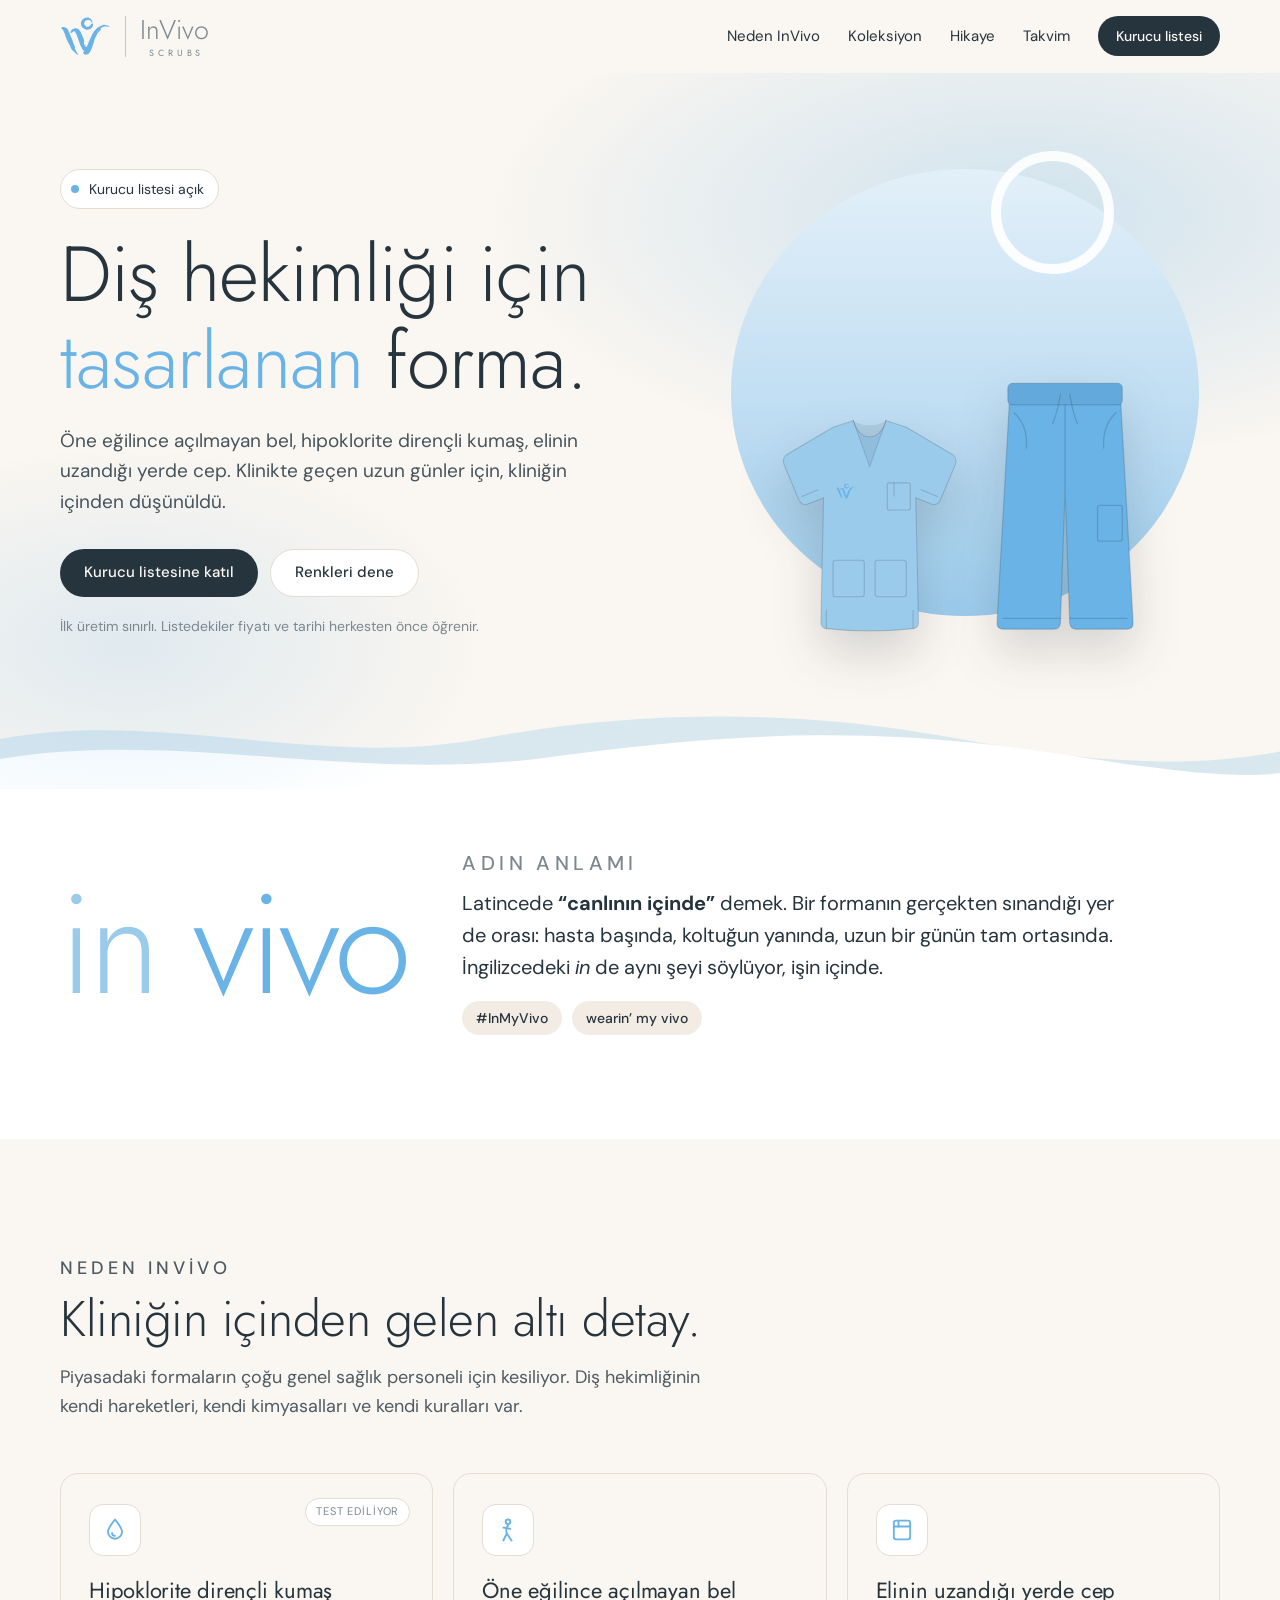
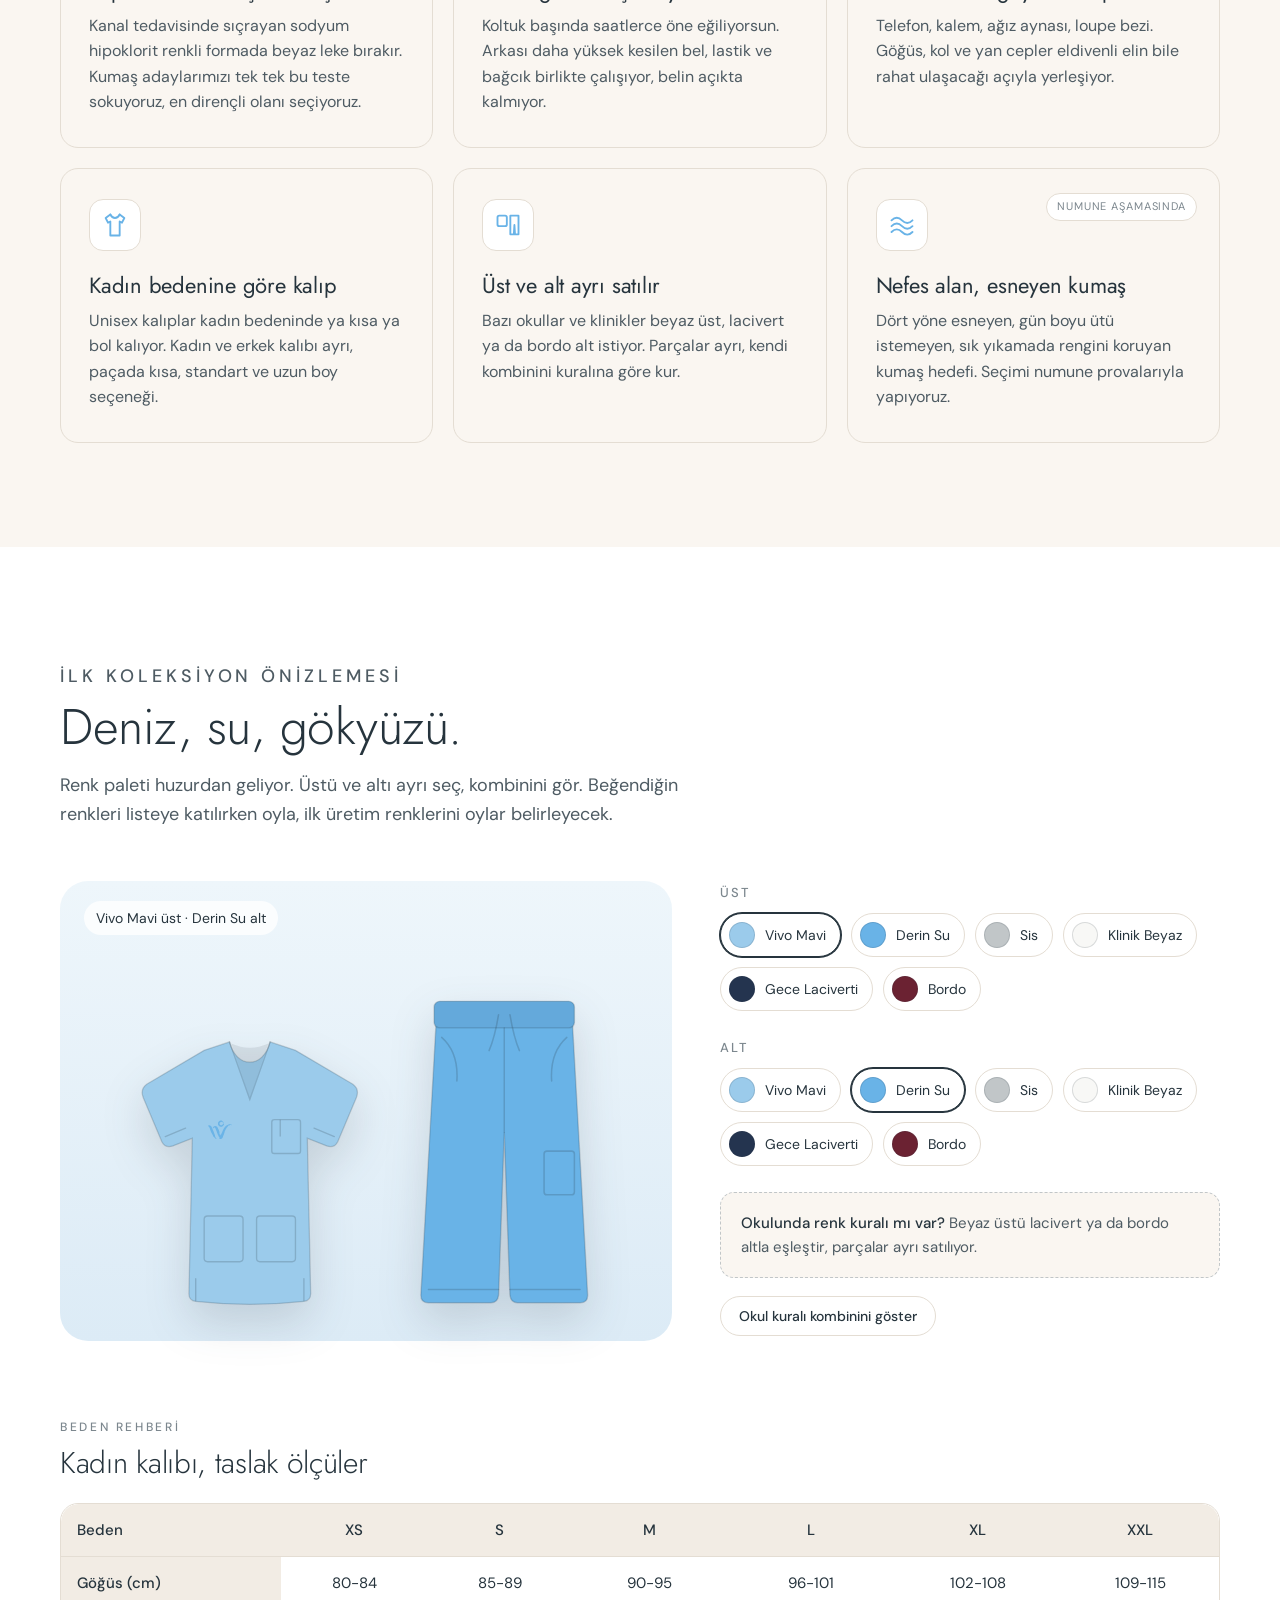
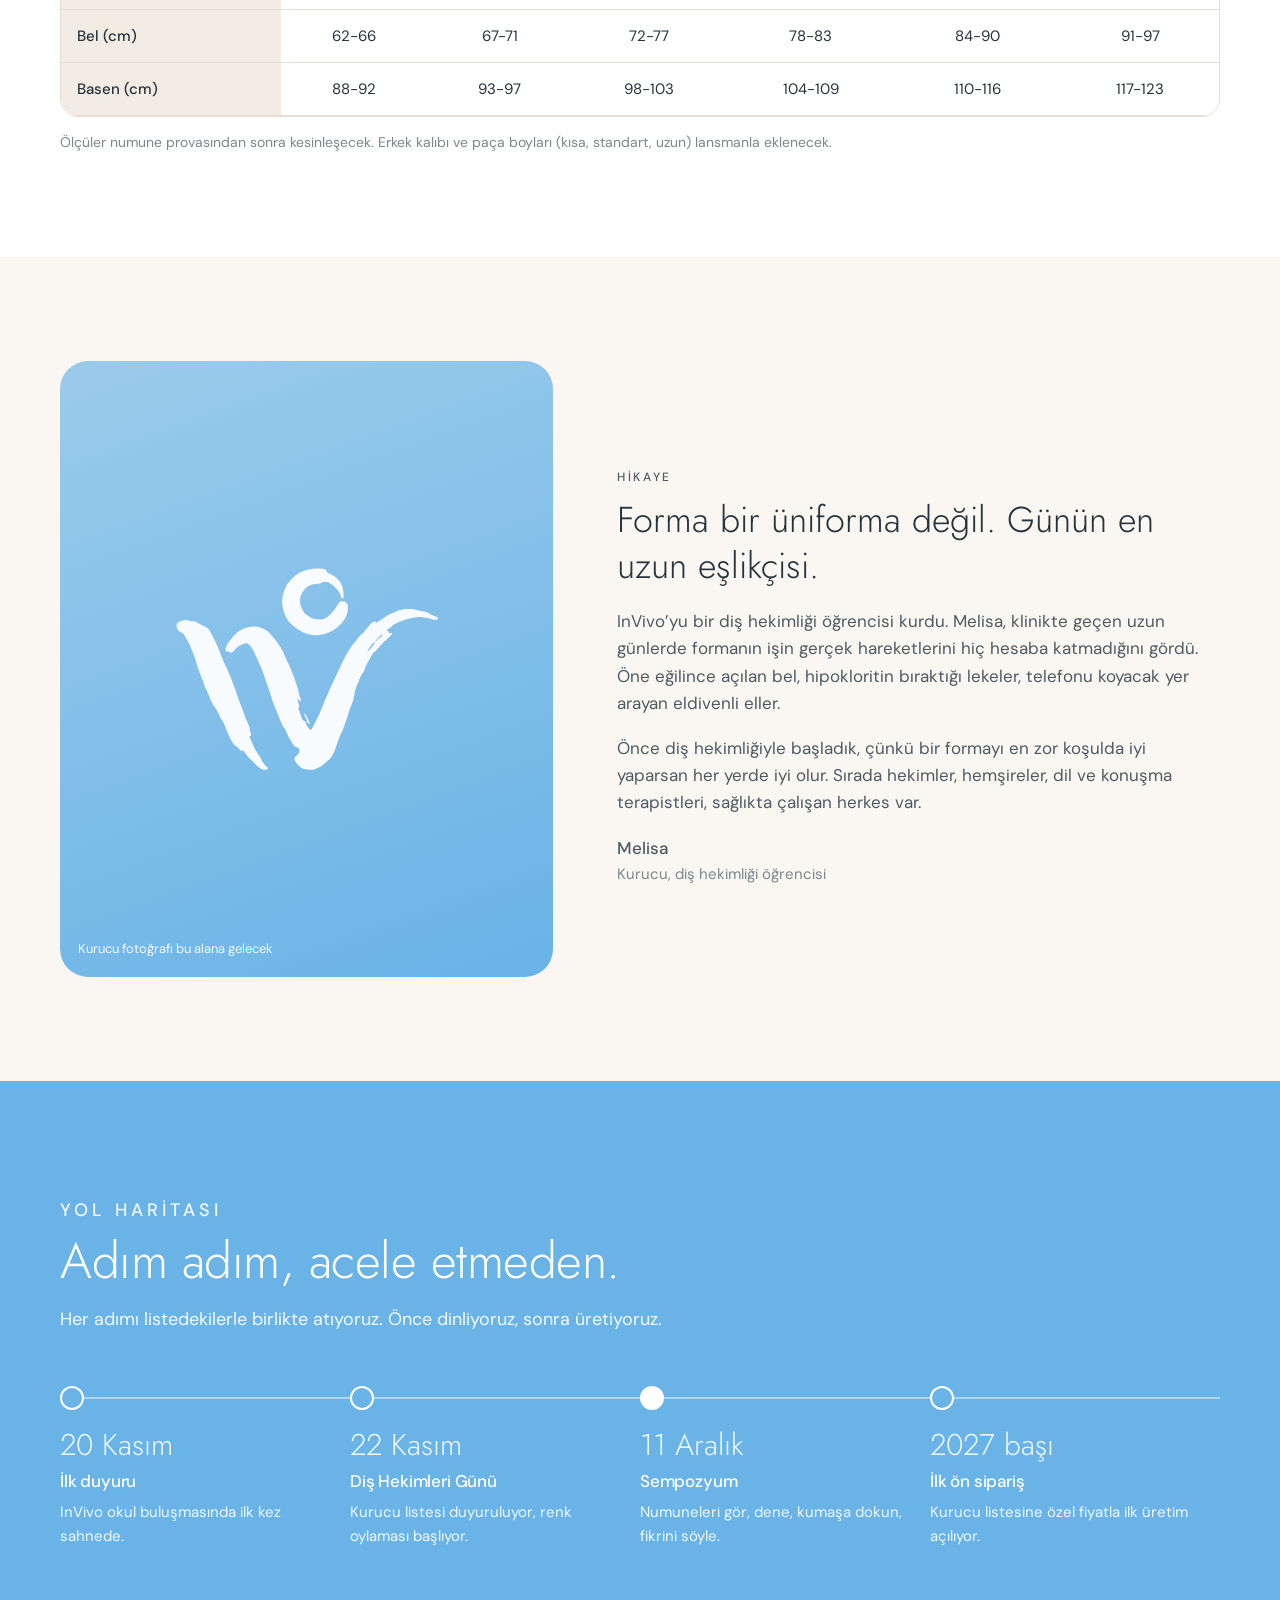
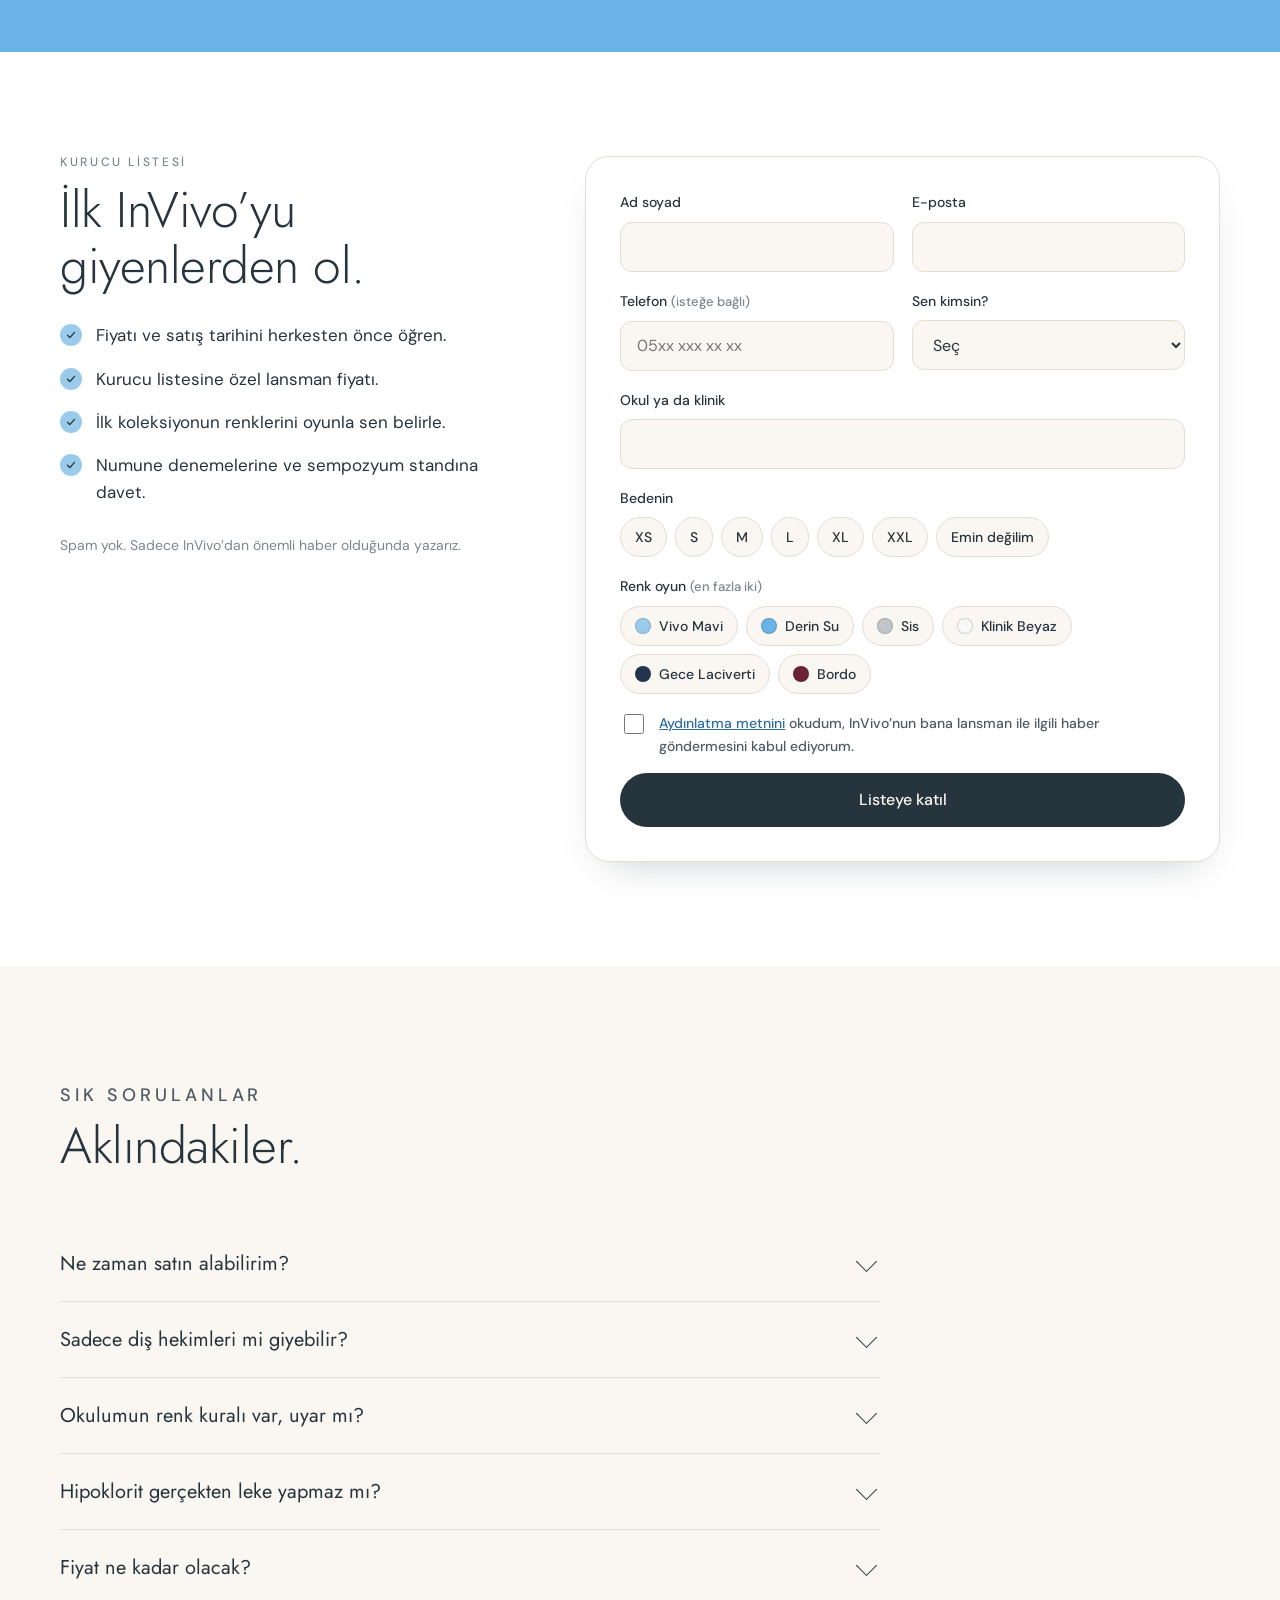
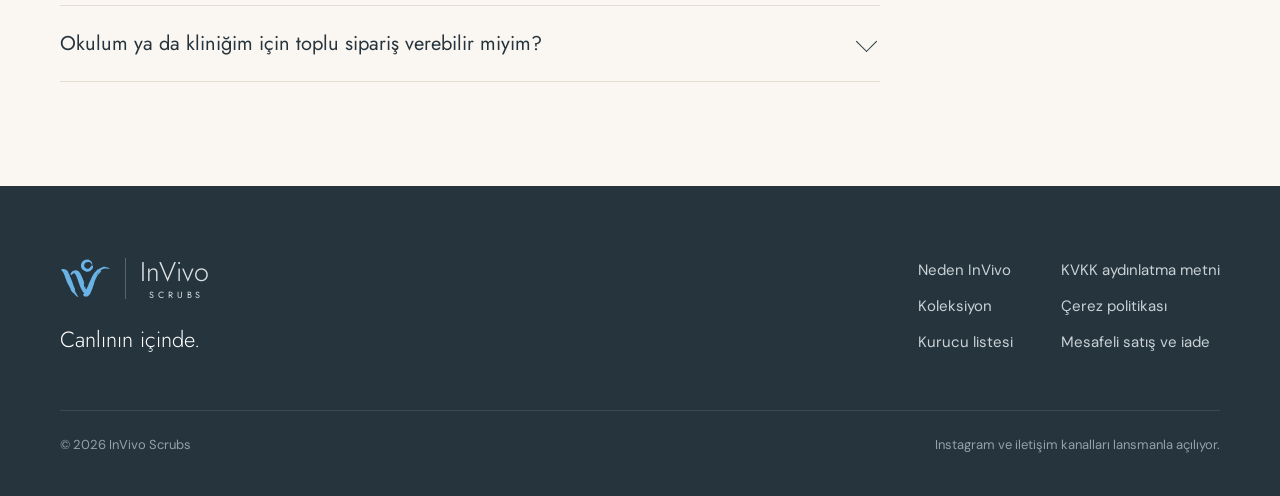
==== index.html @ fb29c37a "InVivo Scrubs demo site: kurucu listesi, renk stüdyosu, sunum QR ekranı Co-Authored-By: Claude Opus " ====
<!doctype html>
<html lang="tr">
<head>
<meta charset="utf-8">
<meta name="viewport" content="width=device-width, initial-scale=1, viewport-fit=cover">
<title>InVivo Scrubs | Diş hekimliği için tasarlanan forma</title>
<meta name="description" content="InVivo Scrubs, diş hekimliğinin gerçek hareketleri için tasarlanan medikal forma. Kurucu listesine katıl, ilk haber senin olsun.">
<!-- Demo yayında: lansmana kadar arama motorlarına kapalı -->
<meta name="robots" content="noindex, nofollow">
<meta name="theme-color" content="#FAF6F1">
<meta property="og:type" content="website">
<meta property="og:title" content="InVivo Scrubs | Canlının içinde">
<meta property="og:description" content="Diş hekimliği için tasarlanan forma. Kurucu listesi açık.">
<meta property="og:image" content="https://selimkaratas-eng.github.io/invivo-scrubs/assets/og.png">
<meta property="og:image:width" content="1200">
<meta property="og:image:height" content="630">
<meta name="twitter:card" content="summary_large_image">
<link rel="icon" href="favicon.svg" type="image/svg+xml">
<link rel="apple-touch-icon" href="assets/apple-touch-icon.png">
<link rel="preconnect" href="https://fonts.googleapis.com">
<link rel="preconnect" href="https://fonts.gstatic.com" crossorigin>
<link href="https://fonts.googleapis.com/css2?family=DM+Sans:opsz,wght@9..40,400;9..40,500&family=Jost:wght@300;400;500&display=swap" rel="stylesheet">
<link rel="stylesheet" href="assets/style.css">
</head>
<body>

<header class="ust" id="ust">
  <div class="kap">
    <a class="logo" href="#" aria-label="InVivo Scrubs ana sayfa">
      <img src="assets/invivo-isaret.svg" alt="" width="51" height="40">
      <span class="ayrac" aria-hidden="true"></span>
      <span class="yazi"><span class="ad">InVivo</span><span class="alt">SCRUBS</span></span>
    </a>
    <button class="menu-dugme" aria-expanded="false" aria-controls="menu" aria-label="Menüyü aç"><span></span></button>
    <nav class="menu" id="menu" aria-label="Ana menü">
      <a href="#detaylar">Neden InVivo</a>
      <a href="#koleksiyon">Koleksiyon</a>
      <a href="#hikaye">Hikaye</a>
      <a href="#takvim">Takvim</a>
      <a class="dugme kucuk" href="#liste">Kurucu listesi</a>
    </nav>
  </div>
</header>

<main>

  <!-- HERO -->
  <section class="hero">
    <div class="kap">
      <div>
        <div class="sayac"><span class="nokta" aria-hidden="true"></span><span id="sayac-metni">Kurucu listesi açık</span></div>
        <h1>Diş hekimliği için <em>tasarlanan</em> forma.</h1>
        <p class="giris">Öne eğilince açılmayan bel, hipoklorite dirençli kumaş, elinin uzandığı yerde cep. Klinikte geçen uzun günler için, kliniğin içinden düşünüldü.</p>
        <div class="eylem">
          <a class="dugme" href="#liste">Kurucu listesine katıl</a>
          <a class="dugme acik" href="#koleksiyon">Renkleri dene</a>
        </div>
        <p class="not">İlk üretim sınırlı. Listedekiler fiyatı ve tarihi herkesten önce öğrenir.</p>
      </div>
      <div class="hero-gorsel" aria-hidden="true">
        <div class="daire"></div>
        <div class="kiyafet" id="hero-kiyafet"></div>
      </div>
    </div>
    <svg class="dalga" viewBox="0 0 1440 90" preserveAspectRatio="none" aria-hidden="true">
      <path fill="#9BCBEB" fill-opacity=".35" d="M0 40 C 180 10 360 70 540 40 S 900 10 1080 40 S 1380 70 1500 40 V90 H0Z"/>
      <path fill="#FFFFFF" d="M0 60 C 200 30 400 85 620 58 S 1000 28 1200 56 S 1440 80 1500 60 V90 H0Z"/>
    </svg>
  </section>

  <!-- ANLAM -->
  <section class="bolum beyaz" style="padding-top:64px">
    <div class="kap anlam belir">
      <div class="latince" aria-hidden="true">in <span>vivo</span></div>
      <div>
        <p class="ust-etiket">Adın anlamı</p>
        <p style="margin-top:14px">Latincede <b>“canlının içinde”</b> demek. Bir formanın gerçekten sınandığı yer de orası: hasta başında, koltuğun yanında, uzun bir günün tam ortasında. İngilizcedeki <i>in</i> de aynı şeyi söylüyor, işin içinde.</p>
        <div class="etiket"><b>#InMyVivo</b><b>wearin’ my vivo</b></div>
      </div>
    </div>
  </section>

  <!-- DETAYLAR -->
  <section class="bolum" id="detaylar">
    <div class="kap">
      <div class="bolum-bas belir">
        <p class="ust-etiket">Neden InVivo</p>
        <h2>Kliniğin içinden gelen altı detay.</h2>
        <p>Piyasadaki formaların çoğu genel sağlık personeli için kesiliyor. Diş hekimliğinin kendi hareketleri, kendi kimyasalları ve kendi kuralları var.</p>
      </div>
      <div class="detaylar">
        <article class="kart belir">
          <span class="rozet">Test ediliyor</span>
          <div class="ikon"><svg viewBox="0 0 24 24"><path d="M12 3c3 4 6 7.2 6 10.5A6 6 0 0 1 6 13.5C6 10.2 9 7 12 3z"/><path d="M9.5 14.5a2.5 2.5 0 0 0 2.5 2.5"/></svg></div>
          <h3>Hipoklorite dirençli kumaş</h3>
          <p>Kanal tedavisinde sıçrayan sodyum hipoklorit renkli formada beyaz leke bırakır. Kumaş adaylarımızı tek tek bu teste sokuyoruz, en dirençli olanı seçiyoruz.</p>
        </article>
        <article class="kart belir">
          <div class="ikon"><svg viewBox="0 0 24 24"><circle cx="12" cy="5" r="2"/><path d="M12 8c-1.5 2-2 4-1 7l-3 6"/><path d="M11 15l4 6"/><path d="M8 10l6 1"/></svg></div>
          <h3>Öne eğilince açılmayan bel</h3>
          <p>Koltuk başında saatlerce öne eğiliyorsun. Arkası daha yüksek kesilen bel, lastik ve bağcık birlikte çalışıyor, belin açıkta kalmıyor.</p>
        </article>
        <article class="kart belir">
          <div class="ikon"><svg viewBox="0 0 24 24"><rect x="5" y="4" width="14" height="16" rx="2"/><path d="M5 9h14"/><path d="M9 4v5"/></svg></div>
          <h3>Elinin uzandığı yerde cep</h3>
          <p>Telefon, kalem, ağız aynası, loupe bezi. Göğüs, kol ve yan cepler eldivenli elin bile rahat ulaşacağı açıyla yerleşiyor.</p>
        </article>
        <article class="kart belir">
          <div class="ikon"><svg viewBox="0 0 24 24"><path d="M8 3l-4 3 2 4 2-1v12h8V9l2 1 2-4-4-3"/><path d="M8 3c1 2 2.5 3 4 3s3-1 4-3"/></svg></div>
          <h3>Kadın bedenine göre kalıp</h3>
          <p>Unisex kalıplar kadın bedeninde ya kısa ya bol kalıyor. Kadın ve erkek kalıbı ayrı, paçada kısa, standart ve uzun boy seçeneği.</p>
        </article>
        <article class="kart belir">
          <div class="ikon"><svg viewBox="0 0 24 24"><rect x="3" y="4" width="8" height="9" rx="1.5"/><path d="M14 4h7v16h-3l-.5-8-.5 8h-3z"/></svg></div>
          <h3>Üst ve alt ayrı satılır</h3>
          <p>Bazı okullar ve klinikler beyaz üst, lacivert ya da bordo alt istiyor. Parçalar ayrı, kendi kombinini kuralına göre kur.</p>
        </article>
        <article class="kart belir">
          <span class="rozet">Numune aşamasında</span>
          <div class="ikon"><svg viewBox="0 0 24 24"><path d="M3 8c3-3 6-3 9 0s6 3 9 0"/><path d="M3 13c3-3 6-3 9 0s6 3 9 0"/><path d="M3 18c3-3 6-3 9 0s6 3 9 0"/></svg></div>
          <h3>Nefes alan, esneyen kumaş</h3>
          <p>Dört yöne esneyen, gün boyu ütü istemeyen, sık yıkamada rengini koruyan kumaş hedefi. Seçimi numune provalarıyla yapıyoruz.</p>
        </article>
      </div>
    </div>
  </section>

  <!-- KOLEKSİYON -->
  <section class="bolum beyaz" id="koleksiyon">
    <div class="kap">
      <div class="bolum-bas belir">
        <p class="ust-etiket">İlk koleksiyon önizlemesi</p>
        <h2>Deniz, su, gökyüzü.</h2>
        <p>Renk paleti huzurdan geliyor. Üstü ve altı ayrı seç, kombinini gör. Beğendiğin renkleri listeye katılırken oyla, ilk üretim renklerini oylar belirleyecek.</p>
      </div>
      <div class="studyo">
        <div class="sahne belir" id="sahne">
          <span class="kombin-adi" id="kombin-adi"></span>
        </div>
        <div class="belir">
          <div class="secici">
            <h3>Üst</h3>
            <div class="renkler" id="ust-renkler" role="group" aria-label="Üst renk"></div>
          </div>
          <div class="secici">
            <h3>Alt</h3>
            <div class="renkler" id="alt-renkler" role="group" aria-label="Alt renk"></div>
          </div>
          <div class="kural-notu" id="kural-notu"></div>
          <p style="margin-top:18px"><button class="dugme acik kucuk" id="kural-kombini" type="button">Okul kuralı kombinini göster</button></p>
        </div>
      </div>

      <div class="belir" style="margin-top:80px">
        <p class="ust-etiket">Beden rehberi</p>
        <h3 style="font:300 30px/1.2 var(--baslik);margin:12px 0 22px">Kadın kalıbı, taslak ölçüler</h3>
        <div class="tablo-sar">
          <table class="beden-tablo">
            <thead><tr><th scope="col">Beden</th><th scope="col">XS</th><th scope="col">S</th><th scope="col">M</th><th scope="col">L</th><th scope="col">XL</th><th scope="col">XXL</th></tr></thead>
            <tbody>
              <tr><th scope="row">Göğüs (cm)</th><td>80-84</td><td>85-89</td><td>90-95</td><td>96-101</td><td>102-108</td><td>109-115</td></tr>
              <tr><th scope="row">Bel (cm)</th><td>62-66</td><td>67-71</td><td>72-77</td><td>78-83</td><td>84-90</td><td>91-97</td></tr>
              <tr><th scope="row">Basen (cm)</th><td>88-92</td><td>93-97</td><td>98-103</td><td>104-109</td><td>110-116</td><td>117-123</td></tr>
            </tbody>
          </table>
        </div>
        <p class="dipnot">Ölçüler numune provasından sonra kesinleşecek. Erkek kalıbı ve paça boyları (kısa, standart, uzun) lansmanla eklenecek.</p>
      </div>
    </div>
  </section>

  <!-- HİKAYE -->
  <section class="bolum" id="hikaye">
    <div class="kap hikaye">
      <div class="cerceve belir">
        <img src="assets/invivo-isaret-beyaz.svg" alt="">
        <span class="yer">Kurucu fotoğrafı bu alana gelecek</span>
      </div>
      <div class="metin belir">
        <p class="ust-etiket">Hikaye</p>
        <blockquote style="margin-top:14px">Forma bir üniforma değil. Günün en uzun eşlikçisi.</blockquote>
        <p>InVivo’yu bir diş hekimliği öğrencisi kurdu. Melisa, klinikte geçen uzun günlerde formanın işin gerçek hareketlerini hiç hesaba katmadığını gördü. Öne eğilince açılan bel, hipokloritin bıraktığı lekeler, telefonu koyacak yer arayan eldivenli eller.</p>
        <p>Önce diş hekimliğiyle başladık, çünkü bir formayı en zor koşulda iyi yaparsan her yerde iyi olur. Sırada hekimler, hemşireler, dil ve konuşma terapistleri, sağlıkta çalışan herkes var.</p>
        <p class="imza">Melisa<span>Kurucu, diş hekimliği öğrencisi</span></p>
      </div>
    </div>
  </section>

  <!-- TAKVİM -->
  <section class="bolum mavi" id="takvim">
    <div class="kap">
      <div class="bolum-bas belir">
        <p class="ust-etiket">Yol haritası</p>
        <h2>Adım adım, acele etmeden.</h2>
        <p>Her adımı listedekilerle birlikte atıyoruz. Önce dinliyoruz, sonra üretiyoruz.</p>
      </div>
      <div class="takvim belir" id="takvim-adimlar">
        <div class="adim" data-tarih="2026-11-20">
          <div class="isaret"></div>
          <p class="tarih">20 Kasım</p>
          <h3>İlk duyuru</h3>
          <p>InVivo okul buluşmasında ilk kez sahnede.</p>
        </div>
        <div class="adim" data-tarih="2026-11-22">
          <div class="isaret"></div>
          <p class="tarih">22 Kasım</p>
          <h3>Diş Hekimleri Günü</h3>
          <p>Kurucu listesi duyuruluyor, renk oylaması başlıyor.</p>
        </div>
        <div class="adim" data-tarih="2026-12-11">
          <div class="isaret"></div>
          <p class="tarih">11 Aralık</p>
          <h3>Sempozyum</h3>
          <p>Numuneleri gör, dene, kumaşa dokun, fikrini söyle.</p>
        </div>
        <div class="adim" data-tarih="2027-01-15">
          <div class="isaret"></div>
          <p class="tarih">2027 başı</p>
          <h3>İlk ön sipariş</h3>
          <p>Kurucu listesine özel fiyatla ilk üretim açılıyor.</p>
        </div>
      </div>
    </div>
  </section>

  <!-- KURUCU LİSTESİ -->
  <section class="bolum beyaz" id="liste">
    <div class="kap liste">
      <div class="belir">
        <p class="ust-etiket">Kurucu listesi</p>
        <h2 style="font-size:clamp(32px,4.2vw,50px);font-weight:300;margin-top:14px">İlk InVivo’yu giyenlerden ol.</h2>
        <ul class="avantaj">
          <li>Fiyatı ve satış tarihini herkesten önce öğren.</li>
          <li>Kurucu listesine özel lansman fiyatı.</li>
          <li>İlk koleksiyonun renklerini oyunla sen belirle.</li>
          <li>Numune denemelerine ve sempozyum standına davet.</li>
        </ul>
        <p class="dipnot" style="margin-top:28px">Spam yok. Sadece InVivo’dan önemli haber olduğunda yazarız.</p>
      </div>

      <div class="form belir">
        <form id="liste-formu" novalidate>
          <div class="alanlar">
            <div class="alan">
              <label for="ad">Ad soyad</label>
              <input id="ad" name="ad" type="text" autocomplete="name" required>
            </div>
            <div class="alan">
              <label for="eposta">E-posta</label>
              <input id="eposta" name="eposta" type="email" autocomplete="email" inputmode="email" required>
            </div>
            <div class="alan">
              <label for="telefon">Telefon <small>(isteğe bağlı)</small></label>
              <input id="telefon" name="telefon" type="tel" autocomplete="tel" inputmode="tel" placeholder="05xx xxx xx xx">
            </div>
            <div class="alan">
              <label for="rol">Sen kimsin?</label>
              <select id="rol" name="rol" required>
                <option value="">Seç</option>
                <option>Diş hekimliği öğrencisi</option>
                <option>Diş hekimi</option>
                <option>Uzmanlık öğrencisi</option>
                <option>Hekim</option>
                <option>Hemşire ya da sağlık personeli</option>
                <option>Dil ve konuşma terapisi</option>
                <option>Diğer</option>
              </select>
            </div>
            <div class="alan tam">
              <label for="kurum">Okul ya da klinik</label>
              <input id="kurum" name="kurum" type="text" autocomplete="organization">
            </div>
            <fieldset class="alan tam">
              <legend>Bedenin</legend>
              <div class="secenekler" id="beden-secenek"></div>
            </fieldset>
            <fieldset class="alan tam">
              <legend>Renk oyun <small>(en fazla iki)</small></legend>
              <div class="secenekler" id="renk-oyu"></div>
            </fieldset>
            <div class="alan tam">
              <label class="onay"><input type="checkbox" id="kvkk" required><span><button type="button" class="metin-baglanti" data-belge="kvkk" style="background:none;border:0;padding:0;color:var(--deniz-koyu);text-decoration:underline;cursor:pointer;font:inherit">Aydınlatma metnini</button> okudum, InVivo’nun bana lansman ile ilgili haber göndermesini kabul ediyorum.</span></label>
              <p class="hata" id="hata" role="alert"></p>
            </div>
          </div>
          <button class="dugme" type="submit" id="gonder">Listeye katıl</button>
        </form>

        <div class="basari" id="basari" aria-live="polite">
          <img src="assets/invivo-isaret.svg" alt="">
          <h3 id="basari-baslik">Listedesin.</h3>
          <p>Haber ilk sana gelecek. Bir arkadaşını da getirirsen ilk koleksiyon daha hızlı büyür.</p>
          <div class="paylas">
            <a class="dugme" id="wa-paylas" target="_blank" rel="noopener">WhatsApp’ta paylaş</a>
            <button class="dugme acik" id="link-kopyala" type="button">Linki kopyala</button>
          </div>
        </div>
      </div>
    </div>
  </section>

  <!-- SSS -->
  <section class="bolum" id="sss">
    <div class="kap">
      <div class="bolum-bas belir">
        <p class="ust-etiket">Sık sorulanlar</p>
        <h2>Aklındakiler.</h2>
      </div>
      <div class="sss belir">
        <details>
          <summary>Ne zaman satın alabilirim?</summary>
          <p>İlk ön sipariş 2027 başında, önce kurucu listesine açılıyor. Listeye katılırsan tarihi ve fiyatı herkesten önce öğrenirsin.</p>
        </details>
        <details>
          <summary>Sadece diş hekimleri mi giyebilir?</summary>
          <p>Hayır. Tasarıma diş hekimliğinin ihtiyaçlarından başladık ama hekim, hemşire, terapist, sağlıkta çalışan herkes rahatlıkla giyebilir.</p>
        </details>
        <details>
          <summary>Okulumun renk kuralı var, uyar mı?</summary>
          <p>Üst ve alt ayrı satılıyor. Beyaz üst ile lacivert ya da bordo alt gibi okul ve klinik kurallarına uygun kombinler ilk koleksiyonda planlanıyor.</p>
        </details>
        <details>
          <summary>Hipoklorit gerçekten leke yapmaz mı?</summary>
          <p>Dürüst olalım, hiçbir renkli kumaş tamamen bağışık değil. Amacımız kumaş adaylarını aynı testten geçirip en dirençli olanı seçmek. Sonuçları listedekilerle paylaşacağız.</p>
        </details>
        <details>
          <summary>Fiyat ne kadar olacak?</summary>
          <p>Fiyat numune ve üretim maliyetleri netleşince açıklanacak. Kurucu listesindekiler lansmana özel fiyattan yararlanacak.</p>
        </details>
        <details>
          <summary>Okulum ya da kliniğim için toplu sipariş verebilir miyim?</summary>
          <p>Evet. Formda okulunu ya da kliniğini yaz, toplu sipariş için ayrıca dönüş yapalım. Nakışlı isim ve kurum logosu seçeneği değerlendiriliyor.</p>
        </details>
      </div>
    </div>
  </section>

</main>

<footer class="alt-bilgi">
  <div class="kap">
    <div class="ust-satir">
      <div>
        <a class="logo" href="#" aria-label="InVivo Scrubs">
          <img src="assets/invivo-isaret.svg" alt="" width="51" height="40">
          <span class="ayrac" aria-hidden="true"></span>
          <span class="yazi"><span class="ad">InVivo</span><span class="alt">SCRUBS</span></span>
        </a>
        <p class="slogan">Canlının içinde.</p>
      </div>
      <nav aria-label="Alt menü">
        <a href="#detaylar">Neden InVivo</a>
        <button class="baglanti" type="button" data-belge="kvkk">KVKK aydınlatma metni</button>
        <a href="#koleksiyon">Koleksiyon</a>
        <button class="baglanti" type="button" data-belge="cerez">Çerez politikası</button>
        <a href="#liste">Kurucu listesi</a>
        <button class="baglanti" type="button" data-belge="satis">Mesafeli satış ve iade</button>
      </nav>
    </div>
    <div class="alt-satir">
      <span>© <span id="yil">2026</span> InVivo Scrubs</span>
      <span>Instagram ve iletişim kanalları lansmanla açılıyor.</span>
    </div>
  </div>
</footer>

<dialog id="belge" aria-labelledby="belge-baslik">
  <div class="ic">
    <button class="kapat" type="button" aria-label="Kapat">×</button>
    <div id="belge-icerik"></div>
  </div>
</dialog>

<script src="assets/site.js"></script>
</body>
</html>
---- assets/style.css ----
/* InVivo Scrubs, demo site
   Renkler: Pantone 291 C, 292 C, 428 C, 430 C. Zemin krem, huzur teması. */
:root {
  --krem: #FAF6F1;
  --krem-2: #F2ECE4;
  --beyaz: #FFFFFF;
  --gok: #9BCBEB;        /* Pantone 291 C */
  --deniz: #69B3E7;      /* Pantone 292 C */
  --deniz-koyu: #2E6E9E; /* metin içi bağlantı, okunurluk için */
  --gri-428: #C1C6C8;    /* Pantone 428 C, büyük yazı */
  --gri-430: #7C878E;    /* Pantone 430 C, küçük yazı */
  --murekkep: #26343D;
  --cizgi: #E4DDD3;
  --golge: 0 18px 40px -24px rgba(38, 52, 61, .35);
  --r: 18px;
  --maks: 1160px;
  --baslik: "Jost", "Helvetica Neue", Arial, sans-serif;
  --govde: "DM Sans", "Helvetica Neue", Arial, sans-serif;
  color-scheme: light;
}

* { box-sizing: border-box; }
html { scroll-behavior: smooth; -webkit-text-size-adjust: 100%; }
body {
  margin: 0;
  background: var(--krem);
  color: var(--murekkep);
  font: 400 17px/1.6 var(--govde);
  overflow-x: hidden;
}
img, svg { display: block; max-width: 100%; }
a { color: var(--deniz-koyu); }
h1, h2, h3 { font-family: var(--baslik); font-weight: 400; line-height: 1.12; margin: 0; letter-spacing: -.01em; }
p { margin: 0; }
.kap { width: min(var(--maks), 100% - 32px); margin-inline: auto; }
.ust-etiket {
  font: 500 12px/1 var(--govde);
  letter-spacing: .22em;
  text-transform: uppercase;
  color: var(--gri-430);
}
.gorunmez { position: absolute; width: 1px; height: 1px; overflow: hidden; clip: rect(0 0 0 0); white-space: nowrap; }

/* Logo kilidi: işaret | InVivo / SCRUBS */
.logo { display: inline-flex; align-items: center; gap: 14px; text-decoration: none; color: inherit; }
.logo img { height: 40px; width: auto; }
.logo .ayrac { width: 1px; align-self: stretch; background: var(--gri-428); }
.logo .yazi { display: flex; flex-direction: column; align-items: center; line-height: 1; }
.logo .ad { font: 300 27px/1 var(--baslik); color: var(--gri-430); letter-spacing: .01em; }
.logo .alt { font: 400 9px/1 var(--baslik); letter-spacing: .42em; color: var(--gri-430); margin-top: 5px; padding-left: .42em; }
.logo.buyuk img { height: 120px; }
.logo.buyuk { gap: 30px; }
.logo.buyuk .ad { font-size: 82px; color: var(--gri-428); }
.logo.buyuk .alt { font-size: 20px; color: var(--gri-428); margin-top: 12px; }

/* Üst menü */
.ust {
  position: sticky; top: 0; z-index: 20;
  background: rgba(250, 246, 241, .86);
  backdrop-filter: saturate(140%) blur(12px);
  -webkit-backdrop-filter: saturate(140%) blur(12px);
  border-bottom: 1px solid transparent;
  transition: border-color .3s;
}
.ust.kaydi { border-bottom-color: var(--cizgi); }
.ust .kap { display: flex; align-items: center; justify-content: space-between; height: 72px; gap: 16px; }
.menu { display: flex; align-items: center; gap: 28px; }
.menu a { color: var(--murekkep); text-decoration: none; font-size: 15px; }
.menu a:hover { color: var(--deniz-koyu); }
.menu a.dugme, .menu a.dugme:hover { color: var(--krem); }
.dugme {
  display: inline-flex; align-items: center; justify-content: center; gap: 8px;
  min-height: 48px; padding: 0 24px;
  border: 0; border-radius: 999px;
  background: var(--murekkep); color: var(--krem);
  font: 500 15px/1 var(--govde); text-decoration: none;
  cursor: pointer; transition: transform .2s, background .2s, box-shadow .2s;
}
.dugme:hover { background: #1A252C; transform: translateY(-1px); box-shadow: var(--golge); }
.dugme.acik { background: var(--beyaz); color: var(--murekkep); border: 1px solid var(--cizgi); }
.dugme.acik:hover { background: var(--krem-2); }
.dugme.kucuk { min-height: 40px; padding: 0 18px; font-size: 14px; }
.menu-dugme { display: none; }

/* Hero */
.hero { position: relative; overflow: hidden; padding: 64px 0 0; }
.hero::before {
  content: ""; position: absolute; inset: 0;
  background:
    radial-gradient(60% 50% at 80% 20%, rgba(155, 203, 235, .45), transparent 70%),
    radial-gradient(40% 40% at 10% 80%, rgba(105, 179, 231, .18), transparent 70%);
  pointer-events: none;
}
.hero .kap { position: relative; display: grid; grid-template-columns: 1.05fr .95fr; gap: 40px; align-items: center; }
.sayac {
  display: inline-flex; align-items: center; gap: 10px;
  padding: 8px 14px 8px 10px; border-radius: 999px;
  background: var(--beyaz); border: 1px solid var(--cizgi);
  font-size: 14px; color: var(--murekkep);
}
.sayac .nokta { width: 8px; height: 8px; border-radius: 50%; background: var(--deniz); box-shadow: 0 0 0 0 rgba(105, 179, 231, .6); animation: nabiz 2.4s infinite; }
@keyframes nabiz { 0% { box-shadow: 0 0 0 0 rgba(105, 179, 231, .6); } 70% { box-shadow: 0 0 0 10px rgba(105, 179, 231, 0); } 100% { box-shadow: 0 0 0 0 rgba(105, 179, 231, 0); } }
.hero h1 { font-size: clamp(42px, 6.2vw, 78px); font-weight: 300; margin: 22px 0 20px; }
.hero h1 em { font-style: normal; color: var(--deniz); }
.hero .giris { font-size: 19px; color: #46545D; max-width: 30em; }
.hero .eylem { display: flex; flex-wrap: wrap; gap: 12px; margin-top: 32px; }
.hero .not { margin-top: 18px; font-size: 14px; color: var(--gri-430); }
.hero-gorsel { position: relative; aspect-ratio: 1 / 1; }
.hero-gorsel .daire {
  position: absolute; inset: 6% 4% 10% 8%;
  border-radius: 50%;
  background: linear-gradient(180deg, #E3F0F9 0%, #BFDDF2 55%, #9BCBEB 100%);
}
.hero-gorsel .daire::after {
  content: ""; position: absolute; width: 22%; aspect-ratio: 1; top: -4%; right: 18%;
  border-radius: 50%; border: 10px solid var(--beyaz); opacity: .9;
}
.hero-gorsel .kiyafet { position: absolute; inset: 14% 10% 6% 12%; display: flex; align-items: flex-end; justify-content: center; gap: 2%; }
.hero-gorsel .kiyafet svg { filter: drop-shadow(0 22px 24px rgba(38, 52, 61, .18)); }
.hero-gorsel .ust-parca { width: 49%; animation: suzul 7s ease-in-out infinite; }
.hero-gorsel .alt-parca { width: 41%; animation: suzul 7s ease-in-out -3.5s infinite; }
@keyframes suzul { 0%, 100% { transform: translateY(0); } 50% { transform: translateY(-10px); } }
.dalga { display: block; width: 100%; height: 90px; margin-top: 30px; }
.dalga path { animation: dalgala 12s ease-in-out infinite alternate; }
.dalga path:nth-child(2) { animation-duration: 16s; animation-direction: alternate-reverse; }
@keyframes dalgala { from { transform: translateX(0); } to { transform: translateX(-60px); } }

/* Bölümler */
.bolum { padding: 104px 0; }
.bolum.beyaz { background: var(--beyaz); }
.bolum.mavi { background: var(--deniz); color: var(--beyaz); }
.bolum-bas { max-width: 680px; margin-bottom: 52px; }
.bolum-bas h2 { font-size: clamp(32px, 4.2vw, 50px); font-weight: 300; margin-top: 14px; }
.bolum-bas p { margin-top: 16px; color: #4E5B63; font-size: 18px; }

/* Anlam şeridi */
.anlam { display: grid; grid-template-columns: auto 1fr; gap: 56px; align-items: center; }
.anlam .latince { font: 300 clamp(64px, 11vw, 150px)/0.9 var(--baslik); color: var(--gok); letter-spacing: -.03em; }
.anlam .latince span { color: var(--deniz); }
.anlam p { font-size: 20px; max-width: 34em; }
.anlam .etiket { margin-top: 18px; display: flex; gap: 10px; flex-wrap: wrap; }
.anlam .etiket b { font-weight: 500; padding: 6px 14px; border-radius: 999px; background: var(--krem-2); font-size: 14px; }

/* Detay kartları */
.detaylar { display: grid; grid-template-columns: repeat(3, 1fr); gap: 20px; }
.kart {
  position: relative;
  background: var(--krem); border: 1px solid var(--cizgi); border-radius: var(--r);
  padding: 30px 28px 32px;
  transition: transform .25s, box-shadow .25s;
}
.kart:hover { transform: translateY(-3px); box-shadow: var(--golge); }
.kart .ikon { width: 52px; height: 52px; border-radius: 14px; background: var(--beyaz); border: 1px solid var(--cizgi); display: grid; place-items: center; margin-bottom: 22px; }
.kart .ikon svg { width: 28px; height: 28px; stroke: var(--deniz); fill: none; stroke-width: 1.6; stroke-linecap: round; stroke-linejoin: round; }
.kart h3 { font-size: 22px; font-weight: 400; margin-bottom: 10px; }
.kart p { color: #4E5B63; font-size: 16px; }
.rozet { position: absolute; top: 24px; right: 22px; font-size: 11px; letter-spacing: .08em; text-transform: uppercase; color: var(--gri-430); background: var(--beyaz); border: 1px solid var(--cizgi); border-radius: 999px; padding: 4px 10px; }

/* Koleksiyon / renk stüdyosu */
.studyo { display: grid; grid-template-columns: 1.1fr .9fr; gap: 48px; align-items: center; }
.sahne {
  position: relative; border-radius: 28px; padding: 40px 24px 28px;
  background: linear-gradient(180deg, #EEF6FB 0%, #DCEBF6 100%);
  display: flex; align-items: flex-end; justify-content: center; gap: 4%;
  min-height: 460px;
}
.sahne svg { filter: drop-shadow(0 18px 22px rgba(38, 52, 61, .16)); transition: transform .4s; }
.sahne .ust-parca { width: 45%; }
.sahne .alt-parca { width: 37%; }
.sahne .kombin-adi { position: absolute; left: 24px; top: 20px; font-size: 14px; color: var(--murekkep); background: rgba(255, 255, 255, .8); padding: 6px 12px; border-radius: 999px; }
.secici + .secici { margin-top: 30px; }
.secici h3 { font: 500 13px/1 var(--govde); letter-spacing: .18em; text-transform: uppercase; color: var(--gri-430); margin-bottom: 14px; }
.renkler { display: flex; flex-wrap: wrap; gap: 10px; }
.renk {
  display: inline-flex; align-items: center; gap: 10px;
  padding: 8px 14px 8px 8px; min-height: 44px;
  border-radius: 999px; border: 1px solid var(--cizgi); background: var(--beyaz);
  font: 400 14px/1 var(--govde); color: var(--murekkep); cursor: pointer;
  transition: border-color .2s, box-shadow .2s;
}
.renk i { width: 26px; height: 26px; border-radius: 50%; border: 1px solid rgba(38, 52, 61, .15); }
.renk[aria-pressed="true"] { border-color: var(--murekkep); box-shadow: 0 0 0 1px var(--murekkep); }
.kural-notu { margin-top: 26px; padding: 18px 20px; border-radius: 14px; background: var(--krem); border: 1px dashed var(--gri-428); font-size: 15px; color: #4E5B63; }
.kural-notu b { color: var(--murekkep); font-weight: 500; }

/* Beden */
.beden-tablo { width: 100%; border-collapse: collapse; font-size: 15px; background: var(--beyaz); border-radius: var(--r); overflow: hidden; }
.beden-tablo th, .beden-tablo td { padding: 14px 16px; text-align: center; border-bottom: 1px solid var(--cizgi); }
.beden-tablo th { font-weight: 500; background: var(--krem-2); }
.beden-tablo td:first-child, .beden-tablo th:first-child { text-align: left; }
.tablo-sar { overflow-x: auto; border-radius: var(--r); border: 1px solid var(--cizgi); }
.dipnot { margin-top: 14px; font-size: 14px; color: var(--gri-430); }

/* Hikaye */
.hikaye { display: grid; grid-template-columns: .9fr 1.1fr; gap: 64px; align-items: center; }
.hikaye .cerceve {
  aspect-ratio: 4 / 5; border-radius: 28px; overflow: hidden; position: relative;
  background: linear-gradient(160deg, #9BCBEB 0%, #69B3E7 100%);
  display: grid; place-items: center;
}
.hikaye .cerceve img { width: 56%; opacity: .95; }
.hikaye .cerceve .yer { position: absolute; bottom: 18px; left: 18px; right: 18px; color: var(--beyaz); font-size: 13px; opacity: .9; }
.hikaye blockquote { margin: 0; font: 300 clamp(26px, 3vw, 36px)/1.3 var(--baslik); }
.hikaye .metin p { margin-top: 18px; color: #4E5B63; }
.hikaye .imza { margin-top: 26px; font-weight: 500; }
.hikaye .imza span { display: block; font-weight: 400; color: var(--gri-430); font-size: 15px; }

/* Takvim */
.takvim { display: grid; grid-template-columns: repeat(4, 1fr); gap: 0; position: relative; }
.takvim::before { content: ""; position: absolute; left: 0; right: 0; top: 11px; height: 2px; background: rgba(255, 255, 255, .45); }
.adim { position: relative; padding-right: 22px; }
.adim .isaret { width: 24px; height: 24px; border-radius: 50%; background: var(--deniz); border: 2px solid var(--beyaz); position: relative; z-index: 1; }
.adim.simdi .isaret { background: var(--beyaz); }
.adim .tarih { margin-top: 20px; font: 300 30px/1 var(--baslik); }
.adim h3 { font: 500 17px/1.3 var(--govde); margin-top: 10px; }
.adim p { margin-top: 8px; font-size: 15px; opacity: .9; }
.bolum.mavi .ust-etiket { color: rgba(255, 255, 255, .85); }
.bolum.mavi .bolum-bas p { color: rgba(255, 255, 255, .92); }

/* Form */
.liste { display: grid; grid-template-columns: .85fr 1.15fr; gap: 56px; align-items: start; }
.liste .avantaj { list-style: none; padding: 0; margin: 28px 0 0; display: grid; gap: 16px; }
.liste .avantaj li { display: flex; gap: 14px; align-items: flex-start; }
.liste .avantaj li::before { content: ""; flex: none; width: 22px; height: 22px; margin-top: 2px; border-radius: 50%; background: var(--gok) url("data:image/svg+xml,%3Csvg xmlns='http://www.w3.org/2000/svg' viewBox='0 0 24 24' fill='none' stroke='%2326343D' stroke-width='2.4' stroke-linecap='round' stroke-linejoin='round'%3E%3Cpath d='M6 12.5l4 4 8-9'/%3E%3C/svg%3E") center / 14px no-repeat; }
.form {
  background: var(--beyaz); border: 1px solid var(--cizgi); border-radius: 24px;
  padding: 34px; box-shadow: var(--golge);
}
.alanlar { display: grid; grid-template-columns: 1fr 1fr; gap: 18px; }
.alan { display: flex; flex-direction: column; gap: 8px; }
.alan.tam { grid-column: 1 / -1; }
.alan label, .alan legend { font-size: 14px; font-weight: 500; }
.alan legend { padding: 0; margin-bottom: 8px; }
.alan small { color: var(--gri-430); font-size: 13px; }
fieldset.alan { border: 0; padding: 0; margin: 0; min-width: 0; }
input[type=text], input[type=email], input[type=tel], select {
  width: 100%; min-height: 50px; padding: 0 16px;
  border: 1px solid var(--cizgi); border-radius: 12px; background: var(--krem);
  font: 400 16px/1 var(--govde); color: var(--murekkep);
  transition: border-color .2s, box-shadow .2s;
}
input:focus, select:focus { outline: none; border-color: var(--deniz); box-shadow: 0 0 0 3px rgba(105, 179, 231, .25); }
input[aria-invalid="true"] { border-color: #B4473F; }
.secenekler { display: flex; flex-wrap: wrap; gap: 8px; }
.secenekler label { position: relative; cursor: pointer; }
.secenekler input { position: absolute; opacity: 0; inset: 0; cursor: pointer; }
.secenekler span {
  display: inline-flex; align-items: center; gap: 8px; min-height: 40px; padding: 0 14px;
  border: 1px solid var(--cizgi); border-radius: 999px; background: var(--krem);
  font-size: 14px; transition: all .2s;
}
.secenekler span i { width: 16px; height: 16px; border-radius: 50%; border: 1px solid rgba(38, 52, 61, .2); }
.secenekler input:checked + span { background: var(--murekkep); color: var(--krem); border-color: var(--murekkep); }
.secenekler input:focus-visible + span { box-shadow: 0 0 0 3px rgba(105, 179, 231, .45); }
.onay { display: flex; gap: 12px; align-items: flex-start; font-size: 14px; color: #4E5B63; }
.onay input { width: 20px; height: 20px; margin-top: 2px; accent-color: var(--murekkep); flex: none; }
.form .dugme { width: 100%; margin-top: 8px; min-height: 54px; font-size: 16px; }
.hata { color: #B4473F; font-size: 13px; min-height: 0; }
.basari { display: none; text-align: center; padding: 20px 6px; }
.basari.goster { display: block; animation: belir .5s ease; }
@keyframes belir { from { opacity: 0; transform: translateY(8px); } to { opacity: 1; transform: none; } }
.basari img { width: 84px; margin: 0 auto 18px; }
.basari h3 { font-size: 30px; font-weight: 300; }
.basari p { margin-top: 12px; color: #4E5B63; }
.basari .paylas { display: flex; gap: 10px; justify-content: center; flex-wrap: wrap; margin-top: 24px; }

/* SSS */
.sss { max-width: 820px; }
.sss details { border-bottom: 1px solid var(--cizgi); }
.sss summary {
  list-style: none; cursor: pointer; padding: 24px 44px 24px 0; position: relative;
  font: 400 20px/1.35 var(--baslik);
}
.sss summary::-webkit-details-marker { display: none; }
.sss summary::after {
  content: ""; position: absolute; right: 6px; top: 50%; width: 14px; height: 14px; margin-top: -9px;
  border-right: 1.6px solid var(--murekkep); border-bottom: 1.6px solid var(--murekkep);
  transform: rotate(45deg); transition: transform .25s;
}
.sss details[open] summary::after { transform: rotate(-135deg); margin-top: -3px; }
.sss details p { padding: 0 0 24px; color: #4E5B63; max-width: 44em; }

/* Alt bilgi */
.alt-bilgi { background: var(--murekkep); color: #C9D2D7; padding: 72px 0 40px; }
.alt-bilgi .logo .ad, .alt-bilgi .logo .alt { color: #DCE3E7; }
.alt-bilgi .logo .ayrac { background: #56656E; }
.alt-bilgi .ust-satir { display: flex; justify-content: space-between; gap: 40px; flex-wrap: wrap; }
.alt-bilgi .slogan { margin-top: 18px; font: 300 22px/1.3 var(--baslik); color: var(--beyaz); }
.alt-bilgi nav { display: grid; grid-template-columns: repeat(2, auto); gap: 12px 48px; align-content: start; }
.alt-bilgi nav a, .alt-bilgi button.baglanti { color: #C9D2D7; text-decoration: none; font-size: 15px; background: none; border: 0; padding: 0; cursor: pointer; text-align: left; font-family: inherit; }
.alt-bilgi nav a:hover, .alt-bilgi button.baglanti:hover { color: var(--beyaz); }
.alt-bilgi .alt-satir { margin-top: 56px; padding-top: 24px; border-top: 1px solid #3A4952; display: flex; justify-content: space-between; gap: 16px; flex-wrap: wrap; font-size: 13px; color: #93A1A9; }

/* KVKK penceresi */
dialog {
  width: min(640px, 100% - 32px); max-height: 82vh; border: 0; border-radius: 20px; padding: 0;
  box-shadow: 0 30px 80px -20px rgba(0, 0, 0, .4); color: var(--murekkep);
}
dialog::backdrop { background: rgba(38, 52, 61, .45); backdrop-filter: blur(3px); }
dialog .ic { padding: 32px; overflow-y: auto; max-height: 82vh; }
dialog h2 { font-size: 26px; font-weight: 400; margin-bottom: 14px; }
dialog p, dialog li { font-size: 15px; color: #4E5B63; }
dialog p + p { margin-top: 10px; }
dialog ul { padding-left: 20px; }
dialog .kapat { position: sticky; top: 0; float: right; width: 40px; height: 40px; border-radius: 50%; border: 1px solid var(--cizgi); background: var(--beyaz); cursor: pointer; font-size: 20px; line-height: 1; }

/* Belirme */
.belir { opacity: 0; transform: translateY(18px); transition: opacity .8s ease, transform .8s ease; }
.belir.gorundu { opacity: 1; transform: none; }

@media (prefers-reduced-motion: reduce) {
  *, *::before, *::after { animation: none !important; transition: none !important; scroll-behavior: auto !important; }
  .belir { opacity: 1; transform: none; }
}

/* Tablet */
@media (max-width: 960px) {
  .hero .kap, .studyo, .hikaye, .liste, .anlam { grid-template-columns: 1fr; }
  .hero-gorsel { max-width: 460px; margin: 0 auto; width: 100%; }
  .detaylar { grid-template-columns: repeat(2, 1fr); }
  .takvim { grid-template-columns: 1fr 1fr; row-gap: 40px; }
  .takvim::before { display: none; }
  .hikaye .cerceve { max-width: 420px; }
  .anlam { gap: 24px; }
}

/* Telefon */
@media (max-width: 720px) {
  body { font-size: 16px; }
  .ust .kap { height: 64px; }
  .logo img { height: 34px; }
  .logo .ad { font-size: 23px; }
  .logo .alt { font-size: 8px; }
  .menu { display: none; position: absolute; top: 64px; left: 0; right: 0; flex-direction: column; align-items: stretch; gap: 0; background: var(--krem); border-bottom: 1px solid var(--cizgi); padding: 8px 16px 18px; }
  .menu.acik { display: flex; }
  .menu a { padding: 14px 4px; border-bottom: 1px solid var(--cizgi); font-size: 17px; }
  .menu .dugme { margin-top: 14px; }
  .menu-dugme { display: inline-grid; place-items: center; width: 44px; height: 44px; border-radius: 50%; border: 1px solid var(--cizgi); background: var(--beyaz); cursor: pointer; }
  .menu-dugme span, .menu-dugme span::before, .menu-dugme span::after { display: block; width: 18px; height: 1.6px; background: var(--murekkep); position: relative; content: ""; transition: transform .25s; }
  .menu-dugme span::before { position: absolute; top: -6px; }
  .menu-dugme span::after { position: absolute; top: 6px; }
  .menu-dugme[aria-expanded="true"] span { background: transparent; }
  .menu-dugme[aria-expanded="true"] span::before { transform: translateY(6px) rotate(45deg); }
  .menu-dugme[aria-expanded="true"] span::after { transform: translateY(-6px) rotate(-45deg); }
  .hero { padding-top: 36px; }
  .hero .giris { font-size: 17px; }
  .hero .eylem .dugme { flex: 1 1 100%; }
  .bolum { padding: 72px 0; }
  .bolum-bas { margin-bottom: 36px; }
  .detaylar { grid-template-columns: 1fr; }
  .sahne { min-height: 340px; padding: 48px 12px 20px; }
  .takvim { grid-template-columns: 1fr; row-gap: 28px; }
  .adim { padding-left: 40px; padding-right: 0; }
  .adim .isaret { position: absolute; left: 0; top: 4px; }
  .adim .tarih { margin-top: 0; font-size: 26px; }
  .alanlar { grid-template-columns: 1fr; }
  .form { padding: 24px 18px; }
  .sss summary { font-size: 18px; }
  .logo.buyuk img { height: 70px; }
  .logo.buyuk .ad { font-size: 48px; }
  .logo.buyuk .alt { font-size: 12px; }
  .alt-bilgi nav { grid-template-columns: 1fr 1fr; gap: 12px 24px; }
}
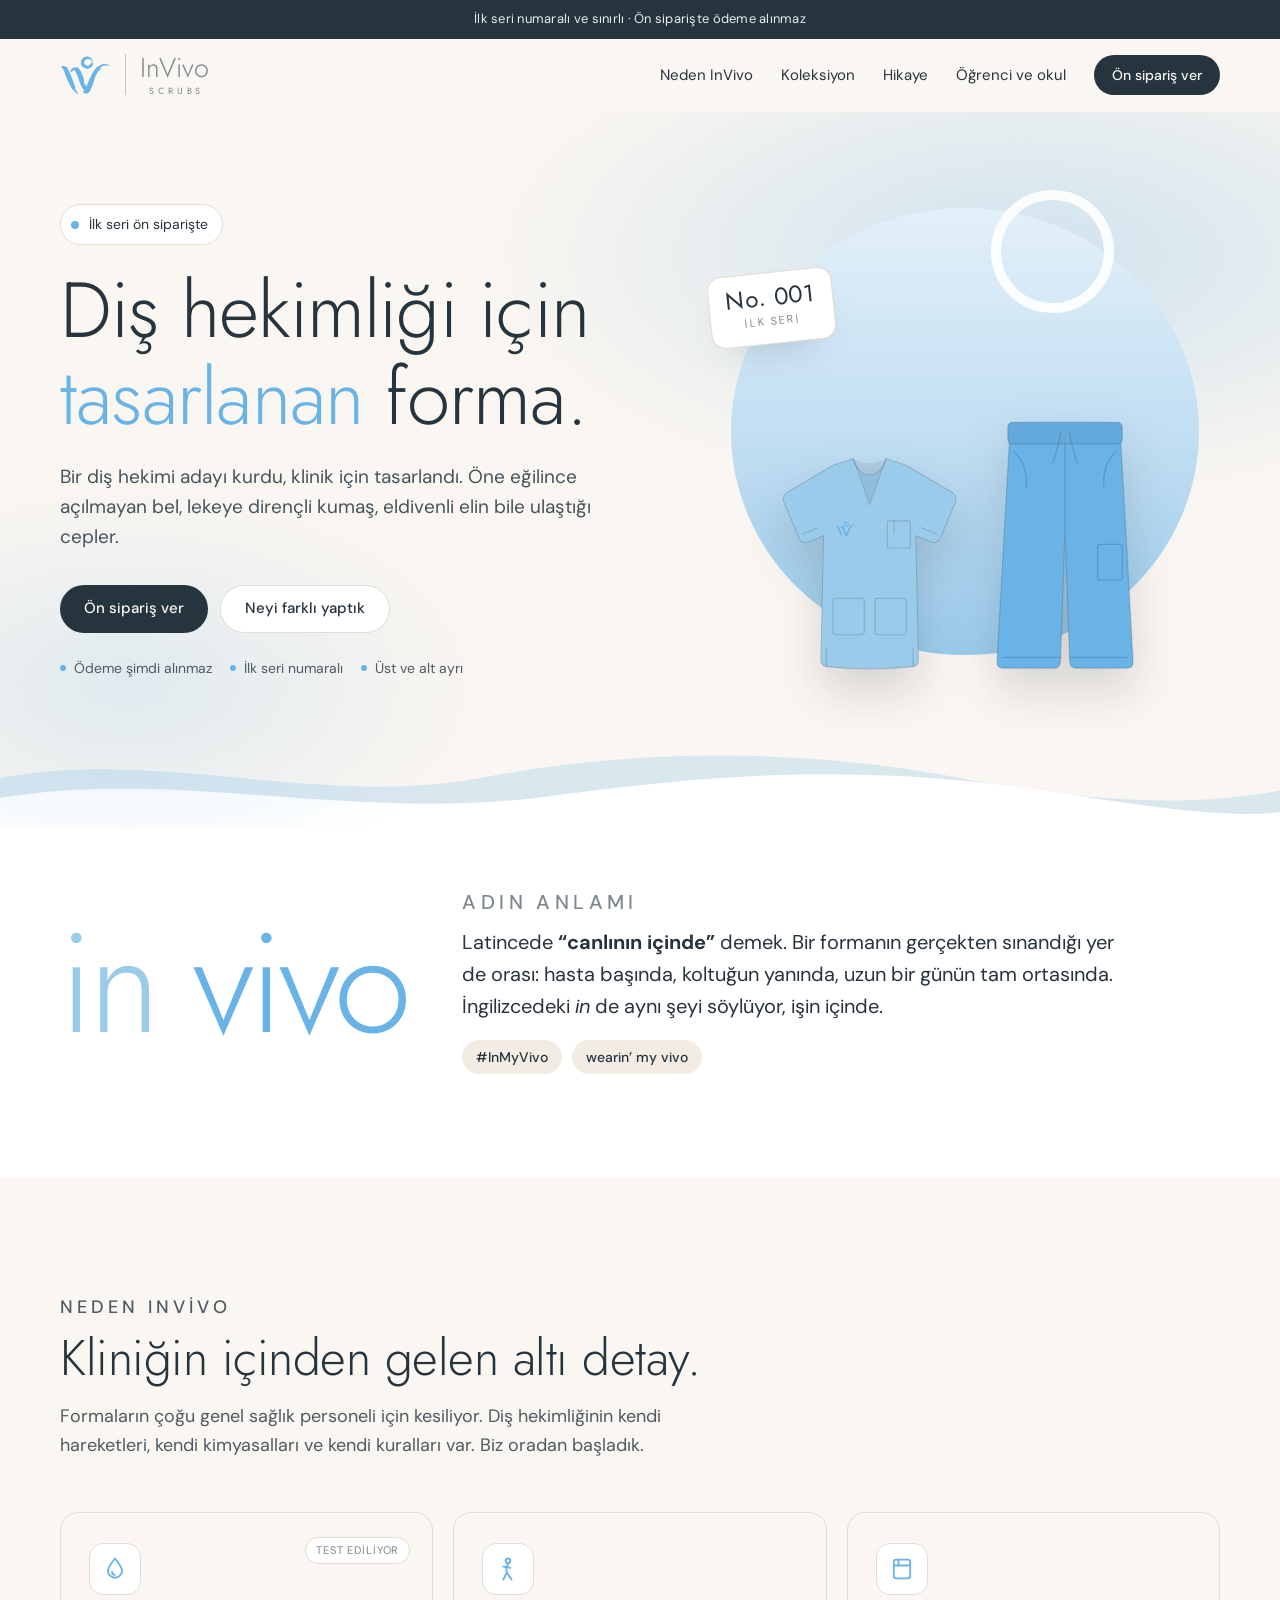
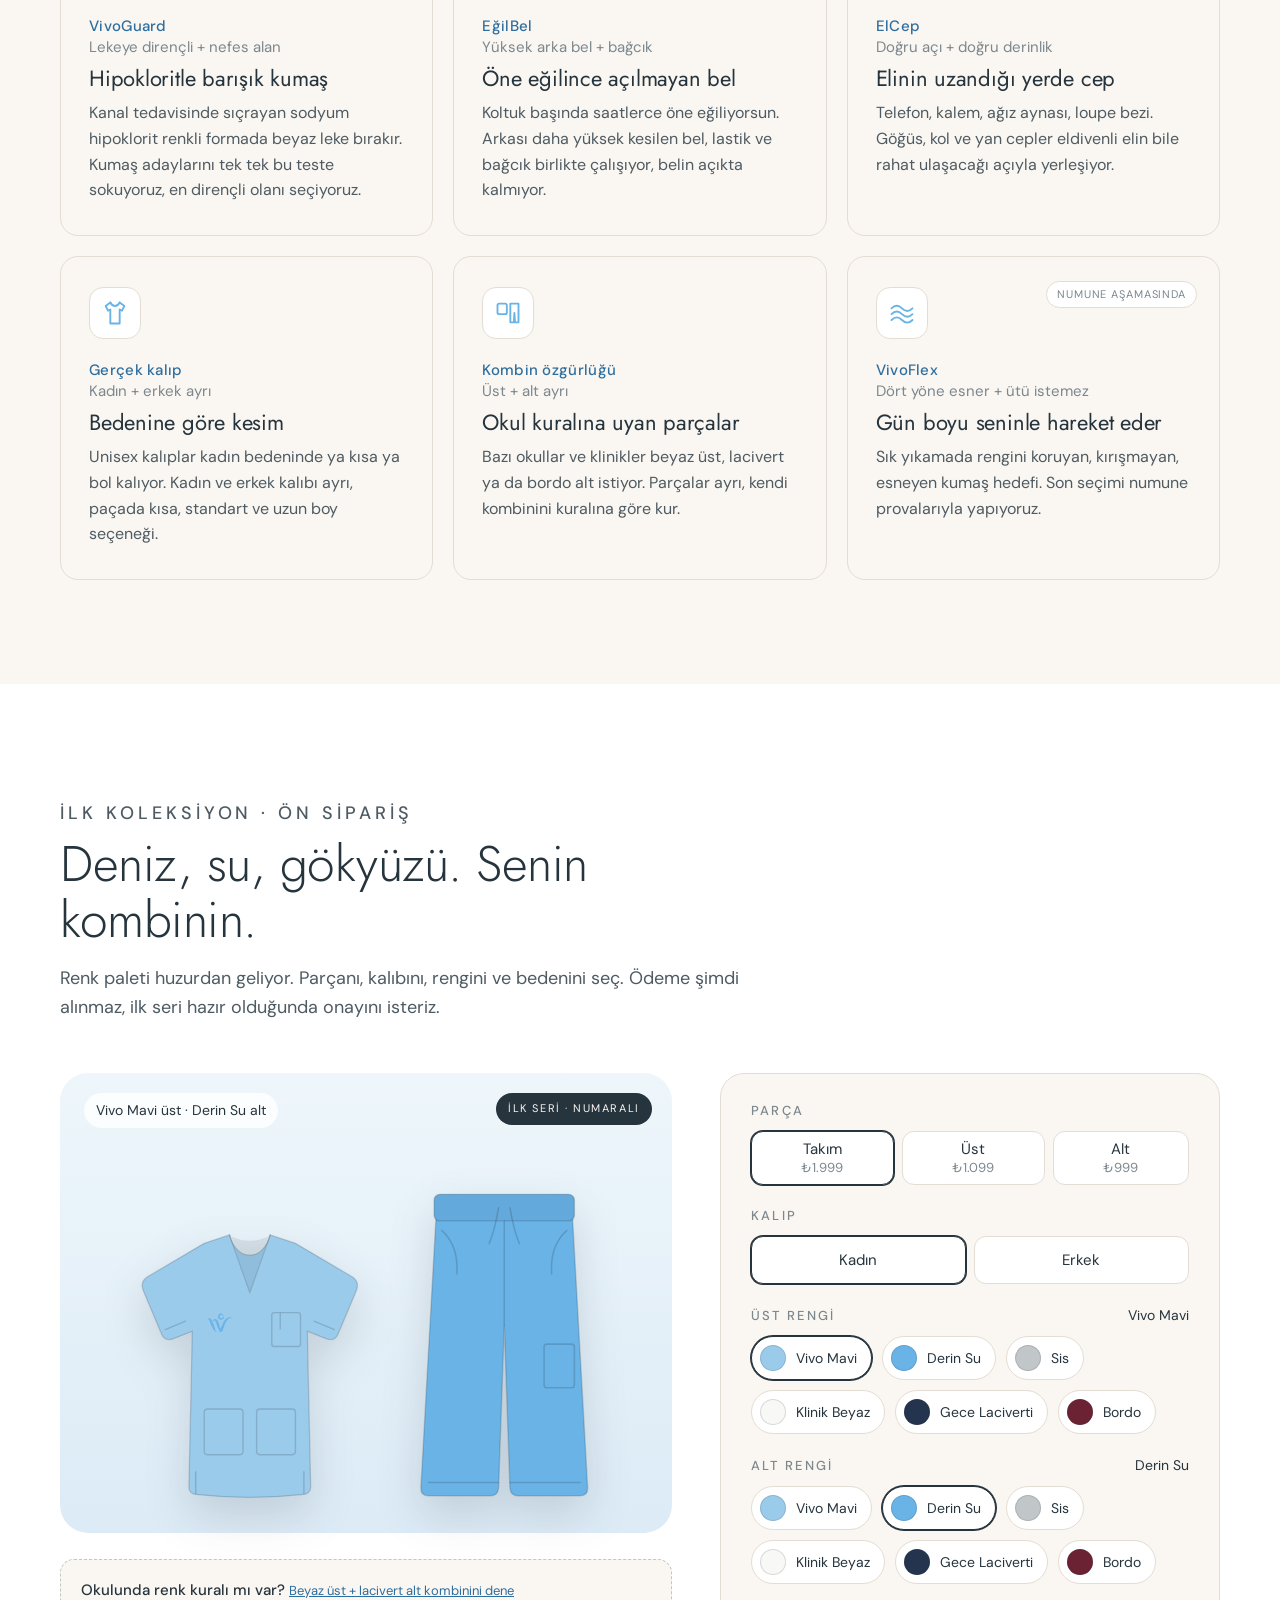
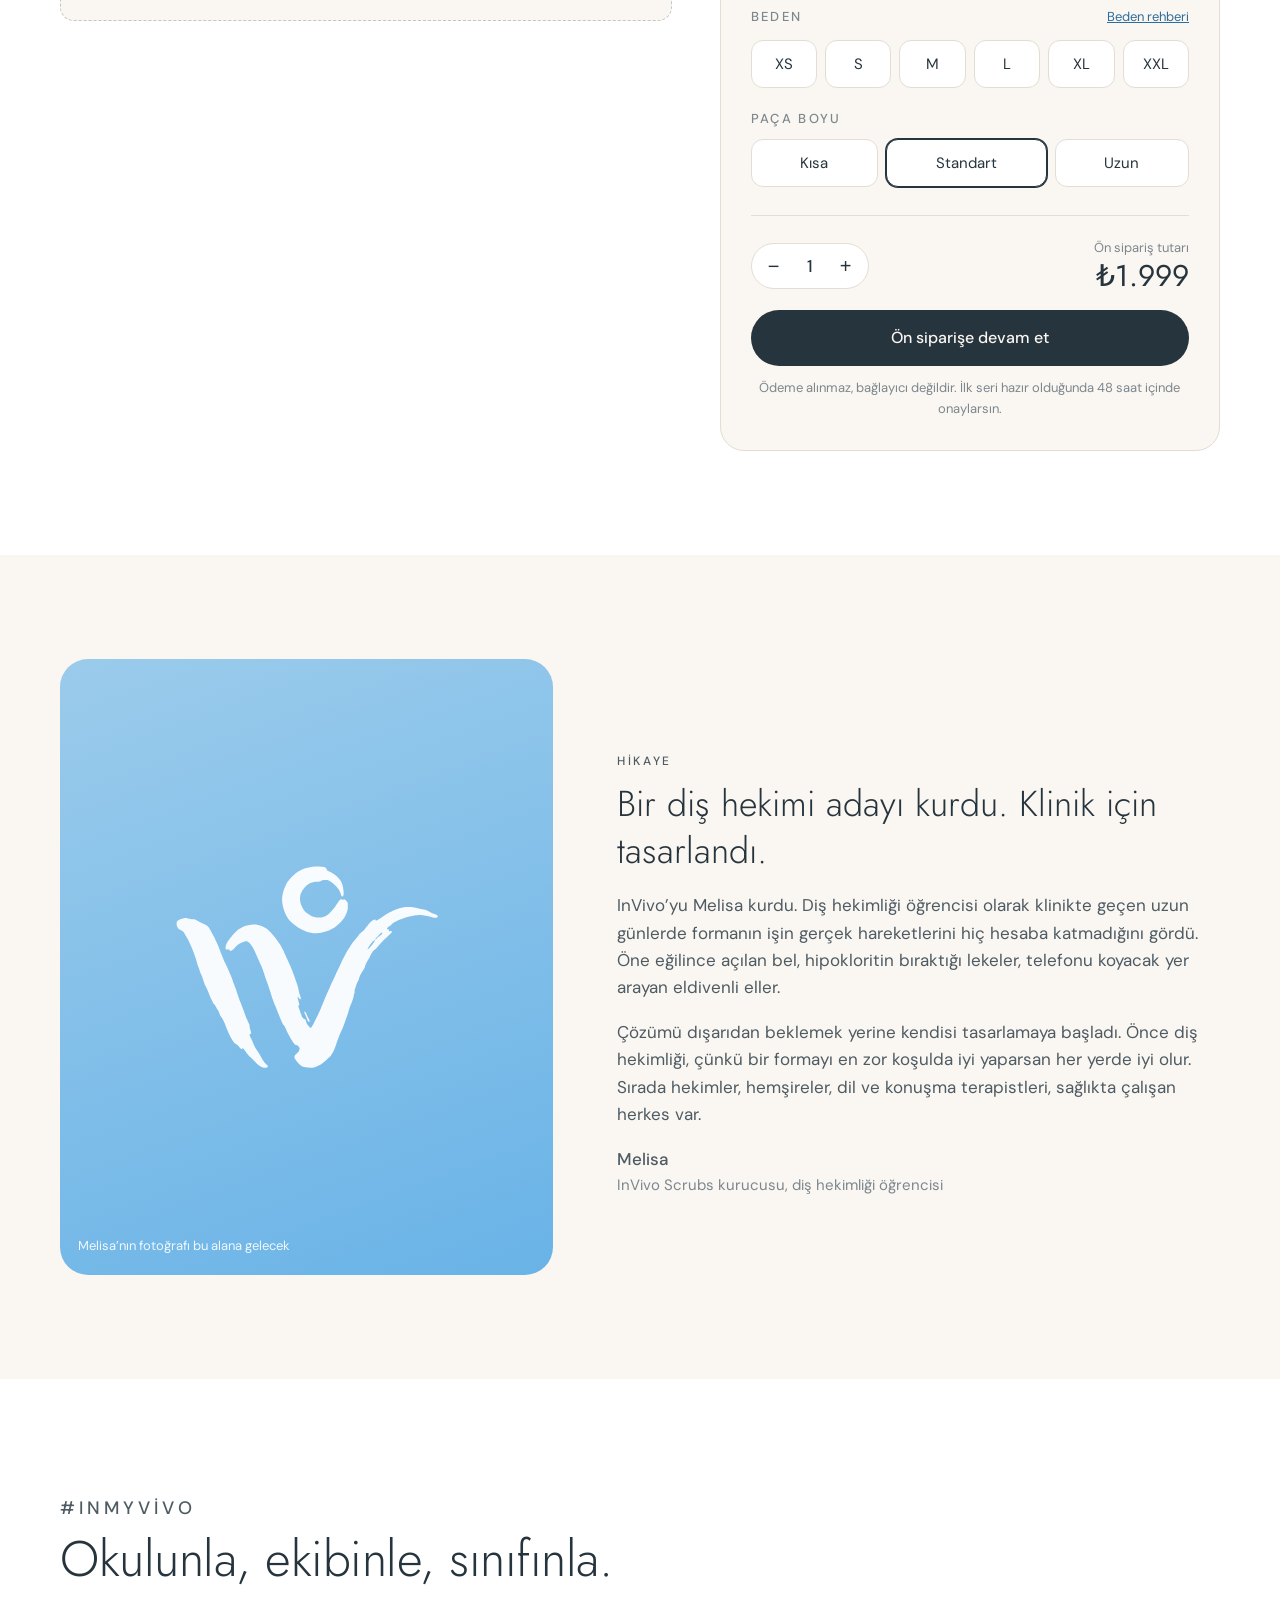
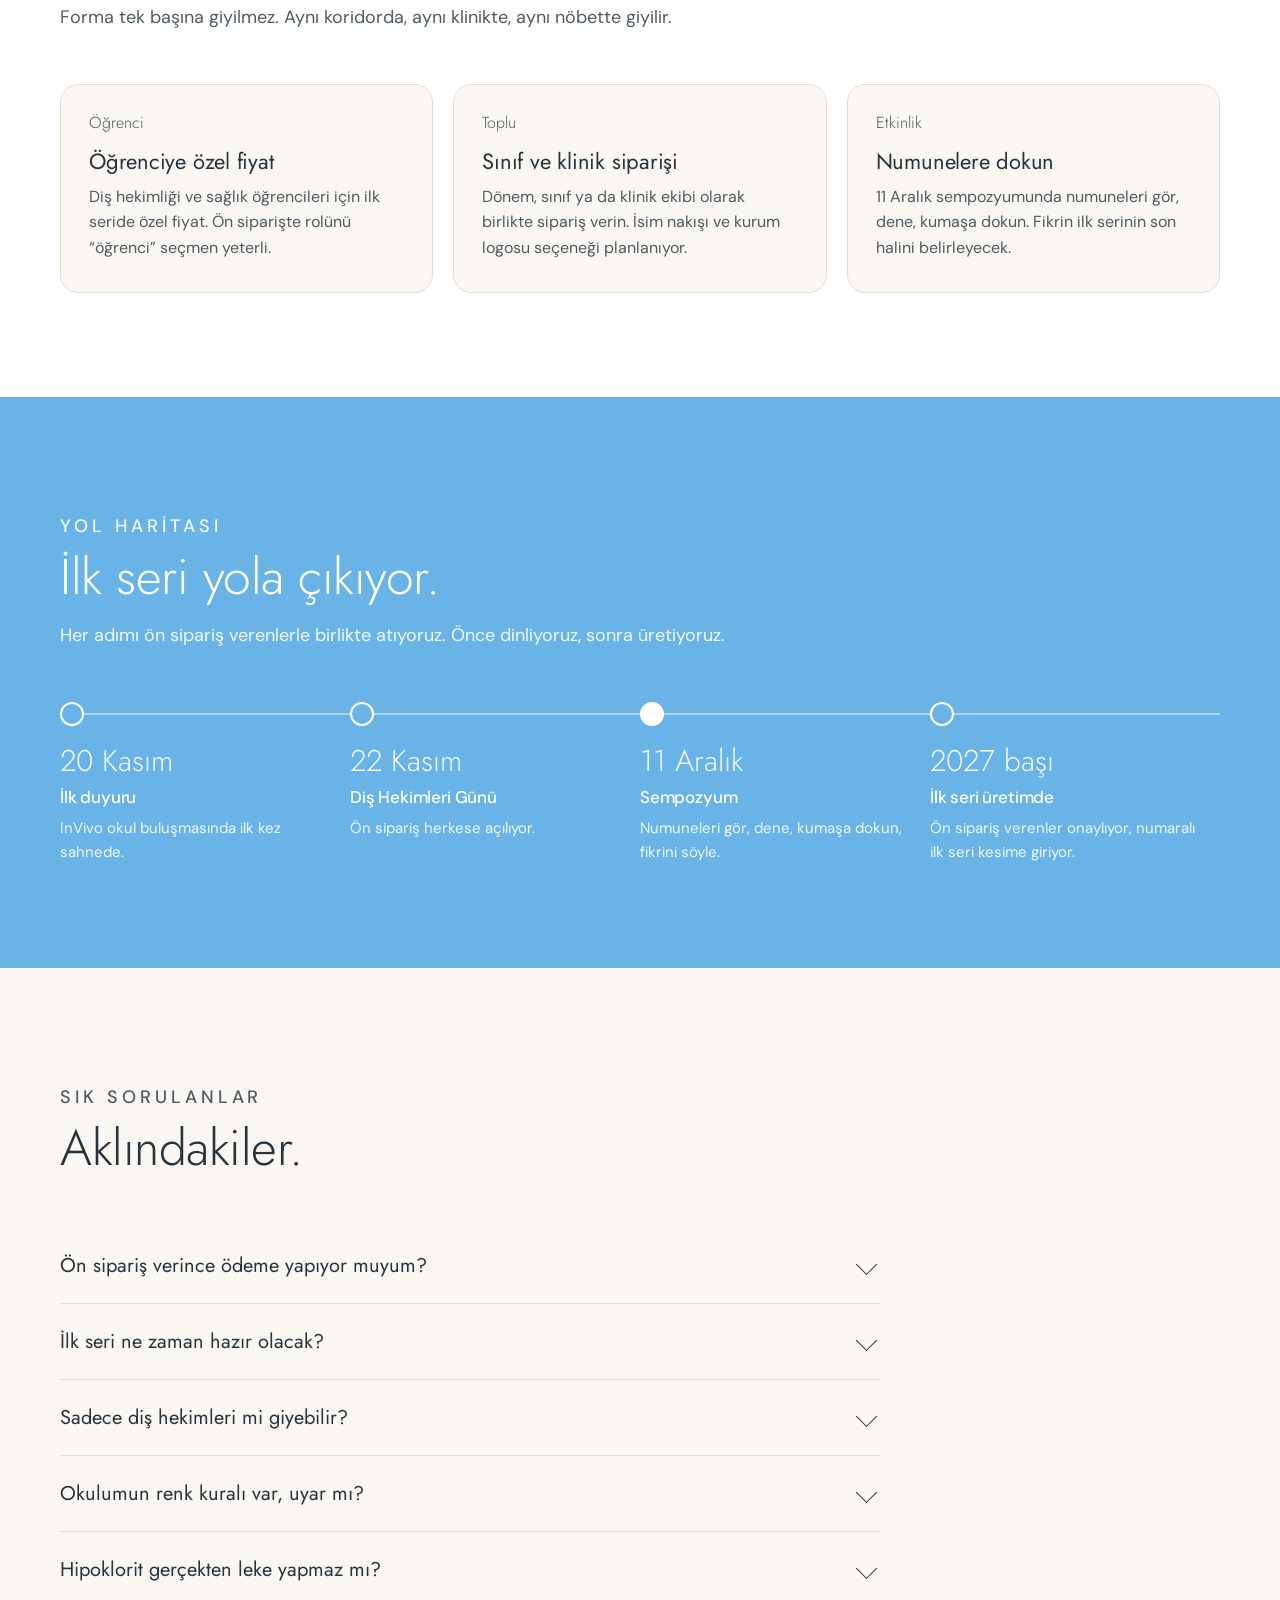
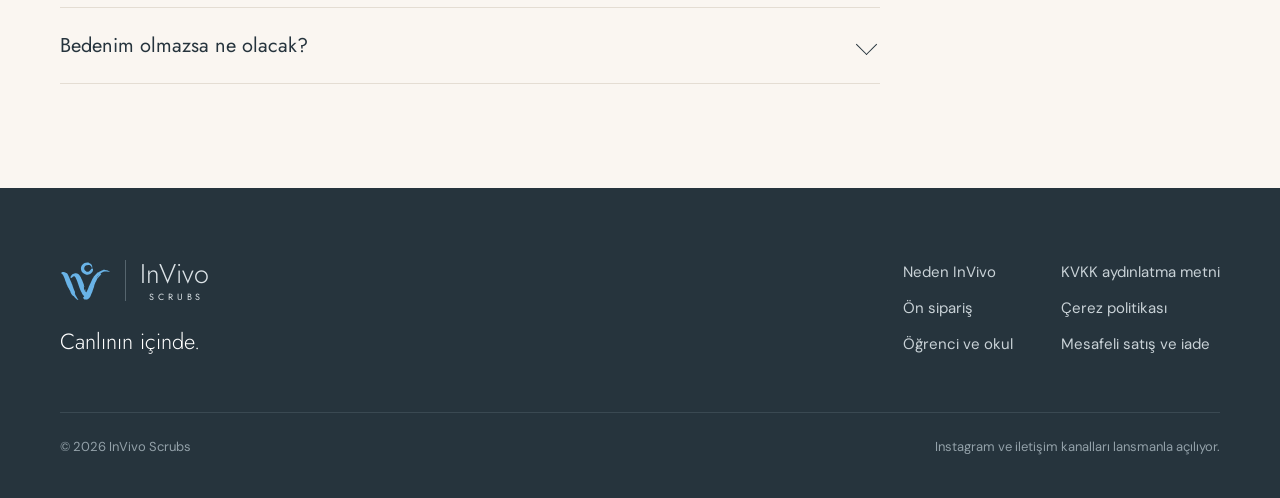
==== commit 56e7aab2: "Kurucu listesi yerine ön sipariş akışı, global örneklerden kumaş adları, öğrenci ve toplu sipariş bö" ====
--- a/index.html
+++ b/index.html
@@ -4,13 +4,13 @@
 <meta charset="utf-8">
 <meta name="viewport" content="width=device-width, initial-scale=1, viewport-fit=cover">
 <title>InVivo Scrubs | Diş hekimliği için tasarlanan forma</title>
-<meta name="description" content="InVivo Scrubs, diş hekimliğinin gerçek hareketleri için tasarlanan medikal forma. Kurucu listesine katıl, ilk haber senin olsun.">
+<meta name="description" content="InVivo Scrubs, diş hekimliğinin gerçek hareketleri için tasarlanan medikal forma. İlk seri numaralı ve sınırlı, ön sipariş açık.">
 <!-- Demo yayında: lansmana kadar arama motorlarına kapalı -->
 <meta name="robots" content="noindex, nofollow">
 <meta name="theme-color" content="#FAF6F1">
 <meta property="og:type" content="website">
 <meta property="og:title" content="InVivo Scrubs | Canlının içinde">
-<meta property="og:description" content="Diş hekimliği için tasarlanan forma. Kurucu listesi açık.">
+<meta property="og:description" content="Diş hekimliği için tasarlanan forma. İlk seri ön siparişte.">
 <meta property="og:image" content="https://selimkaratas-eng.github.io/invivo-scrubs/assets/og.png">
 <meta property="og:image:width" content="1200">
 <meta property="og:image:height" content="630">
@@ -24,6 +24,8 @@
 </head>
 <body>
 
+<div class="duyuru">İlk seri numaralı ve sınırlı · Ön siparişte ödeme alınmaz</div>
+
 <header class="ust" id="ust">
   <div class="kap">
     <a class="logo" href="#" aria-label="InVivo Scrubs ana sayfa">
@@ -34,10 +36,10 @@
     <button class="menu-dugme" aria-expanded="false" aria-controls="menu" aria-label="Menüyü aç"><span></span></button>
     <nav class="menu" id="menu" aria-label="Ana menü">
       <a href="#detaylar">Neden InVivo</a>
-      <a href="#koleksiyon">Koleksiyon</a>
+      <a href="#siparis">Koleksiyon</a>
       <a href="#hikaye">Hikaye</a>
-      <a href="#takvim">Takvim</a>
-      <a class="dugme kucuk" href="#liste">Kurucu listesi</a>
+      <a href="#topluluk">Öğrenci ve okul</a>
+      <a class="dugme kucuk" href="#siparis">Ön sipariş ver</a>
     </nav>
   </div>
 </header>
@@ -48,18 +50,23 @@
   <section class="hero">
     <div class="kap">
       <div>
-        <div class="sayac"><span class="nokta" aria-hidden="true"></span><span id="sayac-metni">Kurucu listesi açık</span></div>
+        <div class="sayac"><span class="nokta" aria-hidden="true"></span><span id="sayac-metni">İlk seri ön siparişte</span></div>
         <h1>Diş hekimliği için <em>tasarlanan</em> forma.</h1>
-        <p class="giris">Öne eğilince açılmayan bel, hipoklorite dirençli kumaş, elinin uzandığı yerde cep. Klinikte geçen uzun günler için, kliniğin içinden düşünüldü.</p>
+        <p class="giris">Bir diş hekimi adayı kurdu, klinik için tasarlandı. Öne eğilince açılmayan bel, lekeye dirençli kumaş, eldivenli elin bile ulaştığı cepler.</p>
         <div class="eylem">
-          <a class="dugme" href="#liste">Kurucu listesine katıl</a>
-          <a class="dugme acik" href="#koleksiyon">Renkleri dene</a>
-        </div>
-        <p class="not">İlk üretim sınırlı. Listedekiler fiyatı ve tarihi herkesten önce öğrenir.</p>
+          <a class="dugme" href="#siparis">Ön sipariş ver</a>
+          <a class="dugme acik" href="#detaylar">Neyi farklı yaptık</a>
+        </div>
+        <ul class="guven">
+          <li>Ödeme şimdi alınmaz</li>
+          <li>İlk seri numaralı</li>
+          <li>Üst ve alt ayrı</li>
+        </ul>
       </div>
       <div class="hero-gorsel" aria-hidden="true">
         <div class="daire"></div>
         <div class="kiyafet" id="hero-kiyafet"></div>
+        <div class="seri-etiketi"><b>No. 001</b><span>İlk seri</span></div>
       </div>
     </div>
     <svg class="dalga" viewBox="0 0 1440 90" preserveAspectRatio="none" aria-hidden="true">
@@ -86,85 +93,166 @@
       <div class="bolum-bas belir">
         <p class="ust-etiket">Neden InVivo</p>
         <h2>Kliniğin içinden gelen altı detay.</h2>
-        <p>Piyasadaki formaların çoğu genel sağlık personeli için kesiliyor. Diş hekimliğinin kendi hareketleri, kendi kimyasalları ve kendi kuralları var.</p>
+        <p>Formaların çoğu genel sağlık personeli için kesiliyor. Diş hekimliğinin kendi hareketleri, kendi kimyasalları ve kendi kuralları var. Biz oradan başladık.</p>
       </div>
       <div class="detaylar">
         <article class="kart belir">
           <span class="rozet">Test ediliyor</span>
           <div class="ikon"><svg viewBox="0 0 24 24"><path d="M12 3c3 4 6 7.2 6 10.5A6 6 0 0 1 6 13.5C6 10.2 9 7 12 3z"/><path d="M9.5 14.5a2.5 2.5 0 0 0 2.5 2.5"/></svg></div>
-          <h3>Hipoklorite dirençli kumaş</h3>
-          <p>Kanal tedavisinde sıçrayan sodyum hipoklorit renkli formada beyaz leke bırakır. Kumaş adaylarımızı tek tek bu teste sokuyoruz, en dirençli olanı seçiyoruz.</p>
+          <p class="teknoloji">VivoGuard <span>Lekeye dirençli + nefes alan</span></p>
+          <h3>Hipokloritle barışık kumaş</h3>
+          <p>Kanal tedavisinde sıçrayan sodyum hipoklorit renkli formada beyaz leke bırakır. Kumaş adaylarını tek tek bu teste sokuyoruz, en dirençli olanı seçiyoruz.</p>
         </article>
         <article class="kart belir">
           <div class="ikon"><svg viewBox="0 0 24 24"><circle cx="12" cy="5" r="2"/><path d="M12 8c-1.5 2-2 4-1 7l-3 6"/><path d="M11 15l4 6"/><path d="M8 10l6 1"/></svg></div>
+          <p class="teknoloji">EğilBel <span>Yüksek arka bel + bağcık</span></p>
           <h3>Öne eğilince açılmayan bel</h3>
           <p>Koltuk başında saatlerce öne eğiliyorsun. Arkası daha yüksek kesilen bel, lastik ve bağcık birlikte çalışıyor, belin açıkta kalmıyor.</p>
         </article>
         <article class="kart belir">
           <div class="ikon"><svg viewBox="0 0 24 24"><rect x="5" y="4" width="14" height="16" rx="2"/><path d="M5 9h14"/><path d="M9 4v5"/></svg></div>
+          <p class="teknoloji">ElCep <span>Doğru açı + doğru derinlik</span></p>
           <h3>Elinin uzandığı yerde cep</h3>
           <p>Telefon, kalem, ağız aynası, loupe bezi. Göğüs, kol ve yan cepler eldivenli elin bile rahat ulaşacağı açıyla yerleşiyor.</p>
         </article>
         <article class="kart belir">
           <div class="ikon"><svg viewBox="0 0 24 24"><path d="M8 3l-4 3 2 4 2-1v12h8V9l2 1 2-4-4-3"/><path d="M8 3c1 2 2.5 3 4 3s3-1 4-3"/></svg></div>
-          <h3>Kadın bedenine göre kalıp</h3>
+          <p class="teknoloji">Gerçek kalıp <span>Kadın + erkek ayrı</span></p>
+          <h3>Bedenine göre kesim</h3>
           <p>Unisex kalıplar kadın bedeninde ya kısa ya bol kalıyor. Kadın ve erkek kalıbı ayrı, paçada kısa, standart ve uzun boy seçeneği.</p>
         </article>
         <article class="kart belir">
           <div class="ikon"><svg viewBox="0 0 24 24"><rect x="3" y="4" width="8" height="9" rx="1.5"/><path d="M14 4h7v16h-3l-.5-8-.5 8h-3z"/></svg></div>
-          <h3>Üst ve alt ayrı satılır</h3>
+          <p class="teknoloji">Kombin özgürlüğü <span>Üst + alt ayrı</span></p>
+          <h3>Okul kuralına uyan parçalar</h3>
           <p>Bazı okullar ve klinikler beyaz üst, lacivert ya da bordo alt istiyor. Parçalar ayrı, kendi kombinini kuralına göre kur.</p>
         </article>
         <article class="kart belir">
           <span class="rozet">Numune aşamasında</span>
           <div class="ikon"><svg viewBox="0 0 24 24"><path d="M3 8c3-3 6-3 9 0s6 3 9 0"/><path d="M3 13c3-3 6-3 9 0s6 3 9 0"/><path d="M3 18c3-3 6-3 9 0s6 3 9 0"/></svg></div>
-          <h3>Nefes alan, esneyen kumaş</h3>
-          <p>Dört yöne esneyen, gün boyu ütü istemeyen, sık yıkamada rengini koruyan kumaş hedefi. Seçimi numune provalarıyla yapıyoruz.</p>
-        </article>
-      </div>
-    </div>
-  </section>
-
-  <!-- KOLEKSİYON -->
-  <section class="bolum beyaz" id="koleksiyon">
+          <p class="teknoloji">VivoFlex <span>Dört yöne esner + ütü istemez</span></p>
+          <h3>Gün boyu seninle hareket eder</h3>
+          <p>Sık yıkamada rengini koruyan, kırışmayan, esneyen kumaş hedefi. Son seçimi numune provalarıyla yapıyoruz.</p>
+        </article>
+      </div>
+    </div>
+  </section>
+
+  <!-- ÖN SİPARİŞ -->
+  <section class="bolum beyaz" id="siparis">
     <div class="kap">
       <div class="bolum-bas belir">
-        <p class="ust-etiket">İlk koleksiyon önizlemesi</p>
-        <h2>Deniz, su, gökyüzü.</h2>
-        <p>Renk paleti huzurdan geliyor. Üstü ve altı ayrı seç, kombinini gör. Beğendiğin renkleri listeye katılırken oyla, ilk üretim renklerini oylar belirleyecek.</p>
-      </div>
+        <p class="ust-etiket">İlk koleksiyon · Ön sipariş</p>
+        <h2>Deniz, su, gökyüzü. Senin kombinin.</h2>
+        <p>Renk paleti huzurdan geliyor. Parçanı, kalıbını, rengini ve bedenini seç. Ödeme şimdi alınmaz, ilk seri hazır olduğunda onayını isteriz.</p>
+      </div>
+
       <div class="studyo">
-        <div class="sahne belir" id="sahne">
-          <span class="kombin-adi" id="kombin-adi"></span>
-        </div>
-        <div class="belir">
-          <div class="secici">
-            <h3>Üst</h3>
-            <div class="renkler" id="ust-renkler" role="group" aria-label="Üst renk"></div>
-          </div>
-          <div class="secici">
-            <h3>Alt</h3>
-            <div class="renkler" id="alt-renkler" role="group" aria-label="Alt renk"></div>
+        <div class="sahne-sar belir">
+          <div class="sahne" id="sahne">
+            <span class="kombin-adi" id="kombin-adi"></span>
+            <span class="seri-rozet">İlk seri · numaralı</span>
           </div>
           <div class="kural-notu" id="kural-notu"></div>
-          <p style="margin-top:18px"><button class="dugme acik kucuk" id="kural-kombini" type="button">Okul kuralı kombinini göster</button></p>
-        </div>
-      </div>
-
-      <div class="belir" style="margin-top:80px">
-        <p class="ust-etiket">Beden rehberi</p>
-        <h3 style="font:300 30px/1.2 var(--baslik);margin:12px 0 22px">Kadın kalıbı, taslak ölçüler</h3>
-        <div class="tablo-sar">
-          <table class="beden-tablo">
-            <thead><tr><th scope="col">Beden</th><th scope="col">XS</th><th scope="col">S</th><th scope="col">M</th><th scope="col">L</th><th scope="col">XL</th><th scope="col">XXL</th></tr></thead>
-            <tbody>
-              <tr><th scope="row">Göğüs (cm)</th><td>80-84</td><td>85-89</td><td>90-95</td><td>96-101</td><td>102-108</td><td>109-115</td></tr>
-              <tr><th scope="row">Bel (cm)</th><td>62-66</td><td>67-71</td><td>72-77</td><td>78-83</td><td>84-90</td><td>91-97</td></tr>
-              <tr><th scope="row">Basen (cm)</th><td>88-92</td><td>93-97</td><td>98-103</td><td>104-109</td><td>110-116</td><td>117-123</td></tr>
-            </tbody>
-          </table>
-        </div>
-        <p class="dipnot">Ölçüler numune provasından sonra kesinleşecek. Erkek kalıbı ve paça boyları (kısa, standart, uzun) lansmanla eklenecek.</p>
+        </div>
+
+        <div class="yapilandir belir">
+          <!-- 1. adım: seçim -->
+          <div id="adim-secim">
+            <div class="secici">
+              <h3>Parça</h3>
+              <div class="segment" id="urun-secim" role="radiogroup" aria-label="Parça"></div>
+            </div>
+            <div class="secici">
+              <h3>Kalıp</h3>
+              <div class="segment" id="kalip-secim" role="radiogroup" aria-label="Kalıp"></div>
+            </div>
+            <div class="secici" id="ust-secici">
+              <h3>Üst rengi <span class="secili-ad" id="ust-ad"></span></h3>
+              <div class="renkler" id="ust-renkler" role="group" aria-label="Üst rengi"></div>
+            </div>
+            <div class="secici" id="alt-secici">
+              <h3>Alt rengi <span class="secili-ad" id="alt-ad"></span></h3>
+              <div class="renkler" id="alt-renkler" role="group" aria-label="Alt rengi"></div>
+            </div>
+            <div class="secici">
+              <h3>Beden <button type="button" class="metin-baglanti" data-belge="beden">Beden rehberi</button></h3>
+              <div class="segment kucuk" id="beden-secim" role="radiogroup" aria-label="Beden"></div>
+            </div>
+            <div class="secici" id="paca-secici">
+              <h3>Paça boyu</h3>
+              <div class="segment" id="paca-secim" role="radiogroup" aria-label="Paça boyu"></div>
+            </div>
+            <div class="ozet">
+              <div class="adet" aria-label="Adet">
+                <button type="button" id="adet-eksi" aria-label="Adedi azalt">−</button>
+                <output id="adet">1</output>
+                <button type="button" id="adet-arti" aria-label="Adedi artır">+</button>
+              </div>
+              <div class="tutar"><span>Ön sipariş tutarı</span><b id="tutar">₺1.999</b></div>
+            </div>
+            <p class="hata" id="secim-hata" role="alert"></p>
+            <button class="dugme genis" type="button" id="devam">Ön siparişe devam et</button>
+            <p class="guvence">Ödeme alınmaz, bağlayıcı değildir. İlk seri hazır olduğunda 48 saat içinde onaylarsın.</p>
+          </div>
+
+          <!-- 2. adım: bilgiler -->
+          <div id="adim-bilgi" hidden>
+            <button type="button" class="geri" id="geri">← Seçime dön</button>
+            <div class="sepet" id="sepet"></div>
+            <form id="siparis-formu" novalidate>
+              <div class="alanlar">
+                <div class="alan">
+                  <label for="ad">Ad soyad</label>
+                  <input id="ad" name="ad" type="text" autocomplete="name" required>
+                </div>
+                <div class="alan">
+                  <label for="eposta">E-posta</label>
+                  <input id="eposta" name="eposta" type="email" autocomplete="email" inputmode="email" required>
+                </div>
+                <div class="alan">
+                  <label for="telefon">Telefon</label>
+                  <input id="telefon" name="telefon" type="tel" autocomplete="tel" inputmode="tel" placeholder="05xx xxx xx xx" required>
+                </div>
+                <div class="alan">
+                  <label for="rol">Sen kimsin?</label>
+                  <select id="rol" name="rol" required>
+                    <option value="">Seç</option>
+                    <option>Diş hekimliği öğrencisi</option>
+                    <option>Diş hekimi</option>
+                    <option>Uzmanlık öğrencisi</option>
+                    <option>Hekim</option>
+                    <option>Hemşire ya da sağlık personeli</option>
+                    <option>Dil ve konuşma terapisi</option>
+                    <option>Diğer</option>
+                  </select>
+                </div>
+                <div class="alan tam">
+                  <label for="kurum">Okul ya da klinik</label>
+                  <input id="kurum" name="kurum" type="text" autocomplete="organization">
+                </div>
+                <div class="alan tam">
+                  <label class="onay"><input type="checkbox" id="kvkk" required><span><button type="button" class="metin-baglanti" data-belge="kvkk">Aydınlatma metnini</button> okudum, ön siparişim ve ilk seri hakkında bana ulaşılmasını kabul ediyorum.</span></label>
+                  <p class="hata" id="hata" role="alert"></p>
+                </div>
+              </div>
+              <button class="dugme genis" type="submit" id="gonder">Ön siparişi tamamla</button>
+              <p class="guvence">Ödeme alınmaz. Bilgilerin yalnızca ön siparişin için kullanılır.</p>
+            </form>
+          </div>
+
+          <!-- 3. adım: tamam -->
+          <div class="basari" id="basari" aria-live="polite">
+            <img src="assets/invivo-isaret.svg" alt="">
+            <h3 id="basari-baslik">Ön siparişin alındı.</h3>
+            <p id="basari-ozet"></p>
+            <p>İlk seri hazır olduğunda önce sana yazacağız. Şimdi bir arkadaşını da getir, ilk seri birlikte daha hızlı büyüsün.</p>
+            <div class="paylas">
+              <a class="dugme" id="wa-paylas" target="_blank" rel="noopener">WhatsApp’ta paylaş</a>
+              <button class="dugme acik" id="link-kopyala" type="button">Linki kopyala</button>
+            </div>
+          </div>
+        </div>
       </div>
     </div>
   </section>
@@ -174,14 +262,42 @@
     <div class="kap hikaye">
       <div class="cerceve belir">
         <img src="assets/invivo-isaret-beyaz.svg" alt="">
-        <span class="yer">Kurucu fotoğrafı bu alana gelecek</span>
+        <span class="yer">Melisa’nın fotoğrafı bu alana gelecek</span>
       </div>
       <div class="metin belir">
         <p class="ust-etiket">Hikaye</p>
-        <blockquote style="margin-top:14px">Forma bir üniforma değil. Günün en uzun eşlikçisi.</blockquote>
-        <p>InVivo’yu bir diş hekimliği öğrencisi kurdu. Melisa, klinikte geçen uzun günlerde formanın işin gerçek hareketlerini hiç hesaba katmadığını gördü. Öne eğilince açılan bel, hipokloritin bıraktığı lekeler, telefonu koyacak yer arayan eldivenli eller.</p>
-        <p>Önce diş hekimliğiyle başladık, çünkü bir formayı en zor koşulda iyi yaparsan her yerde iyi olur. Sırada hekimler, hemşireler, dil ve konuşma terapistleri, sağlıkta çalışan herkes var.</p>
-        <p class="imza">Melisa<span>Kurucu, diş hekimliği öğrencisi</span></p>
+        <blockquote style="margin-top:14px">Bir diş hekimi adayı kurdu. Klinik için tasarlandı.</blockquote>
+        <p>InVivo’yu Melisa kurdu. Diş hekimliği öğrencisi olarak klinikte geçen uzun günlerde formanın işin gerçek hareketlerini hiç hesaba katmadığını gördü. Öne eğilince açılan bel, hipokloritin bıraktığı lekeler, telefonu koyacak yer arayan eldivenli eller.</p>
+        <p>Çözümü dışarıdan beklemek yerine kendisi tasarlamaya başladı. Önce diş hekimliği, çünkü bir formayı en zor koşulda iyi yaparsan her yerde iyi olur. Sırada hekimler, hemşireler, dil ve konuşma terapistleri, sağlıkta çalışan herkes var.</p>
+        <p class="imza">Melisa<span>InVivo Scrubs kurucusu, diş hekimliği öğrencisi</span></p>
+      </div>
+    </div>
+  </section>
+
+  <!-- TOPLULUK -->
+  <section class="bolum beyaz" id="topluluk">
+    <div class="kap">
+      <div class="bolum-bas belir">
+        <p class="ust-etiket">#InMyVivo</p>
+        <h2>Okulunla, ekibinle, sınıfınla.</h2>
+        <p>Forma tek başına giyilmez. Aynı koridorda, aynı klinikte, aynı nöbette giyilir.</p>
+      </div>
+      <div class="topluluk">
+        <article class="kart belir">
+          <p class="buyuk-sayi">Öğrenci</p>
+          <h3>Öğrenciye özel fiyat</h3>
+          <p>Diş hekimliği ve sağlık öğrencileri için ilk seride özel fiyat. Ön siparişte rolünü “öğrenci” seçmen yeterli.</p>
+        </article>
+        <article class="kart belir">
+          <p class="buyuk-sayi">Toplu</p>
+          <h3>Sınıf ve klinik siparişi</h3>
+          <p>Dönem, sınıf ya da klinik ekibi olarak birlikte sipariş verin. İsim nakışı ve kurum logosu seçeneği planlanıyor.</p>
+        </article>
+        <article class="kart belir">
+          <p class="buyuk-sayi">Etkinlik</p>
+          <h3>Numunelere dokun</h3>
+          <p>11 Aralık sempozyumunda numuneleri gör, dene, kumaşa dokun. Fikrin ilk serinin son halini belirleyecek.</p>
+        </article>
       </div>
     </div>
   </section>
@@ -191,8 +307,8 @@
     <div class="kap">
       <div class="bolum-bas belir">
         <p class="ust-etiket">Yol haritası</p>
-        <h2>Adım adım, acele etmeden.</h2>
-        <p>Her adımı listedekilerle birlikte atıyoruz. Önce dinliyoruz, sonra üretiyoruz.</p>
+        <h2>İlk seri yola çıkıyor.</h2>
+        <p>Her adımı ön sipariş verenlerle birlikte atıyoruz. Önce dinliyoruz, sonra üretiyoruz.</p>
       </div>
       <div class="takvim belir" id="takvim-adimlar">
         <div class="adim" data-tarih="2026-11-20">
@@ -205,7 +321,7 @@
           <div class="isaret"></div>
           <p class="tarih">22 Kasım</p>
           <h3>Diş Hekimleri Günü</h3>
-          <p>Kurucu listesi duyuruluyor, renk oylaması başlıyor.</p>
+          <p>Ön sipariş herkese açılıyor.</p>
         </div>
         <div class="adim" data-tarih="2026-12-11">
           <div class="isaret"></div>
@@ -216,84 +332,8 @@
         <div class="adim" data-tarih="2027-01-15">
           <div class="isaret"></div>
           <p class="tarih">2027 başı</p>
-          <h3>İlk ön sipariş</h3>
-          <p>Kurucu listesine özel fiyatla ilk üretim açılıyor.</p>
-        </div>
-      </div>
-    </div>
-  </section>
-
-  <!-- KURUCU LİSTESİ -->
-  <section class="bolum beyaz" id="liste">
-    <div class="kap liste">
-      <div class="belir">
-        <p class="ust-etiket">Kurucu listesi</p>
-        <h2 style="font-size:clamp(32px,4.2vw,50px);font-weight:300;margin-top:14px">İlk InVivo’yu giyenlerden ol.</h2>
-        <ul class="avantaj">
-          <li>Fiyatı ve satış tarihini herkesten önce öğren.</li>
-          <li>Kurucu listesine özel lansman fiyatı.</li>
-          <li>İlk koleksiyonun renklerini oyunla sen belirle.</li>
-          <li>Numune denemelerine ve sempozyum standına davet.</li>
-        </ul>
-        <p class="dipnot" style="margin-top:28px">Spam yok. Sadece InVivo’dan önemli haber olduğunda yazarız.</p>
-      </div>
-
-      <div class="form belir">
-        <form id="liste-formu" novalidate>
-          <div class="alanlar">
-            <div class="alan">
-              <label for="ad">Ad soyad</label>
-              <input id="ad" name="ad" type="text" autocomplete="name" required>
-            </div>
-            <div class="alan">
-              <label for="eposta">E-posta</label>
-              <input id="eposta" name="eposta" type="email" autocomplete="email" inputmode="email" required>
-            </div>
-            <div class="alan">
-              <label for="telefon">Telefon <small>(isteğe bağlı)</small></label>
-              <input id="telefon" name="telefon" type="tel" autocomplete="tel" inputmode="tel" placeholder="05xx xxx xx xx">
-            </div>
-            <div class="alan">
-              <label for="rol">Sen kimsin?</label>
-              <select id="rol" name="rol" required>
-                <option value="">Seç</option>
-                <option>Diş hekimliği öğrencisi</option>
-                <option>Diş hekimi</option>
-                <option>Uzmanlık öğrencisi</option>
-                <option>Hekim</option>
-                <option>Hemşire ya da sağlık personeli</option>
-                <option>Dil ve konuşma terapisi</option>
-                <option>Diğer</option>
-              </select>
-            </div>
-            <div class="alan tam">
-              <label for="kurum">Okul ya da klinik</label>
-              <input id="kurum" name="kurum" type="text" autocomplete="organization">
-            </div>
-            <fieldset class="alan tam">
-              <legend>Bedenin</legend>
-              <div class="secenekler" id="beden-secenek"></div>
-            </fieldset>
-            <fieldset class="alan tam">
-              <legend>Renk oyun <small>(en fazla iki)</small></legend>
-              <div class="secenekler" id="renk-oyu"></div>
-            </fieldset>
-            <div class="alan tam">
-              <label class="onay"><input type="checkbox" id="kvkk" required><span><button type="button" class="metin-baglanti" data-belge="kvkk" style="background:none;border:0;padding:0;color:var(--deniz-koyu);text-decoration:underline;cursor:pointer;font:inherit">Aydınlatma metnini</button> okudum, InVivo’nun bana lansman ile ilgili haber göndermesini kabul ediyorum.</span></label>
-              <p class="hata" id="hata" role="alert"></p>
-            </div>
-          </div>
-          <button class="dugme" type="submit" id="gonder">Listeye katıl</button>
-        </form>
-
-        <div class="basari" id="basari" aria-live="polite">
-          <img src="assets/invivo-isaret.svg" alt="">
-          <h3 id="basari-baslik">Listedesin.</h3>
-          <p>Haber ilk sana gelecek. Bir arkadaşını da getirirsen ilk koleksiyon daha hızlı büyür.</p>
-          <div class="paylas">
-            <a class="dugme" id="wa-paylas" target="_blank" rel="noopener">WhatsApp’ta paylaş</a>
-            <button class="dugme acik" id="link-kopyala" type="button">Linki kopyala</button>
-          </div>
+          <h3>İlk seri üretimde</h3>
+          <p>Ön sipariş verenler onaylıyor, numaralı ilk seri kesime giriyor.</p>
         </div>
       </div>
     </div>
@@ -308,8 +348,12 @@
       </div>
       <div class="sss belir">
         <details>
-          <summary>Ne zaman satın alabilirim?</summary>
-          <p>İlk ön sipariş 2027 başında, önce kurucu listesine açılıyor. Listeye katılırsan tarihi ve fiyatı herkesten önce öğrenirsin.</p>
+          <summary>Ön sipariş verince ödeme yapıyor muyum?</summary>
+          <p>Hayır. Ön sipariş bir sıra ayırtma. İlk seri hazır olduğunda sana yazarız, 48 saat içinde onaylarsan ödeme o zaman alınır. Onaylamazsan hiçbir yükümlülüğün yok.</p>
+        </details>
+        <details>
+          <summary>İlk seri ne zaman hazır olacak?</summary>
+          <p>İlk seri 2027 başında üretime giriyor. Ön sipariş verenler kesin teslim tarihini herkesten önce öğrenir.</p>
         </details>
         <details>
           <summary>Sadece diş hekimleri mi giyebilir?</summary>
@@ -317,19 +361,15 @@
         </details>
         <details>
           <summary>Okulumun renk kuralı var, uyar mı?</summary>
-          <p>Üst ve alt ayrı satılıyor. Beyaz üst ile lacivert ya da bordo alt gibi okul ve klinik kurallarına uygun kombinler ilk koleksiyonda planlanıyor.</p>
+          <p>Üst ve alt ayrı satılıyor. Beyaz üst ile lacivert ya da bordo alt gibi okul ve klinik kurallarına uygun kombinler ilk seride var.</p>
         </details>
         <details>
           <summary>Hipoklorit gerçekten leke yapmaz mı?</summary>
-          <p>Dürüst olalım, hiçbir renkli kumaş tamamen bağışık değil. Amacımız kumaş adaylarını aynı testten geçirip en dirençli olanı seçmek. Sonuçları listedekilerle paylaşacağız.</p>
-        </details>
-        <details>
-          <summary>Fiyat ne kadar olacak?</summary>
-          <p>Fiyat numune ve üretim maliyetleri netleşince açıklanacak. Kurucu listesindekiler lansmana özel fiyattan yararlanacak.</p>
-        </details>
-        <details>
-          <summary>Okulum ya da kliniğim için toplu sipariş verebilir miyim?</summary>
-          <p>Evet. Formda okulunu ya da kliniğini yaz, toplu sipariş için ayrıca dönüş yapalım. Nakışlı isim ve kurum logosu seçeneği değerlendiriliyor.</p>
+          <p>Dürüst olalım, hiçbir renkli kumaş tamamen bağışık değil. Amacımız kumaş adaylarını aynı testten geçirip en dirençli olanı seçmek. Sonuçları ön sipariş verenlerle paylaşacağız.</p>
+        </details>
+        <details>
+          <summary>Bedenim olmazsa ne olacak?</summary>
+          <p>Teslimden sonra 14 gün içinde değişim ya da iade hakkın var. Emin değilsen beden rehberine bak ya da sempozyumda numuneleri dene.</p>
         </details>
       </div>
     </div>
@@ -351,9 +391,9 @@
       <nav aria-label="Alt menü">
         <a href="#detaylar">Neden InVivo</a>
         <button class="baglanti" type="button" data-belge="kvkk">KVKK aydınlatma metni</button>
-        <a href="#koleksiyon">Koleksiyon</a>
+        <a href="#siparis">Ön sipariş</a>
         <button class="baglanti" type="button" data-belge="cerez">Çerez politikası</button>
-        <a href="#liste">Kurucu listesi</a>
+        <a href="#topluluk">Öğrenci ve okul</a>
         <button class="baglanti" type="button" data-belge="satis">Mesafeli satış ve iade</button>
       </nav>
     </div>
@@ -363,6 +403,8 @@
     </div>
   </div>
 </footer>
+
+<a class="mobil-cta" id="mobil-cta" href="#siparis">Ön sipariş ver <span id="mobil-tutar"></span></a>
 
 <dialog id="belge" aria-labelledby="belge-baslik">
   <div class="ic">
--- a/assets/style.css
+++ b/assets/style.css
@@ -165,7 +165,7 @@
   min-height: 460px;
 }
 .sahne svg { filter: drop-shadow(0 18px 22px rgba(38, 52, 61, .16)); transition: transform .4s; }
-.sahne .ust-parca { width: 45%; }
+.sahne .ust-parca { width: 45%; transition: opacity .3s; }
 .sahne .alt-parca { width: 37%; }
 .sahne .kombin-adi { position: absolute; left: 24px; top: 20px; font-size: 14px; color: var(--murekkep); background: rgba(255, 255, 255, .8); padding: 6px 12px; border-radius: 999px; }
 .secici + .secici { margin-top: 30px; }
@@ -183,6 +183,76 @@
 .kural-notu { margin-top: 26px; padding: 18px 20px; border-radius: 14px; background: var(--krem); border: 1px dashed var(--gri-428); font-size: 15px; color: #4E5B63; }
 .kural-notu b { color: var(--murekkep); font-weight: 500; }
 
+
+/* Duyuru şeridi */
+.duyuru { background: var(--murekkep); color: #E7EDF1; text-align: center; font-size: 13px; letter-spacing: .02em; padding: 9px 16px; }
+
+/* Hero güven satırı ve seri etiketi */
+.guven { list-style: none; padding: 0; margin: 24px 0 0; display: flex; flex-wrap: wrap; gap: 8px 18px; font-size: 14px; color: #4E5B63; }
+.guven li { display: flex; align-items: center; gap: 8px; }
+.guven li::before { content: ""; width: 6px; height: 6px; border-radius: 50%; background: var(--deniz); }
+.seri-etiketi {
+  position: absolute; left: 4%; top: 18%; transform: rotate(-6deg);
+  background: var(--beyaz); border: 1px solid var(--cizgi); border-radius: 14px;
+  padding: 12px 16px; box-shadow: var(--golge); text-align: center;
+}
+.seri-etiketi b { display: block; font: 400 24px/1 var(--baslik); letter-spacing: .04em; }
+.seri-etiketi span { display: block; margin-top: 4px; font-size: 11px; letter-spacing: .18em; text-transform: uppercase; color: var(--gri-430); }
+
+/* Teknoloji adı: marka adı + iki kelimelik fayda */
+.kart .teknoloji { font: 500 13px/1.3 var(--govde); letter-spacing: .02em; color: var(--deniz-koyu); margin-bottom: 8px; font-size: 15px; }
+.kart .teknoloji span { display: block; text-transform: none; letter-spacing: 0; font-weight: 400; color: var(--gri-430); margin-top: 2px; }
+
+/* Ön sipariş yapılandırıcı */
+.studyo { align-items: start; }
+.sahne-sar { position: sticky; top: 96px; }
+.seri-rozet { position: absolute; right: 20px; top: 20px; font-size: 11px; letter-spacing: .14em; text-transform: uppercase; background: var(--murekkep); color: var(--krem); padding: 7px 12px; border-radius: 999px; }
+.sahne .ust-parca[hidden], .sahne .alt-parca[hidden] { display: none; }
+.yapilandir { background: var(--krem); border: 1px solid var(--cizgi); border-radius: 24px; padding: 30px; }
+.secici + .secici { margin-top: 24px; }
+.secici h3 { display: flex; align-items: baseline; justify-content: space-between; gap: 10px; }
+.secili-ad { font-weight: 400; letter-spacing: 0; text-transform: none; color: var(--murekkep); font-size: 14px; }
+.metin-baglanti { background: none; border: 0; padding: 0; color: var(--deniz-koyu); text-decoration: underline; cursor: pointer; font: 400 13px/1.4 var(--govde); letter-spacing: 0; text-transform: none; }
+.segment { display: flex; flex-wrap: wrap; gap: 8px; }
+.segment button {
+  flex: 1 1 auto; min-height: 48px; padding: 8px 16px;
+  border: 1px solid var(--cizgi); border-radius: 12px; background: var(--beyaz);
+  font: 400 15px/1.2 var(--govde); color: var(--murekkep); cursor: pointer; transition: all .2s;
+}
+.segment button small { display: block; font-size: 13px; color: var(--gri-430); margin-top: 2px; }
+.segment.kucuk button { flex: 1 0 52px; padding: 8px 6px; }
+.segment button[aria-checked="true"] { border-color: var(--murekkep); box-shadow: 0 0 0 1px var(--murekkep); }
+.segment button:focus-visible, .renk:focus-visible { outline: 3px solid rgba(105, 179, 231, .5); outline-offset: 2px; }
+.renk { background: var(--beyaz); }
+.ozet { display: flex; align-items: center; justify-content: space-between; gap: 16px; margin-top: 28px; padding-top: 22px; border-top: 1px solid var(--cizgi); }
+.adet { display: inline-flex; align-items: center; border: 1px solid var(--cizgi); border-radius: 999px; background: var(--beyaz); }
+.adet button { width: 44px; height: 44px; border: 0; background: none; font-size: 20px; cursor: pointer; color: var(--murekkep); }
+.adet output { min-width: 28px; text-align: center; font-weight: 500; }
+.tutar { text-align: right; }
+.tutar span { display: block; font-size: 13px; color: var(--gri-430); }
+.tutar b { font: 400 30px/1.1 var(--baslik); }
+.dugme.genis { width: 100%; min-height: 56px; font-size: 16px; margin-top: 16px; }
+.guvence { margin-top: 12px; font-size: 13px; color: var(--gri-430); text-align: center; }
+.geri { background: none; border: 0; padding: 0 0 16px; cursor: pointer; font: 400 14px/1 var(--govde); color: var(--deniz-koyu); }
+.sepet { background: var(--beyaz); border: 1px solid var(--cizgi); border-radius: 14px; padding: 16px 18px; margin-bottom: 22px; font-size: 14px; display: flex; justify-content: space-between; gap: 16px; }
+.sepet b { font-weight: 500; display: block; margin-bottom: 4px; font-size: 15px; }
+.sepet .fiyat { font: 400 22px/1 var(--baslik); white-space: nowrap; }
+.basari { padding: 12px 4px; }
+
+/* Topluluk */
+.topluluk { display: grid; grid-template-columns: repeat(3, 1fr); gap: 20px; }
+.buyuk-sayi { font: 300 40px/1 var(--baslik); color: var(--gok); margin-bottom: 18px; }
+
+/* Mobil sabit eylem */
+.mobil-cta {
+  display: none; position: fixed; left: 12px; right: 12px; bottom: calc(12px + env(safe-area-inset-bottom)); z-index: 30;
+  align-items: center; justify-content: center; gap: 8px; min-height: 54px; border-radius: 999px;
+  background: var(--murekkep); color: var(--krem); text-decoration: none; font: 500 16px/1 var(--govde);
+  box-shadow: 0 14px 30px -12px rgba(38, 52, 61, .6); transition: transform .3s, opacity .3s;
+}
+.mobil-cta.gizli { transform: translateY(120%); opacity: 0; pointer-events: none; }
+.mobil-cta span { opacity: .75; font-weight: 400; }
+
 /* Beden */
 .beden-tablo { width: 100%; border-collapse: collapse; font-size: 15px; background: var(--beyaz); border-radius: var(--r); overflow: hidden; }
 .beden-tablo th, .beden-tablo td { padding: 14px 16px; text-align: center; border-bottom: 1px solid var(--cizgi); }
@@ -218,14 +288,6 @@
 .bolum.mavi .bolum-bas p { color: rgba(255, 255, 255, .92); }
 
 /* Form */
-.liste { display: grid; grid-template-columns: .85fr 1.15fr; gap: 56px; align-items: start; }
-.liste .avantaj { list-style: none; padding: 0; margin: 28px 0 0; display: grid; gap: 16px; }
-.liste .avantaj li { display: flex; gap: 14px; align-items: flex-start; }
-.liste .avantaj li::before { content: ""; flex: none; width: 22px; height: 22px; margin-top: 2px; border-radius: 50%; background: var(--gok) url("data:image/svg+xml,%3Csvg xmlns='http://www.w3.org/2000/svg' viewBox='0 0 24 24' fill='none' stroke='%2326343D' stroke-width='2.4' stroke-linecap='round' stroke-linejoin='round'%3E%3Cpath d='M6 12.5l4 4 8-9'/%3E%3C/svg%3E") center / 14px no-repeat; }
-.form {
-  background: var(--beyaz); border: 1px solid var(--cizgi); border-radius: 24px;
-  padding: 34px; box-shadow: var(--golge);
-}
 .alanlar { display: grid; grid-template-columns: 1fr 1fr; gap: 18px; }
 .alan { display: flex; flex-direction: column; gap: 8px; }
 .alan.tam { grid-column: 1 / -1; }
@@ -254,7 +316,6 @@
 .secenekler input:focus-visible + span { box-shadow: 0 0 0 3px rgba(105, 179, 231, .45); }
 .onay { display: flex; gap: 12px; align-items: flex-start; font-size: 14px; color: #4E5B63; }
 .onay input { width: 20px; height: 20px; margin-top: 2px; accent-color: var(--murekkep); flex: none; }
-.form .dugme { width: 100%; margin-top: 8px; min-height: 54px; font-size: 16px; }
 .hata { color: #B4473F; font-size: 13px; min-height: 0; }
 .basari { display: none; text-align: center; padding: 20px 6px; }
 .basari.goster { display: block; animation: belir .5s ease; }
@@ -315,7 +376,9 @@
 
 /* Tablet */
 @media (max-width: 960px) {
-  .hero .kap, .studyo, .hikaye, .liste, .anlam { grid-template-columns: 1fr; }
+  .hero .kap, .studyo, .hikaye, .anlam { grid-template-columns: 1fr; }
+  .topluluk { grid-template-columns: 1fr; }
+  .sahne-sar { position: static; }
   .hero-gorsel { max-width: 460px; margin: 0 auto; width: 100%; }
   .detaylar { grid-template-columns: repeat(2, 1fr); }
   .takvim { grid-template-columns: 1fr 1fr; row-gap: 40px; }
@@ -354,7 +417,10 @@
   .adim .isaret { position: absolute; left: 0; top: 4px; }
   .adim .tarih { margin-top: 0; font-size: 26px; }
   .alanlar { grid-template-columns: 1fr; }
-  .form { padding: 24px 18px; }
+  .yapilandir { padding: 22px 16px; }
+  .mobil-cta { display: flex; }
+  body { padding-bottom: 76px; }
+  .duyuru { font-size: 12px; }
   .sss summary { font-size: 18px; }
   .logo.buyuk img { height: 70px; }
   .logo.buyuk .ad { font-size: 48px; }
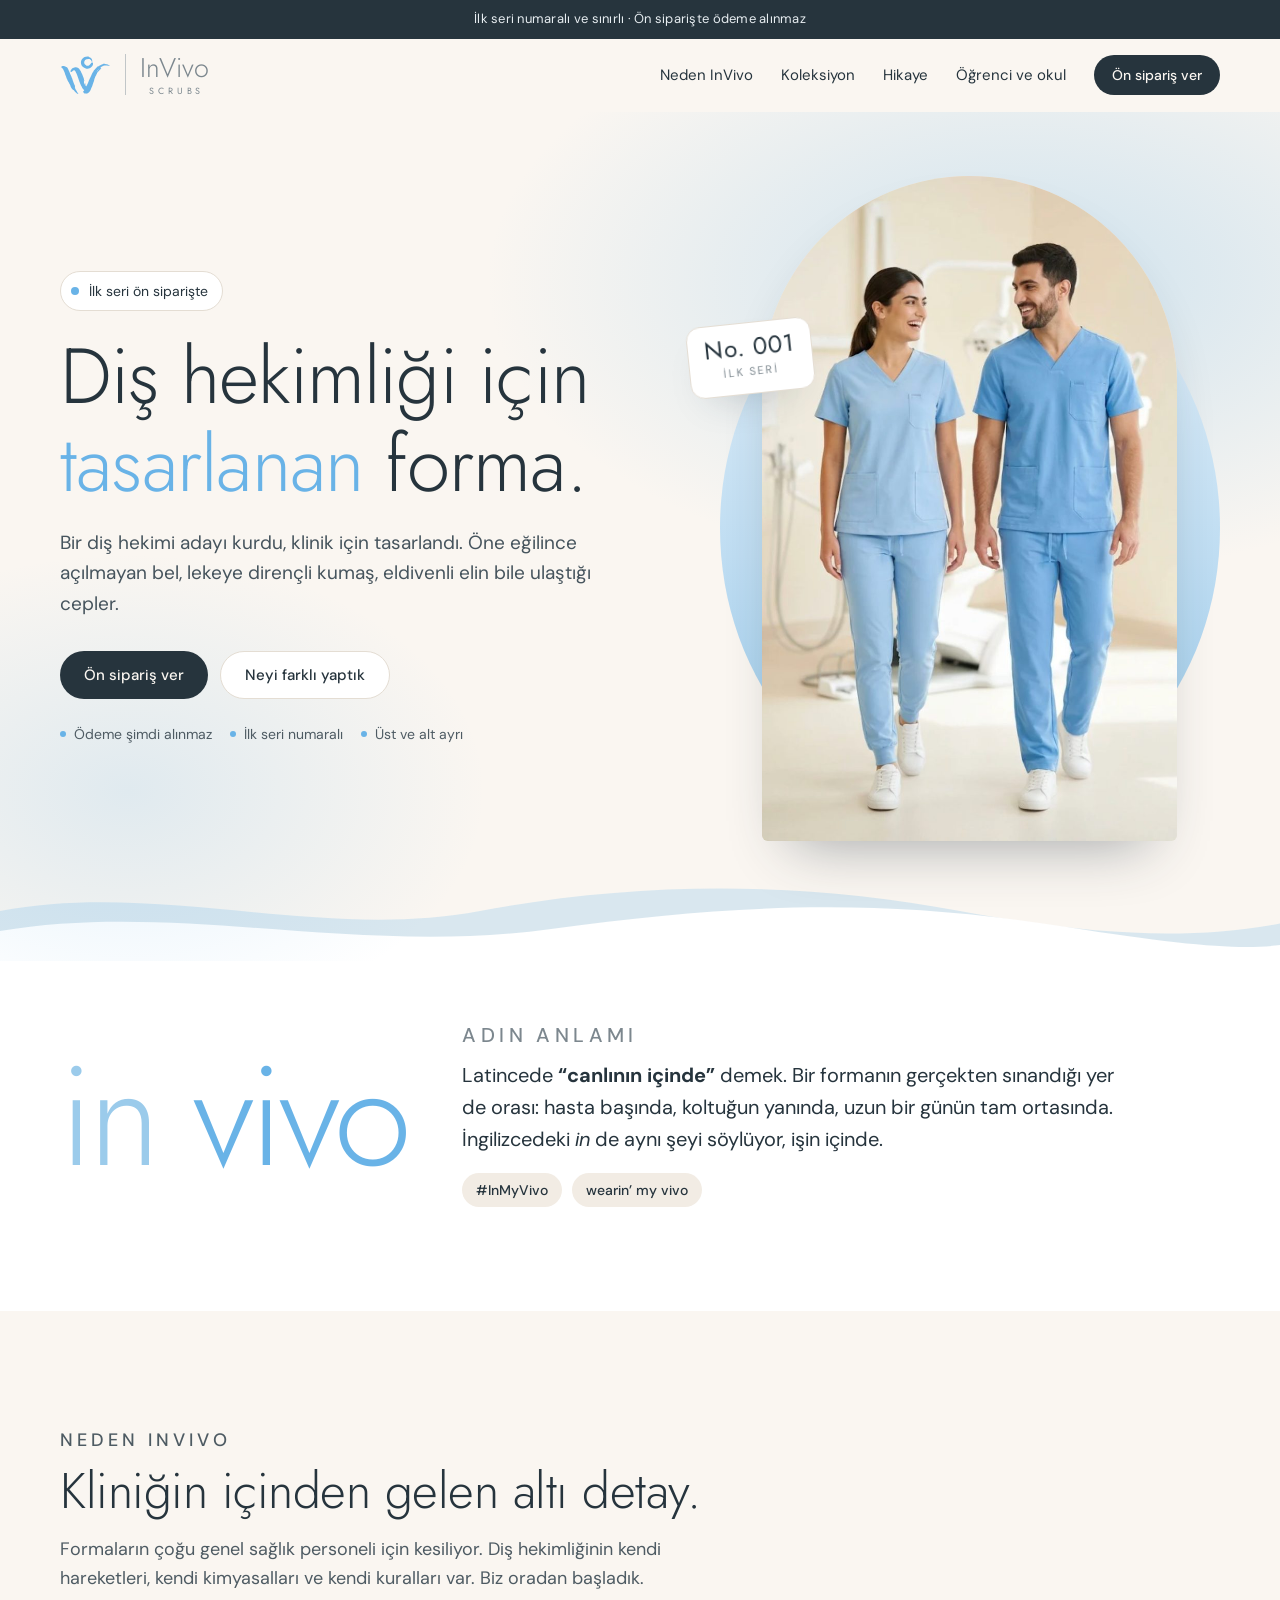
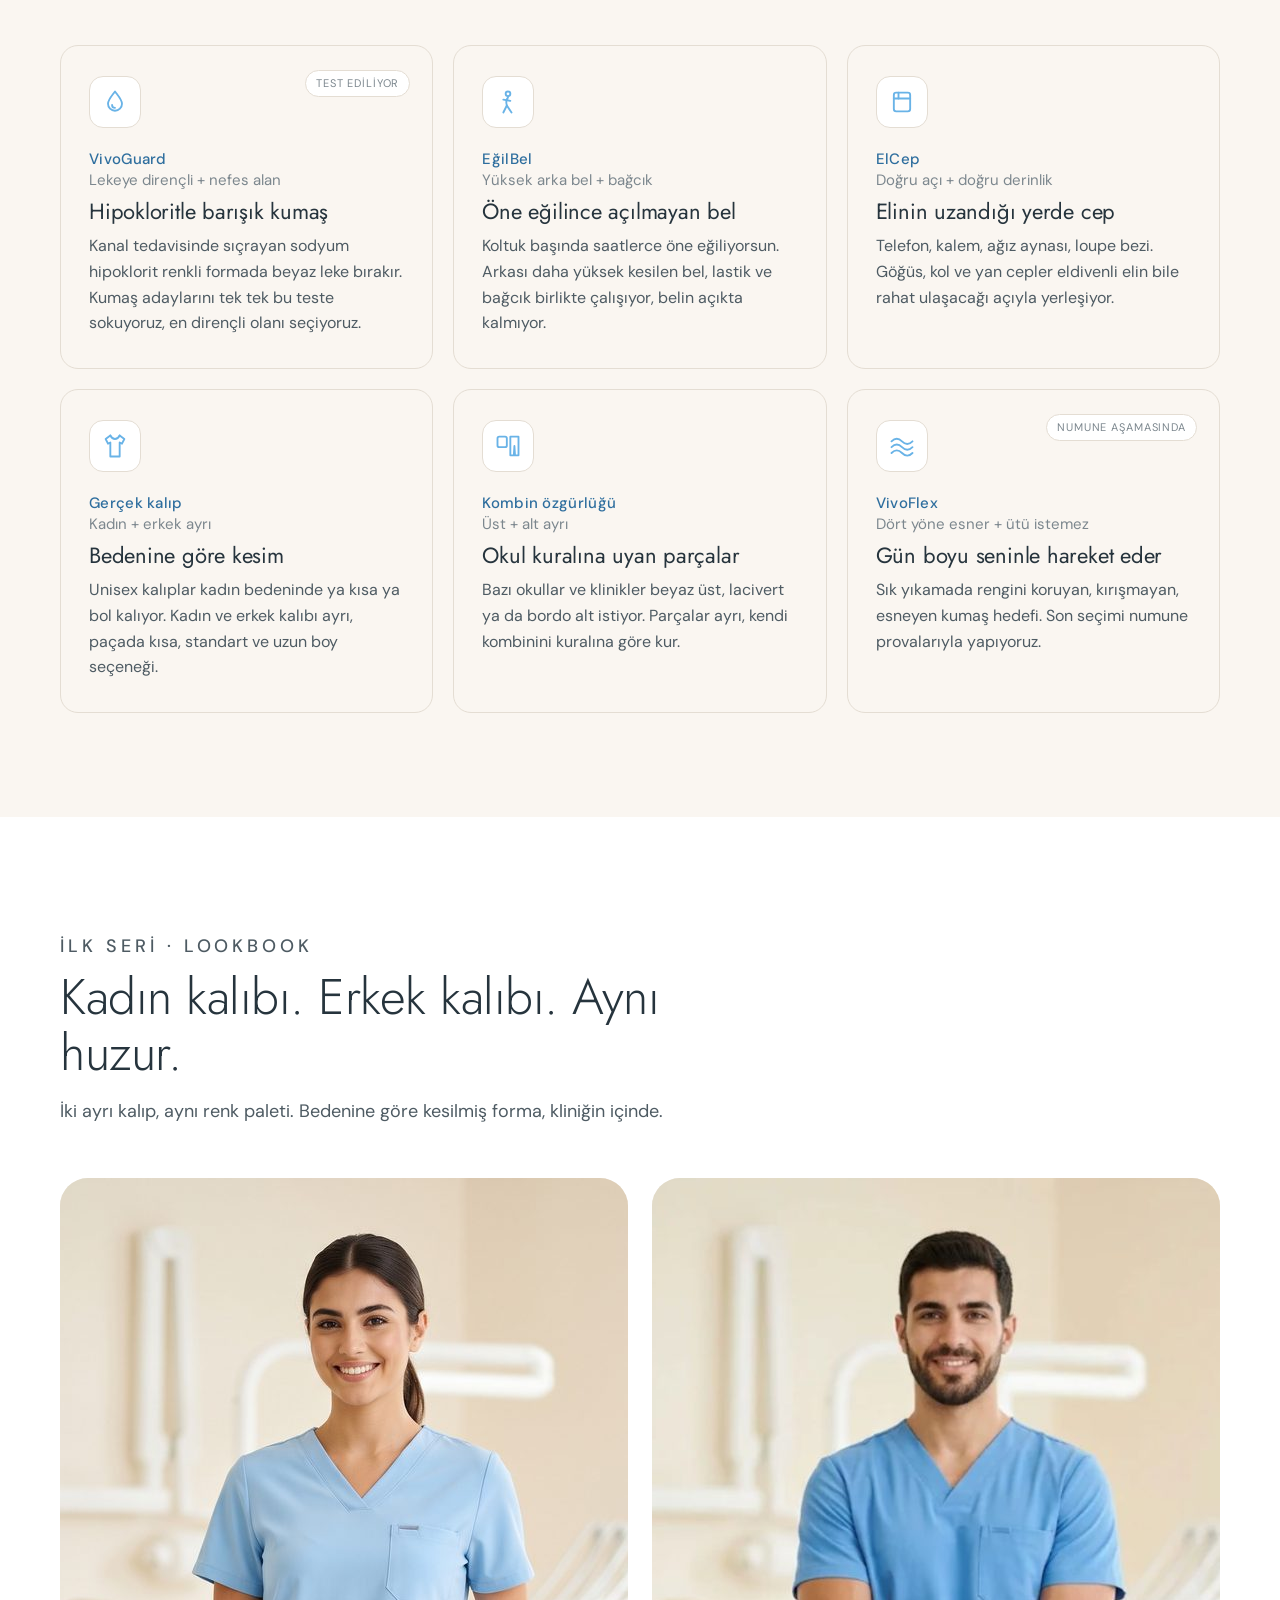
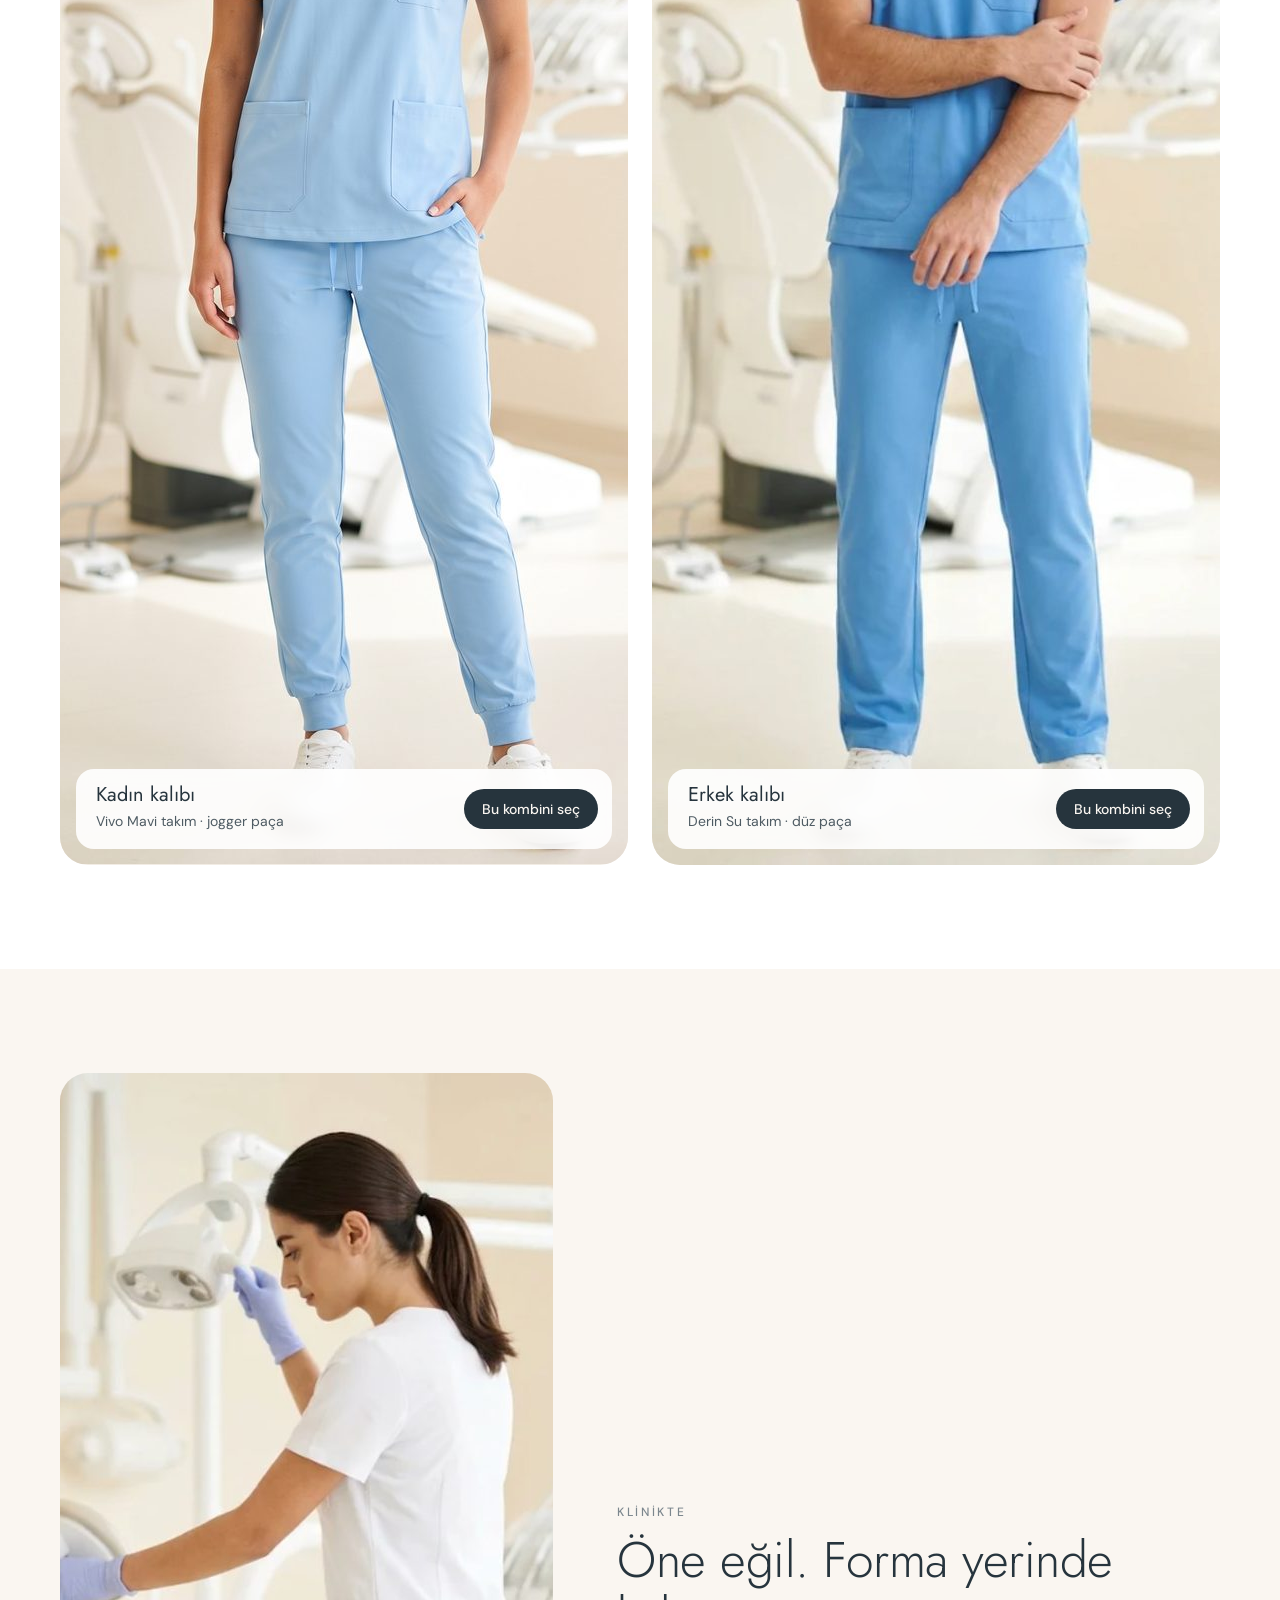
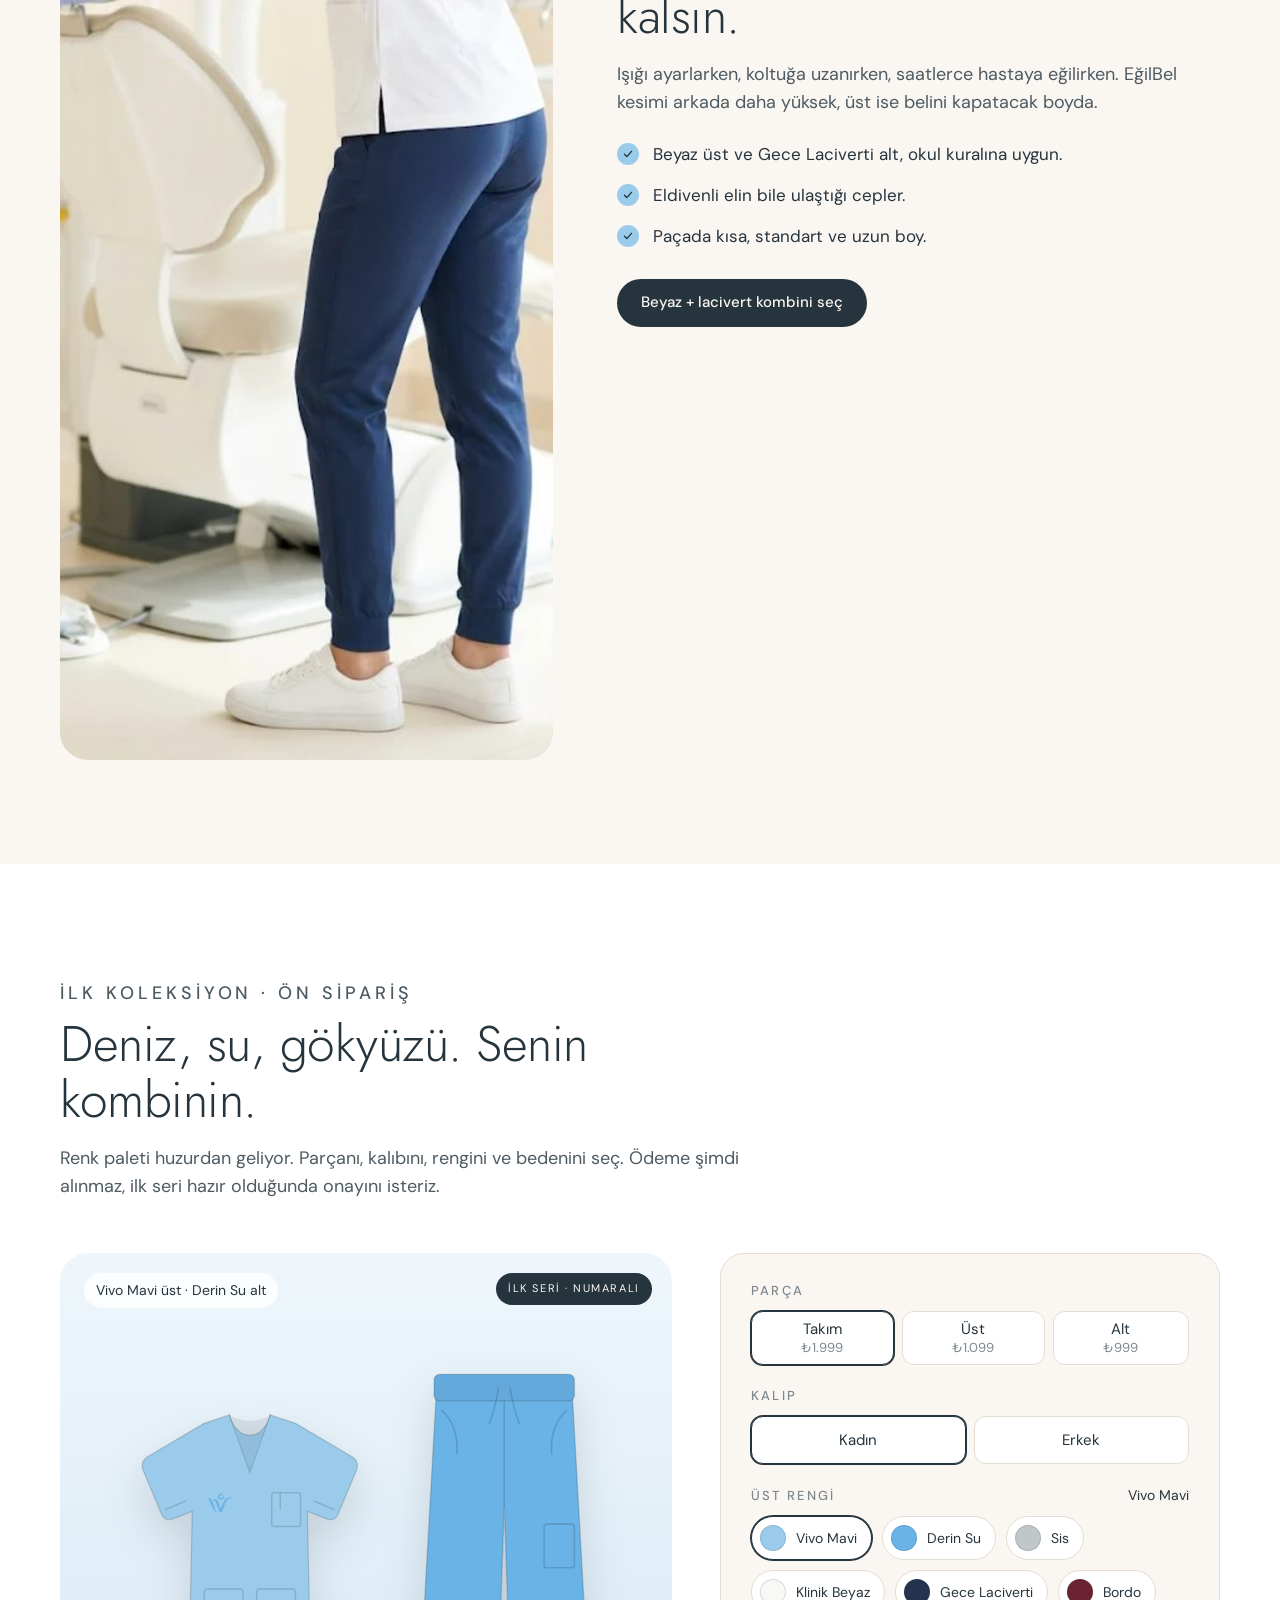
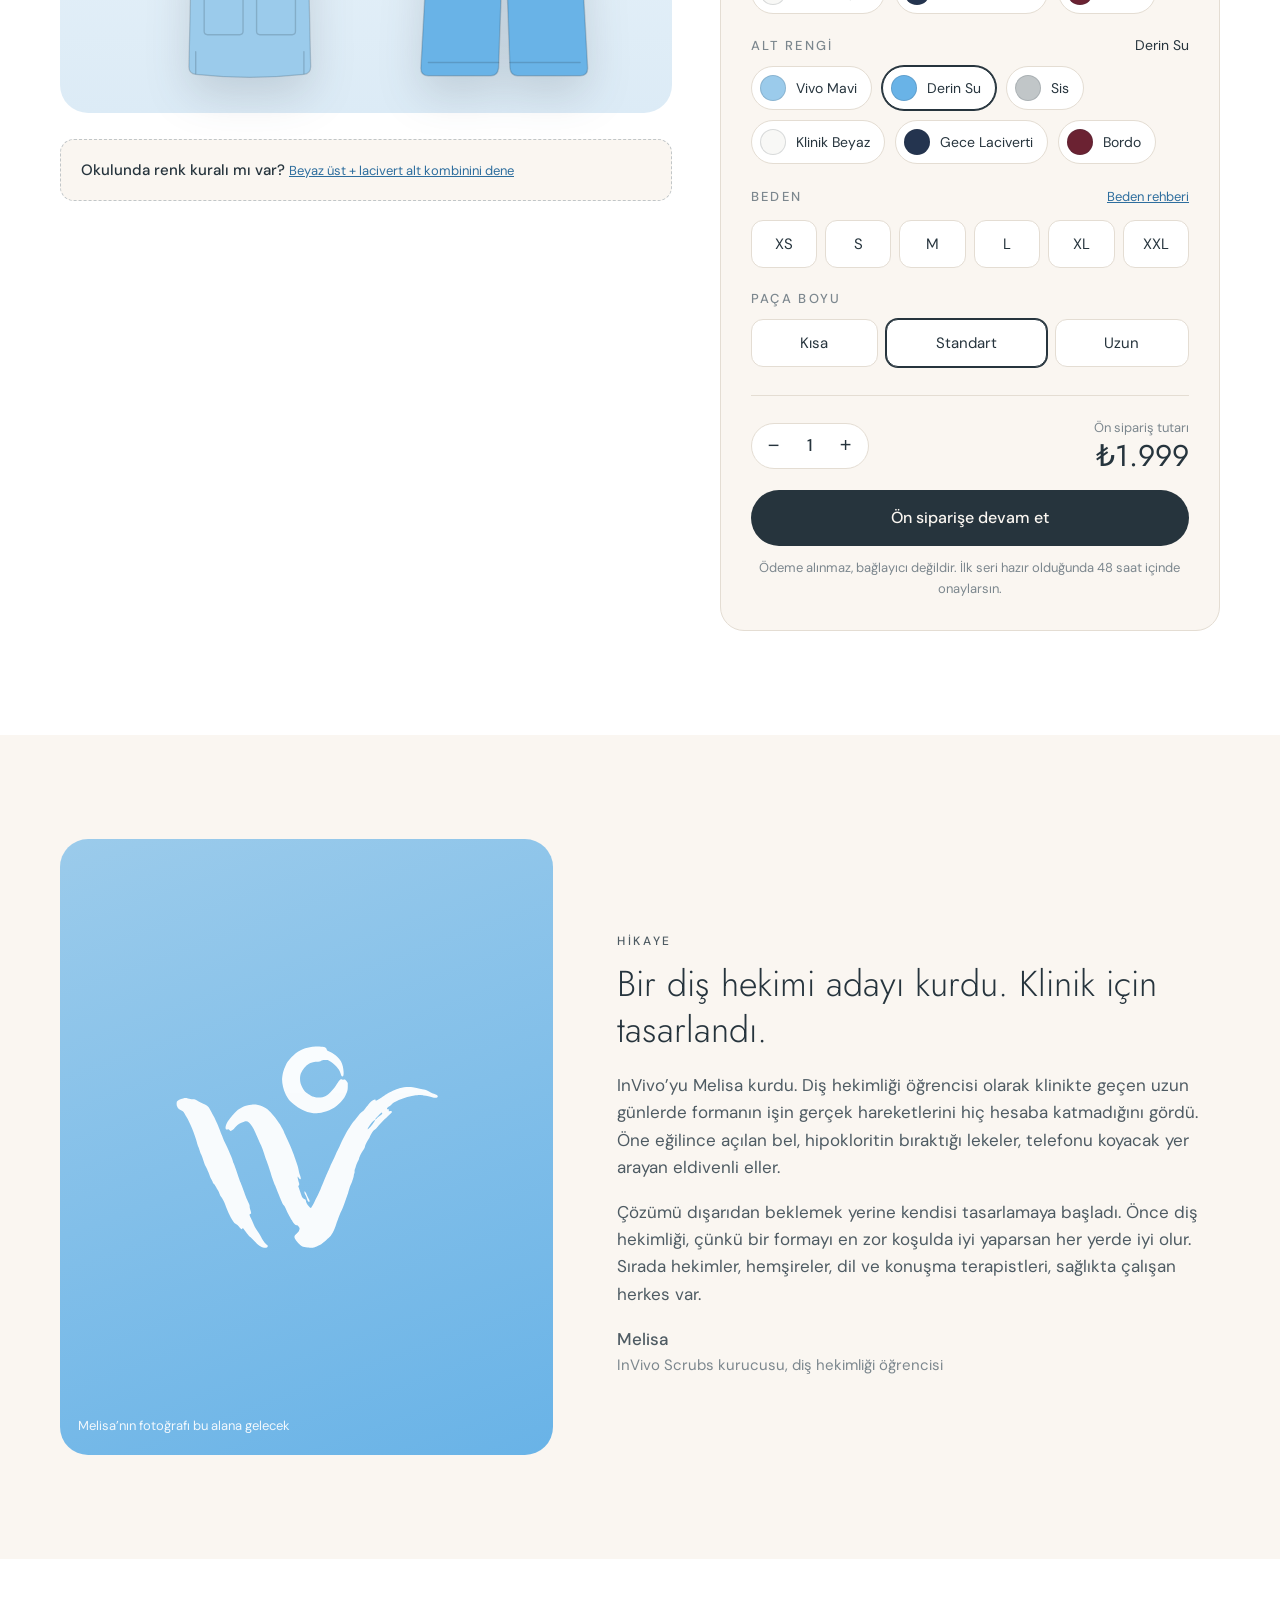
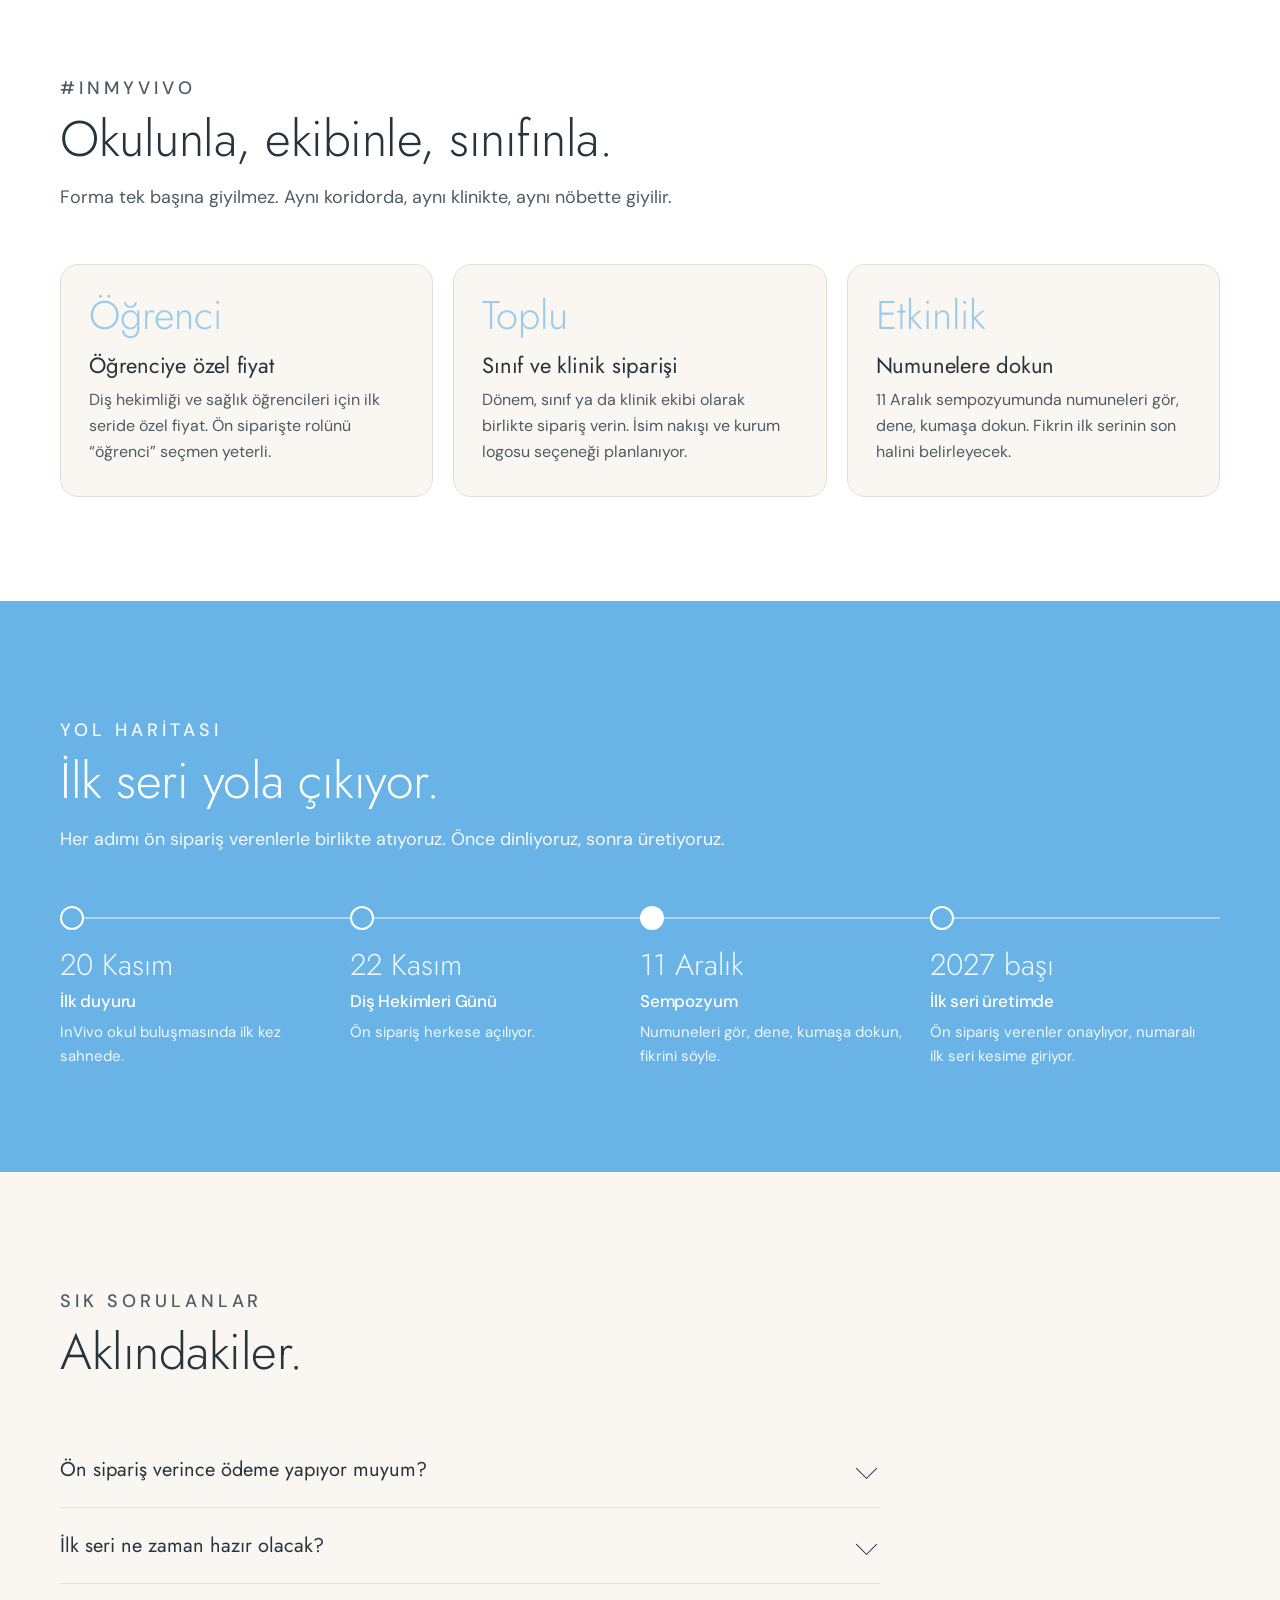
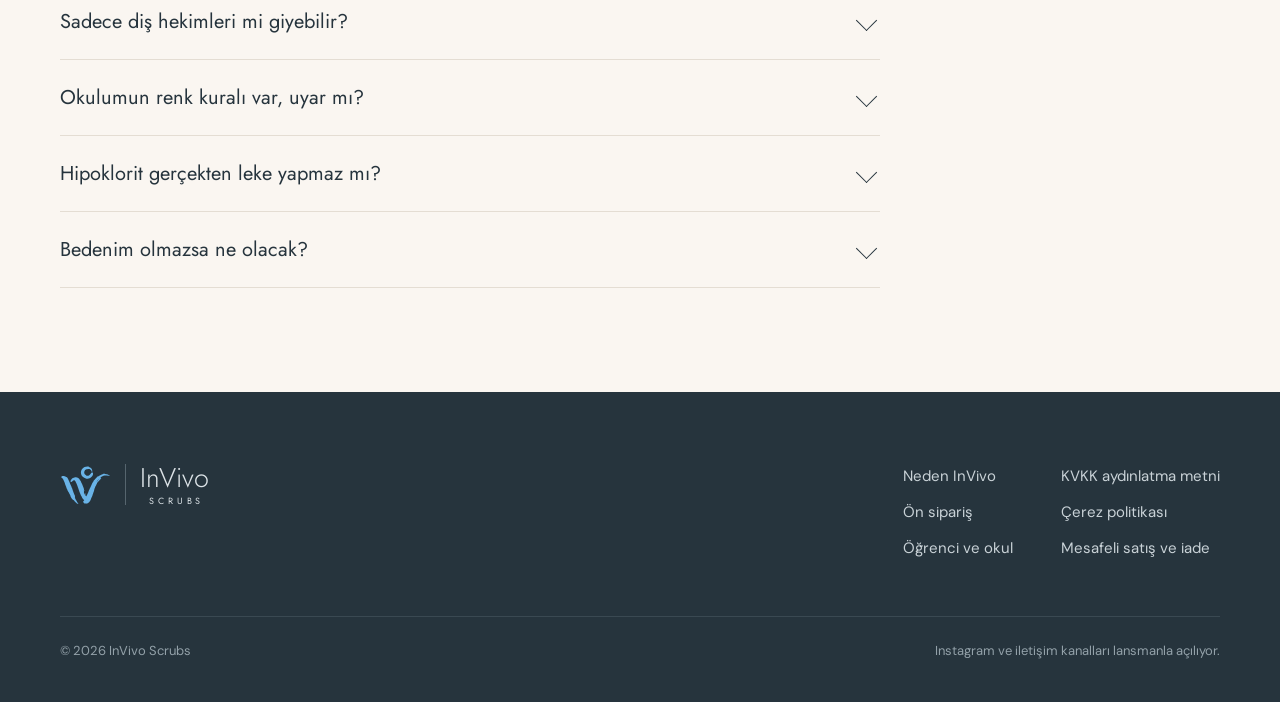
==== commit 2eee4d98: "Kadın ve erkek model fotoğrafları, lookbook ve klinik bölümü, alt slogan kaldırıldı Co-Authored-By: " ====
--- a/index.html
+++ b/index.html
@@ -36,7 +36,7 @@
     <button class="menu-dugme" aria-expanded="false" aria-controls="menu" aria-label="Menüyü aç"><span></span></button>
     <nav class="menu" id="menu" aria-label="Ana menü">
       <a href="#detaylar">Neden InVivo</a>
-      <a href="#siparis">Koleksiyon</a>
+      <a href="#lookbook">Koleksiyon</a>
       <a href="#hikaye">Hikaye</a>
       <a href="#topluluk">Öğrenci ve okul</a>
       <a class="dugme kucuk" href="#siparis">Ön sipariş ver</a>
@@ -63,10 +63,10 @@
           <li>Üst ve alt ayrı</li>
         </ul>
       </div>
-      <div class="hero-gorsel" aria-hidden="true">
-        <div class="daire"></div>
-        <div class="kiyafet" id="hero-kiyafet"></div>
-        <div class="seri-etiketi"><b>No. 001</b><span>İlk seri</span></div>
+      <div class="hero-gorsel">
+        <div class="daire" aria-hidden="true"></div>
+        <figure class="hero-foto"><img src="assets/foto/ikili.jpg" alt="Vivo Mavi ve Derin Su takımlarıyla kadın ve erkek diş hekimi klinikte yürüyor" width="960" height="1287" fetchpriority="high"></figure>
+        <div class="seri-etiketi" aria-hidden="true"><b>No. 001</b><span>İlk seri</span></div>
       </div>
     </div>
     <svg class="dalga" viewBox="0 0 1440 90" preserveAspectRatio="none" aria-hidden="true">
@@ -91,7 +91,7 @@
   <section class="bolum" id="detaylar">
     <div class="kap">
       <div class="bolum-bas belir">
-        <p class="ust-etiket">Neden InVivo</p>
+        <p class="ust-etiket">Neden <span lang="en">InVivo</span></p>
         <h2>Kliniğin içinden gelen altı detay.</h2>
         <p>Formaların çoğu genel sağlık personeli için kesiliyor. Diş hekimliğinin kendi hareketleri, kendi kimyasalları ve kendi kuralları var. Biz oradan başladık.</p>
       </div>
@@ -134,6 +134,53 @@
           <h3>Gün boyu seninle hareket eder</h3>
           <p>Sık yıkamada rengini koruyan, kırışmayan, esneyen kumaş hedefi. Son seçimi numune provalarıyla yapıyoruz.</p>
         </article>
+      </div>
+    </div>
+  </section>
+
+  <!-- LOOKBOOK -->
+  <section class="bolum beyaz" id="lookbook">
+    <div class="kap">
+      <div class="bolum-bas belir">
+        <p class="ust-etiket">İlk seri · Lookbook</p>
+        <h2>Kadın kalıbı. Erkek kalıbı. Aynı huzur.</h2>
+        <p>İki ayrı kalıp, aynı renk paleti. Bedenine göre kesilmiş forma, kliniğin içinde.</p>
+      </div>
+      <div class="lookbook">
+        <figure class="model belir">
+          <img src="assets/foto/kadin-vivo-mavi.jpg" alt="Vivo Mavi takım giymiş kadın diş hekimliği öğrencisi klinikte" width="960" height="1286" loading="lazy">
+          <figcaption>
+            <div><b>Kadın kalıbı</b><span>Vivo Mavi takım · jogger paça</span></div>
+            <button class="dugme kucuk" type="button" data-kombin="Kadın,vivo,vivo">Bu kombini seç</button>
+          </figcaption>
+        </figure>
+        <figure class="model belir">
+          <img src="assets/foto/erkek-derin-su.jpg" alt="Derin Su takım giymiş erkek diş hekimi klinikte" width="960" height="1287" loading="lazy">
+          <figcaption>
+            <div><b>Erkek kalıbı</b><span>Derin Su takım · düz paça</span></div>
+            <button class="dugme kucuk" type="button" data-kombin="Erkek,derin,derin">Bu kombini seç</button>
+          </figcaption>
+        </figure>
+      </div>
+    </div>
+  </section>
+
+  <!-- KLİNİKTE -->
+  <section class="bolum" id="klinikte">
+    <div class="kap klinik">
+      <figure class="klinik-foto belir">
+        <img src="assets/foto/kadin-klinikte.jpg" alt="Beyaz üst ve lacivert alt giymiş kadın diş hekimi koltuğun ışığını ayarlıyor" width="960" height="1287" loading="lazy">
+      </figure>
+      <div class="belir">
+        <p class="ust-etiket">Klinikte</p>
+        <h2 class="klinik-baslik">Öne eğil. Forma yerinde kalsın.</h2>
+        <p class="klinik-metin">Işığı ayarlarken, koltuğa uzanırken, saatlerce hastaya eğilirken. EğilBel kesimi arkada daha yüksek, üst ise belini kapatacak boyda.</p>
+        <ul class="avantaj">
+          <li>Beyaz üst ve Gece Laciverti alt, okul kuralına uygun.</li>
+          <li>Eldivenli elin bile ulaştığı cepler.</li>
+          <li>Paçada kısa, standart ve uzun boy.</li>
+        </ul>
+        <button class="dugme" type="button" data-kombin="Kadın,beyaz,lacivert" style="margin-top:28px">Beyaz + lacivert kombini seç</button>
       </div>
     </div>
   </section>
@@ -278,7 +325,7 @@
   <section class="bolum beyaz" id="topluluk">
     <div class="kap">
       <div class="bolum-bas belir">
-        <p class="ust-etiket">#InMyVivo</p>
+        <p class="ust-etiket" lang="en">#InMyVivo</p>
         <h2>Okulunla, ekibinle, sınıfınla.</h2>
         <p>Forma tek başına giyilmez. Aynı koridorda, aynı klinikte, aynı nöbette giyilir.</p>
       </div>
@@ -386,7 +433,6 @@
           <span class="ayrac" aria-hidden="true"></span>
           <span class="yazi"><span class="ad">InVivo</span><span class="alt">SCRUBS</span></span>
         </a>
-        <p class="slogan">Canlının içinde.</p>
       </div>
       <nav aria-label="Alt menü">
         <a href="#detaylar">Neden InVivo</a>
--- a/assets/style.css
+++ b/assets/style.css
@@ -241,7 +241,7 @@
 
 /* Topluluk */
 .topluluk { display: grid; grid-template-columns: repeat(3, 1fr); gap: 20px; }
-.buyuk-sayi { font: 300 40px/1 var(--baslik); color: var(--gok); margin-bottom: 18px; }
+.kart .buyuk-sayi { font: 300 40px/1 var(--baslik); color: var(--gok); margin-bottom: 18px; }
 
 /* Mobil sabit eylem */
 .mobil-cta {
@@ -427,3 +427,48 @@
   .logo.buyuk .alt { font-size: 12px; }
   .alt-bilgi nav { grid-template-columns: 1fr 1fr; gap: 12px 24px; }
 }
+
+/* Model fotoğrafları (Gemini ile üretildi) */
+.hero-gorsel { aspect-ratio: 4 / 5; }
+.hero-gorsel .daire { inset: 10% 0 4% 6%; }
+.hero-foto {
+  position: absolute; inset: 0 8% 0 14%; margin: 0;
+  border-radius: 999px 999px 28px 28px; overflow: hidden;
+  box-shadow: 0 30px 60px -30px rgba(38, 52, 61, .45);
+  background: var(--krem-2);
+}
+.hero-foto img { width: 100%; height: 100%; object-fit: cover; object-position: center 20%; }
+.hero-gorsel .seri-etiketi { left: 0; top: 22%; z-index: 2; }
+
+.lookbook { display: grid; grid-template-columns: 1fr 1fr; gap: 24px; }
+.model { margin: 0; position: relative; border-radius: 28px; overflow: hidden; background: var(--krem-2); }
+.model img { width: 100%; aspect-ratio: 4 / 5; object-fit: cover; object-position: center 25%; transition: transform .8s ease; }
+.model:hover img { transform: scale(1.03); }
+.model figcaption {
+  position: absolute; left: 16px; right: 16px; bottom: 16px;
+  display: flex; align-items: center; justify-content: space-between; gap: 12px;
+  background: rgba(255, 255, 255, .9); backdrop-filter: blur(8px); -webkit-backdrop-filter: blur(8px);
+  border-radius: 18px; padding: 14px 14px 14px 20px;
+}
+.model figcaption b { display: block; font: 400 20px/1.2 var(--baslik); }
+.model figcaption span { font-size: 14px; color: #4E5B63; }
+
+.klinik { display: grid; grid-template-columns: .9fr 1.1fr; gap: 64px; align-items: center; }
+.klinik-foto { margin: 0; border-radius: 28px; overflow: hidden; }
+.klinik-foto img { width: 100%; aspect-ratio: 4 / 5; object-fit: cover; }
+.klinik-baslik { font-size: clamp(32px, 4.2vw, 50px); font-weight: 300; margin-top: 14px; }
+.klinik-metin { margin-top: 16px; color: #4E5B63; font-size: 18px; }
+.avantaj { list-style: none; padding: 0; margin: 24px 0 0; display: grid; gap: 14px; }
+.avantaj li { display: flex; gap: 14px; align-items: flex-start; }
+.avantaj li::before { content: ""; flex: none; width: 22px; height: 22px; margin-top: 2px; border-radius: 50%; background: var(--gok) url("data:image/svg+xml,%3Csvg xmlns='http://www.w3.org/2000/svg' viewBox='0 0 24 24' fill='none' stroke='%2326343D' stroke-width='2.4' stroke-linecap='round' stroke-linejoin='round'%3E%3Cpath d='M6 12.5l4 4 8-9'/%3E%3C/svg%3E") center / 14px no-repeat; }
+
+@media (max-width: 960px) {
+  .klinik { grid-template-columns: 1fr; gap: 36px; }
+  .klinik-foto { max-width: 460px; }
+}
+@media (max-width: 720px) {
+  .lookbook { grid-template-columns: 1fr; }
+  .model figcaption { flex-direction: column; align-items: stretch; text-align: left; }
+  .model figcaption .dugme { width: 100%; }
+  .hero-foto { inset: 0 4% 0 10%; }
+}
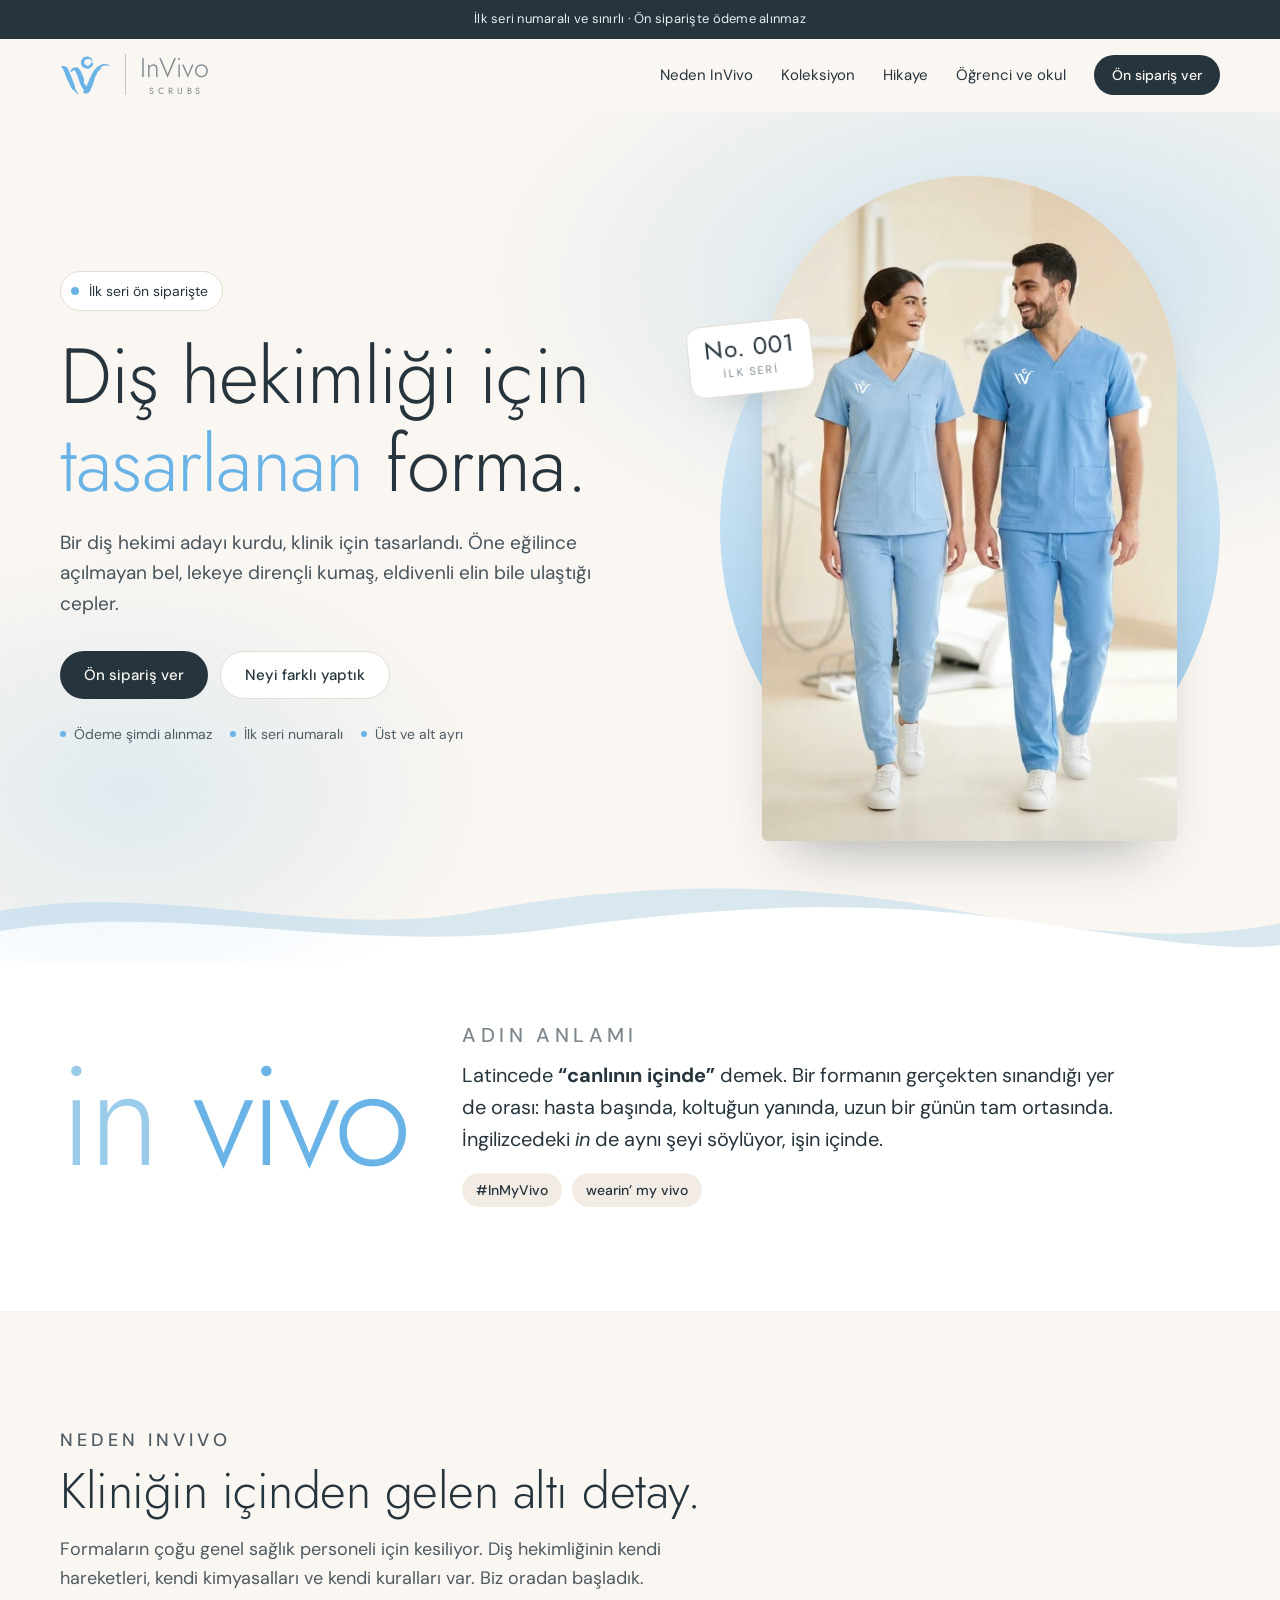
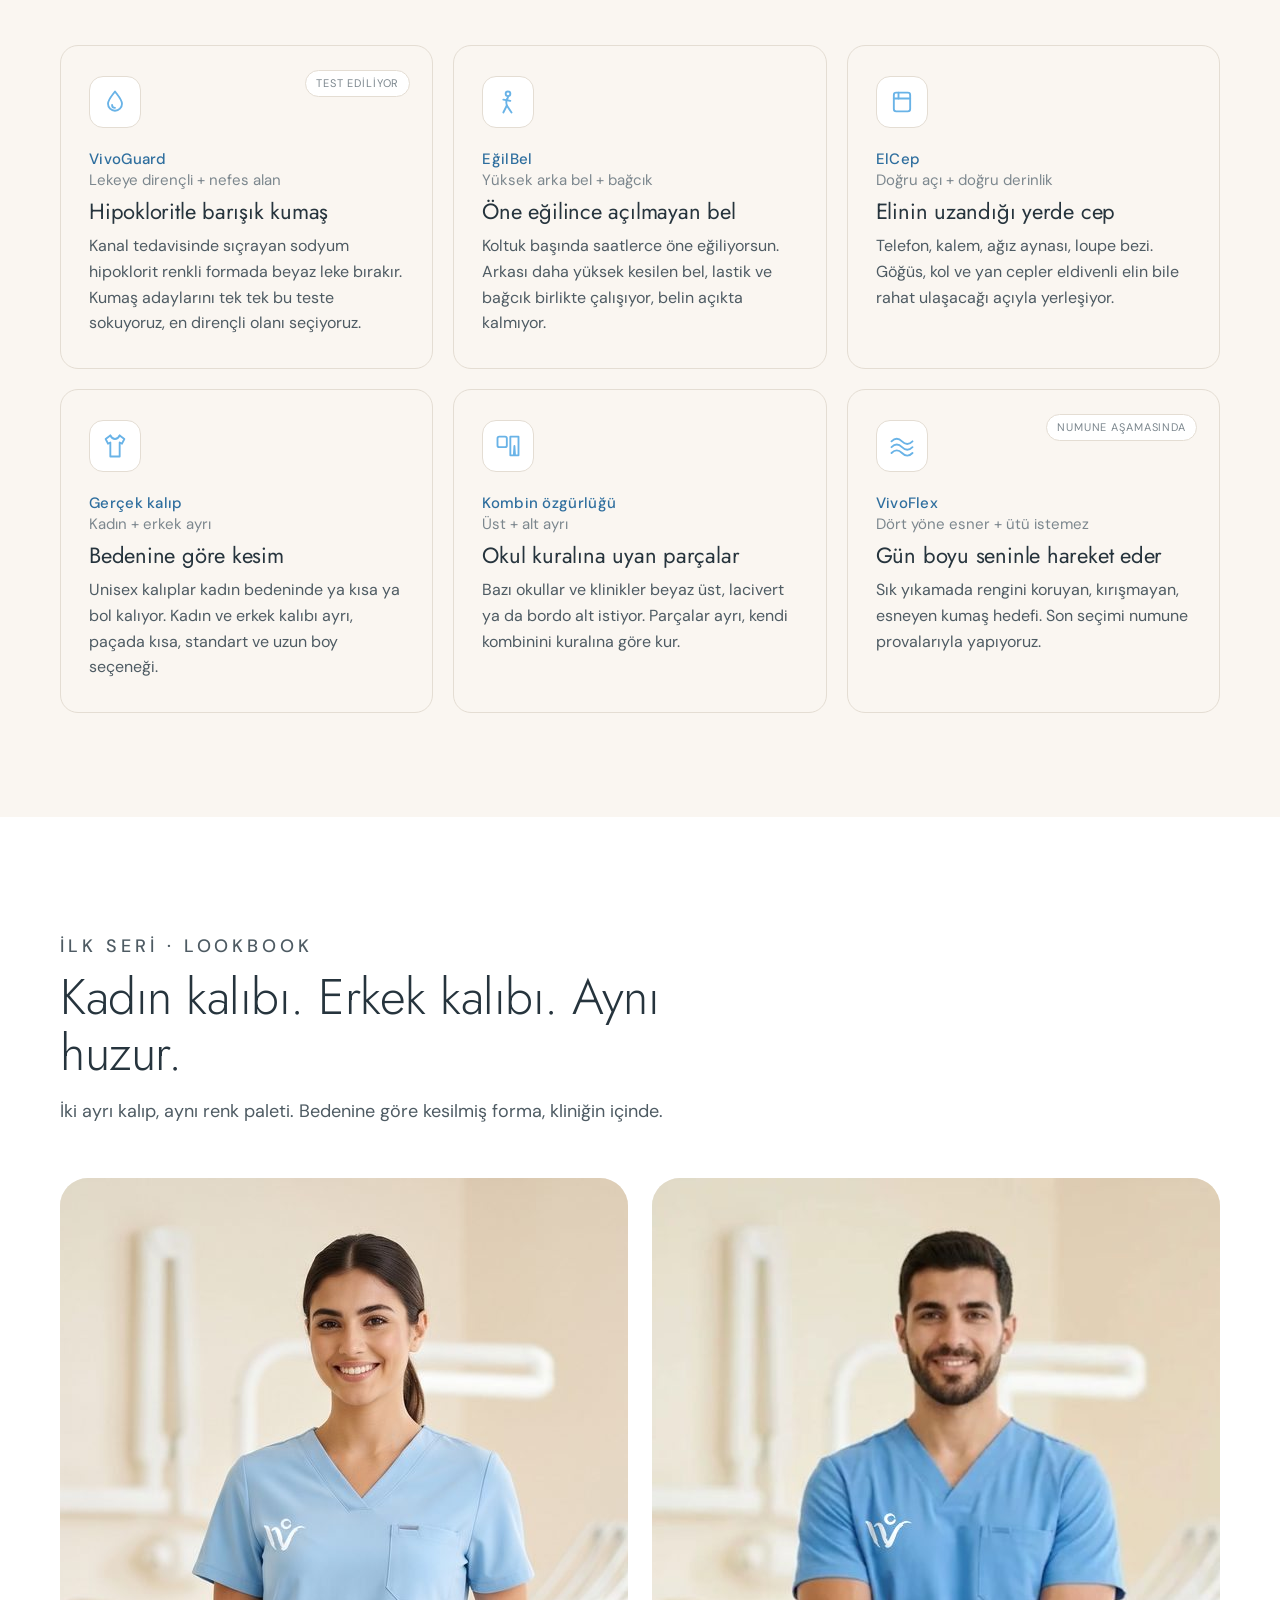
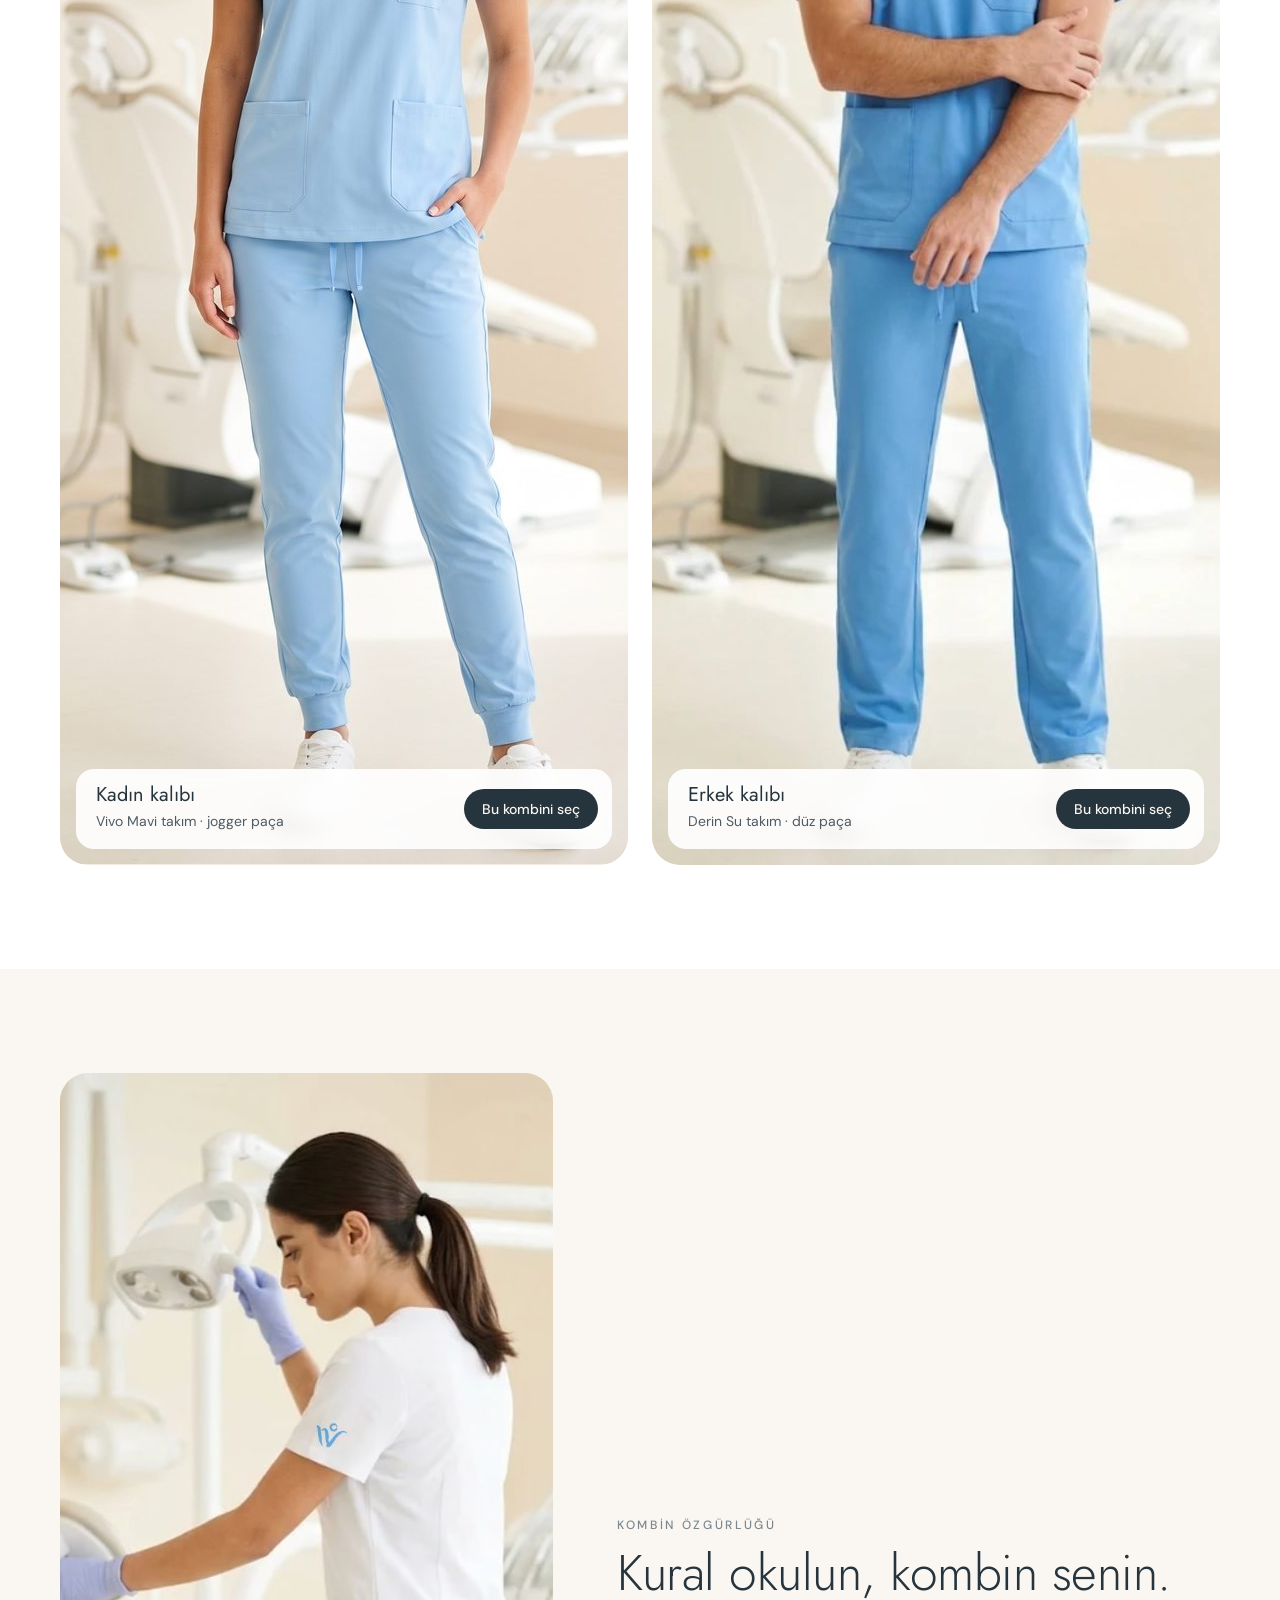
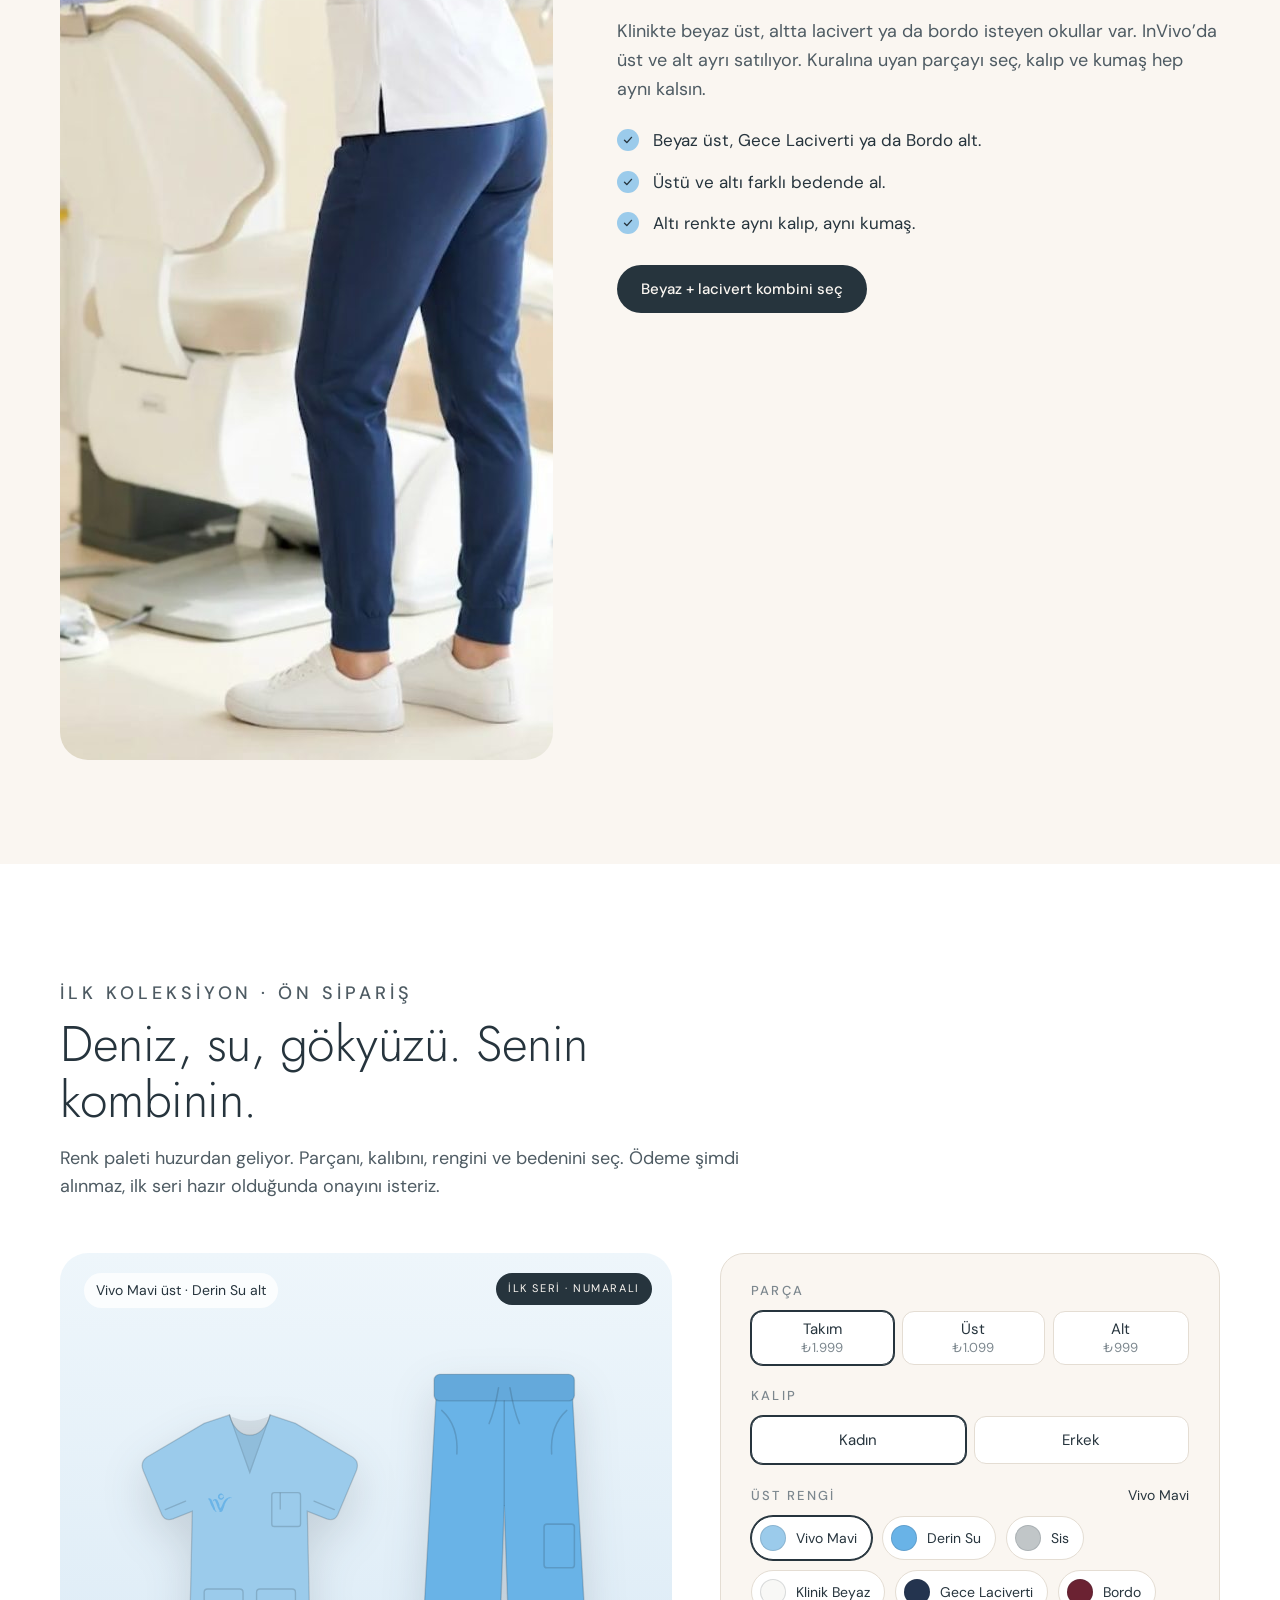
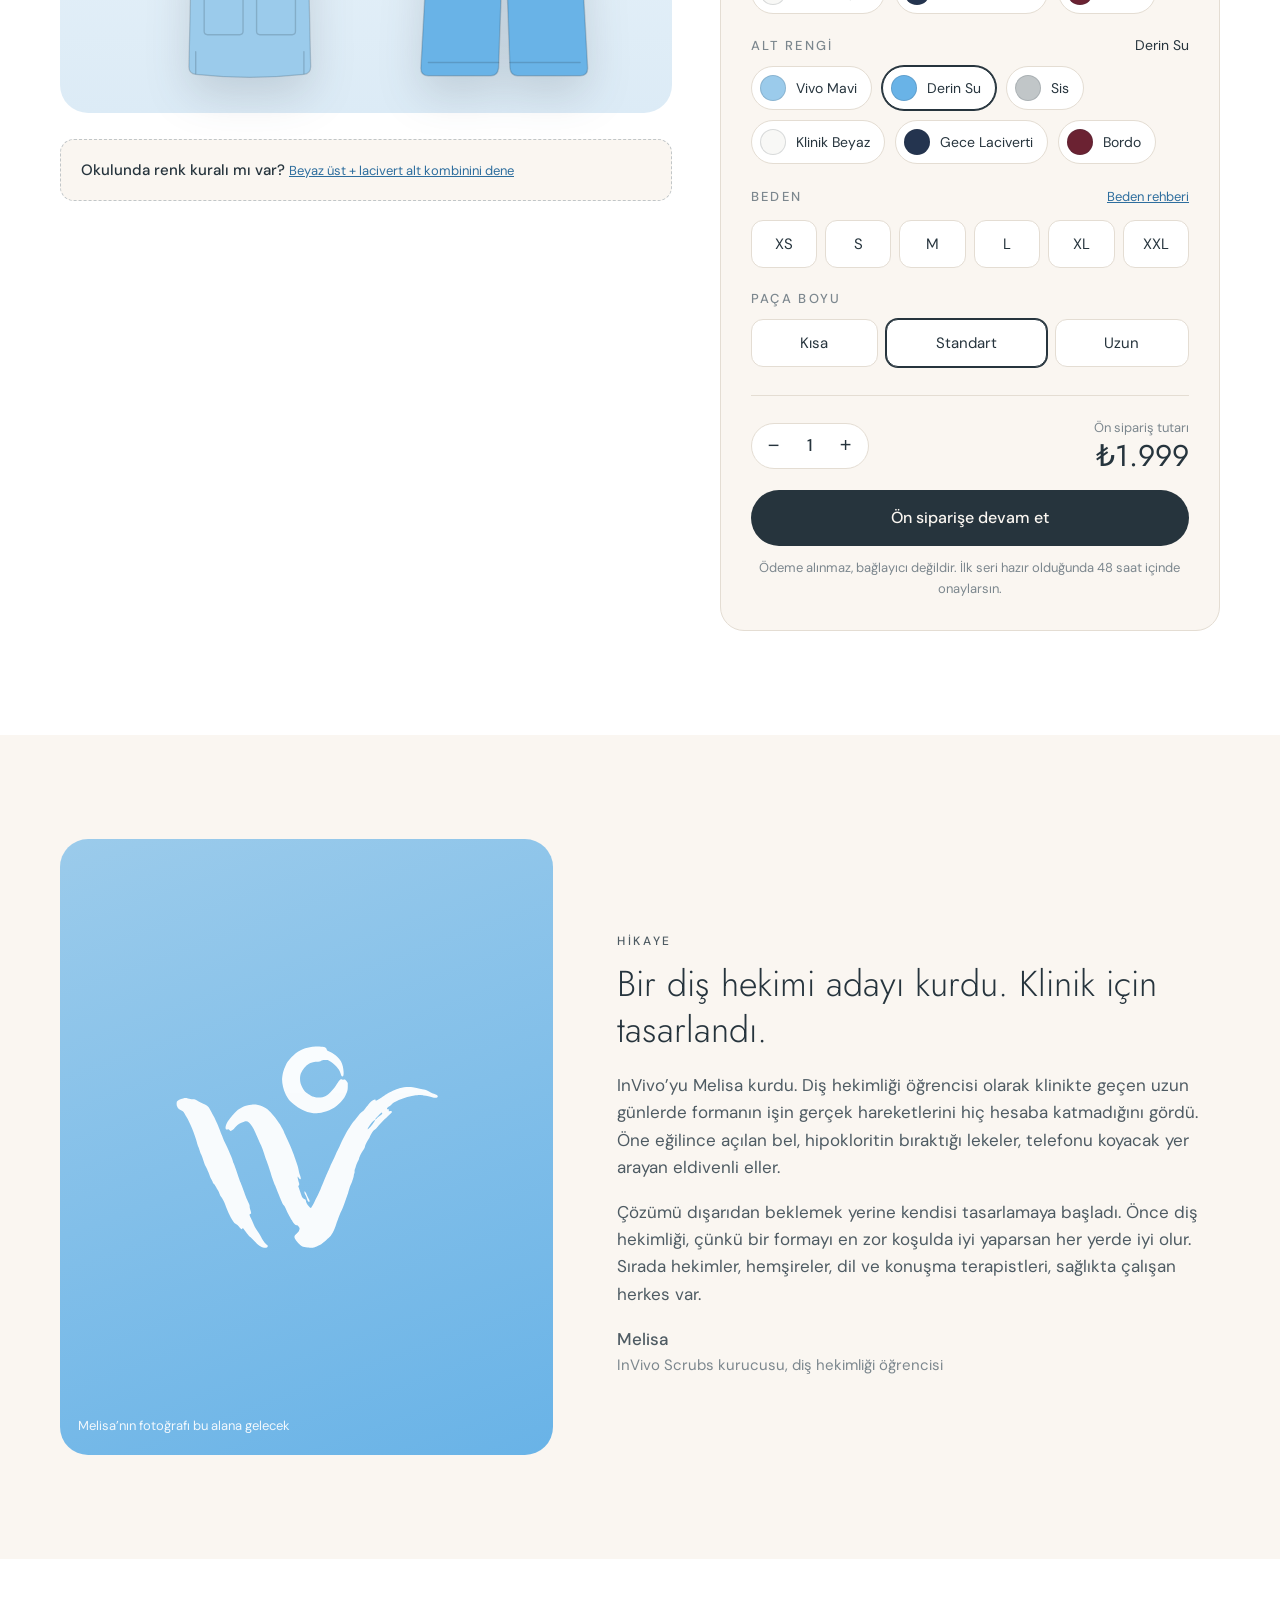
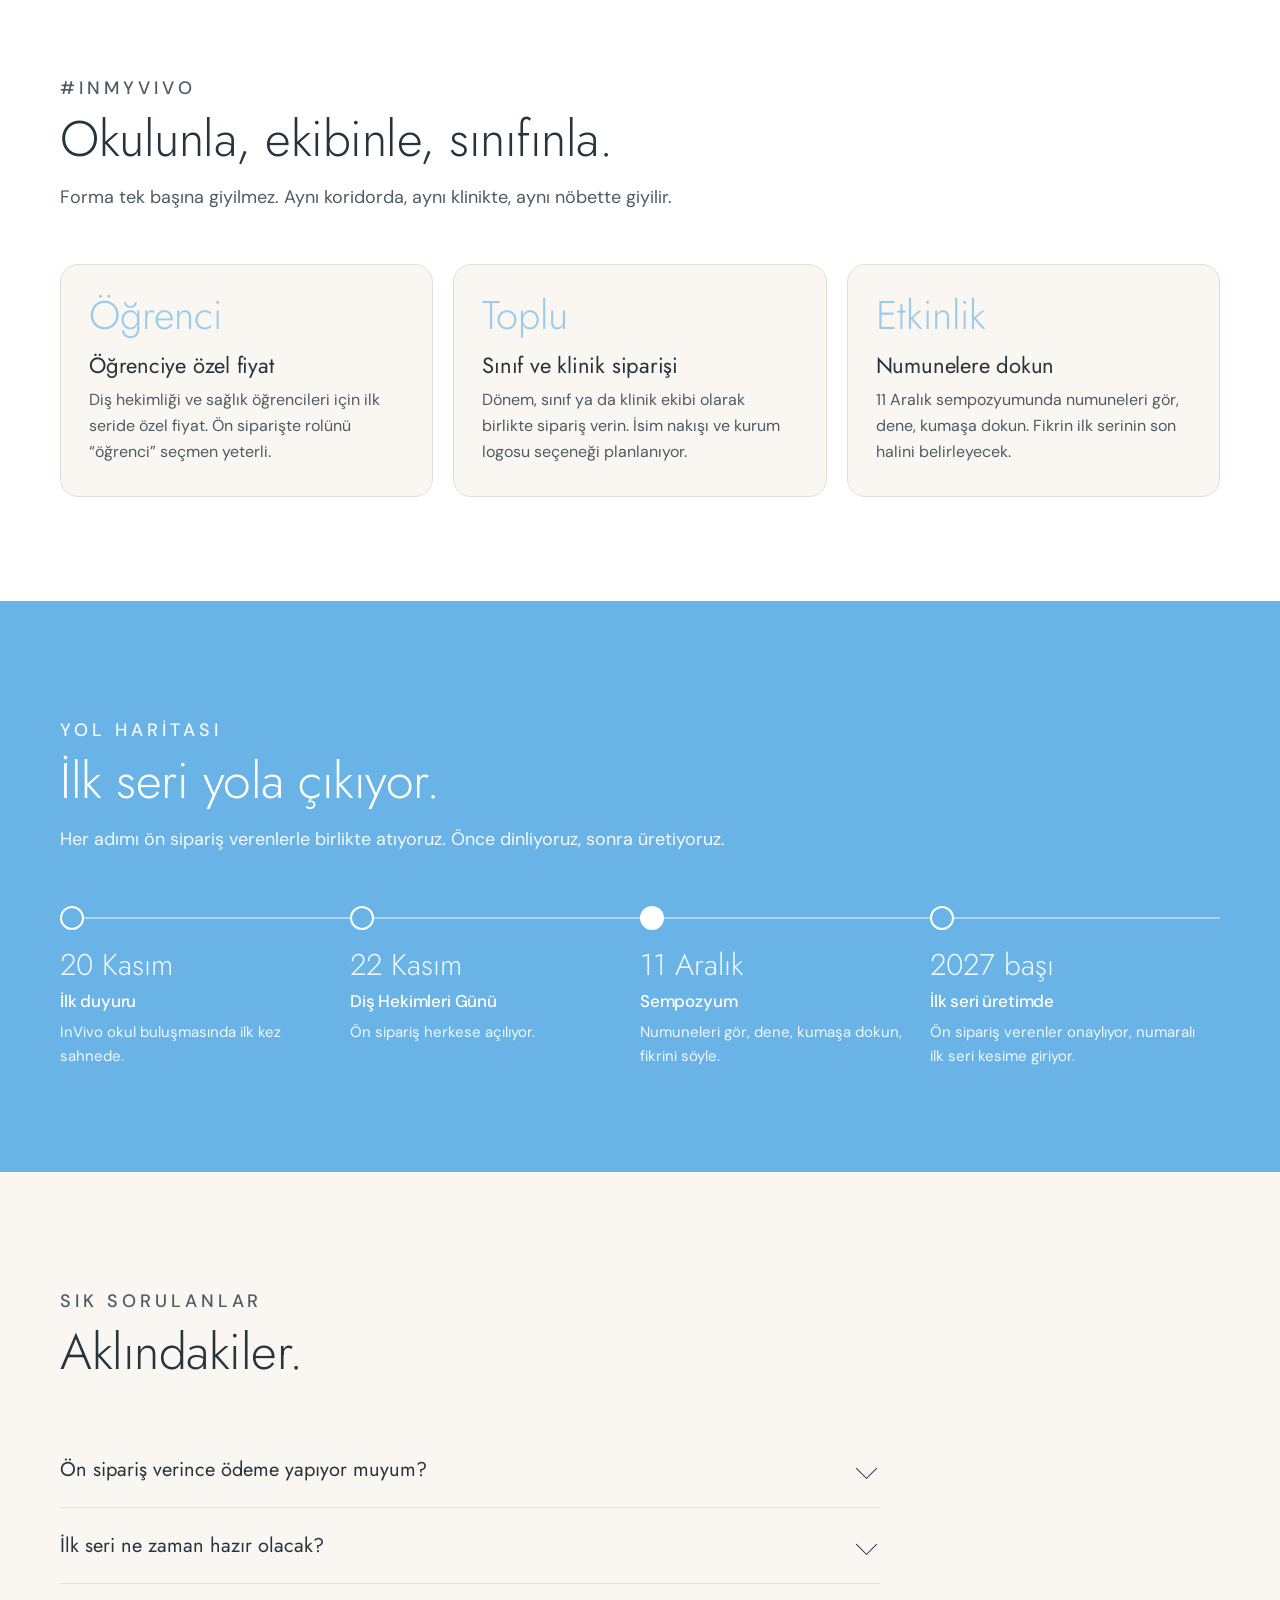
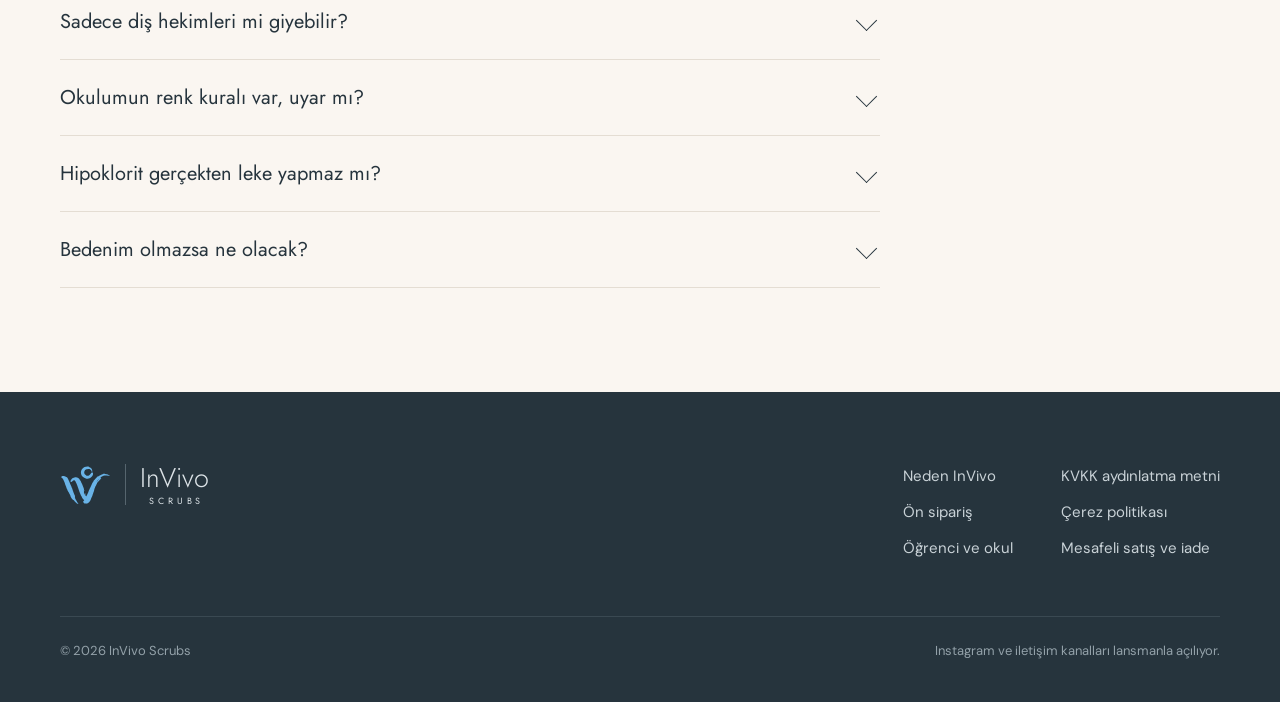
==== commit 8638cb43: "Model görsellerine InVivo işareti, klinik bölümü kombin özgürlüğüne çevrildi Co-Authored-By: Claude " ====
--- a/index.html
+++ b/index.html
@@ -165,20 +165,20 @@
     </div>
   </section>
 
-  <!-- KLİNİKTE -->
-  <section class="bolum" id="klinikte">
+  <!-- KOMBİN -->
+  <section class="bolum" id="kombin">
     <div class="kap klinik">
       <figure class="klinik-foto belir">
-        <img src="assets/foto/kadin-klinikte.jpg" alt="Beyaz üst ve lacivert alt giymiş kadın diş hekimi koltuğun ışığını ayarlıyor" width="960" height="1287" loading="lazy">
+        <img src="assets/foto/kadin-klinikte.jpg" alt="Beyaz üst ve Gece Laciverti alt giymiş kadın diş hekimi klinikte" width="960" height="1287" loading="lazy">
       </figure>
       <div class="belir">
-        <p class="ust-etiket">Klinikte</p>
-        <h2 class="klinik-baslik">Öne eğil. Forma yerinde kalsın.</h2>
-        <p class="klinik-metin">Işığı ayarlarken, koltuğa uzanırken, saatlerce hastaya eğilirken. EğilBel kesimi arkada daha yüksek, üst ise belini kapatacak boyda.</p>
+        <p class="ust-etiket">Kombin özgürlüğü</p>
+        <h2 class="klinik-baslik">Kural okulun, kombin senin.</h2>
+        <p class="klinik-metin">Klinikte beyaz üst, altta lacivert ya da bordo isteyen okullar var. InVivo’da üst ve alt ayrı satılıyor. Kuralına uyan parçayı seç, kalıp ve kumaş hep aynı kalsın.</p>
         <ul class="avantaj">
-          <li>Beyaz üst ve Gece Laciverti alt, okul kuralına uygun.</li>
-          <li>Eldivenli elin bile ulaştığı cepler.</li>
-          <li>Paçada kısa, standart ve uzun boy.</li>
+          <li>Beyaz üst, Gece Laciverti ya da Bordo alt.</li>
+          <li>Üstü ve altı farklı bedende al.</li>
+          <li>Altı renkte aynı kalıp, aynı kumaş.</li>
         </ul>
         <button class="dugme" type="button" data-kombin="Kadın,beyaz,lacivert" style="margin-top:28px">Beyaz + lacivert kombini seç</button>
       </div>
